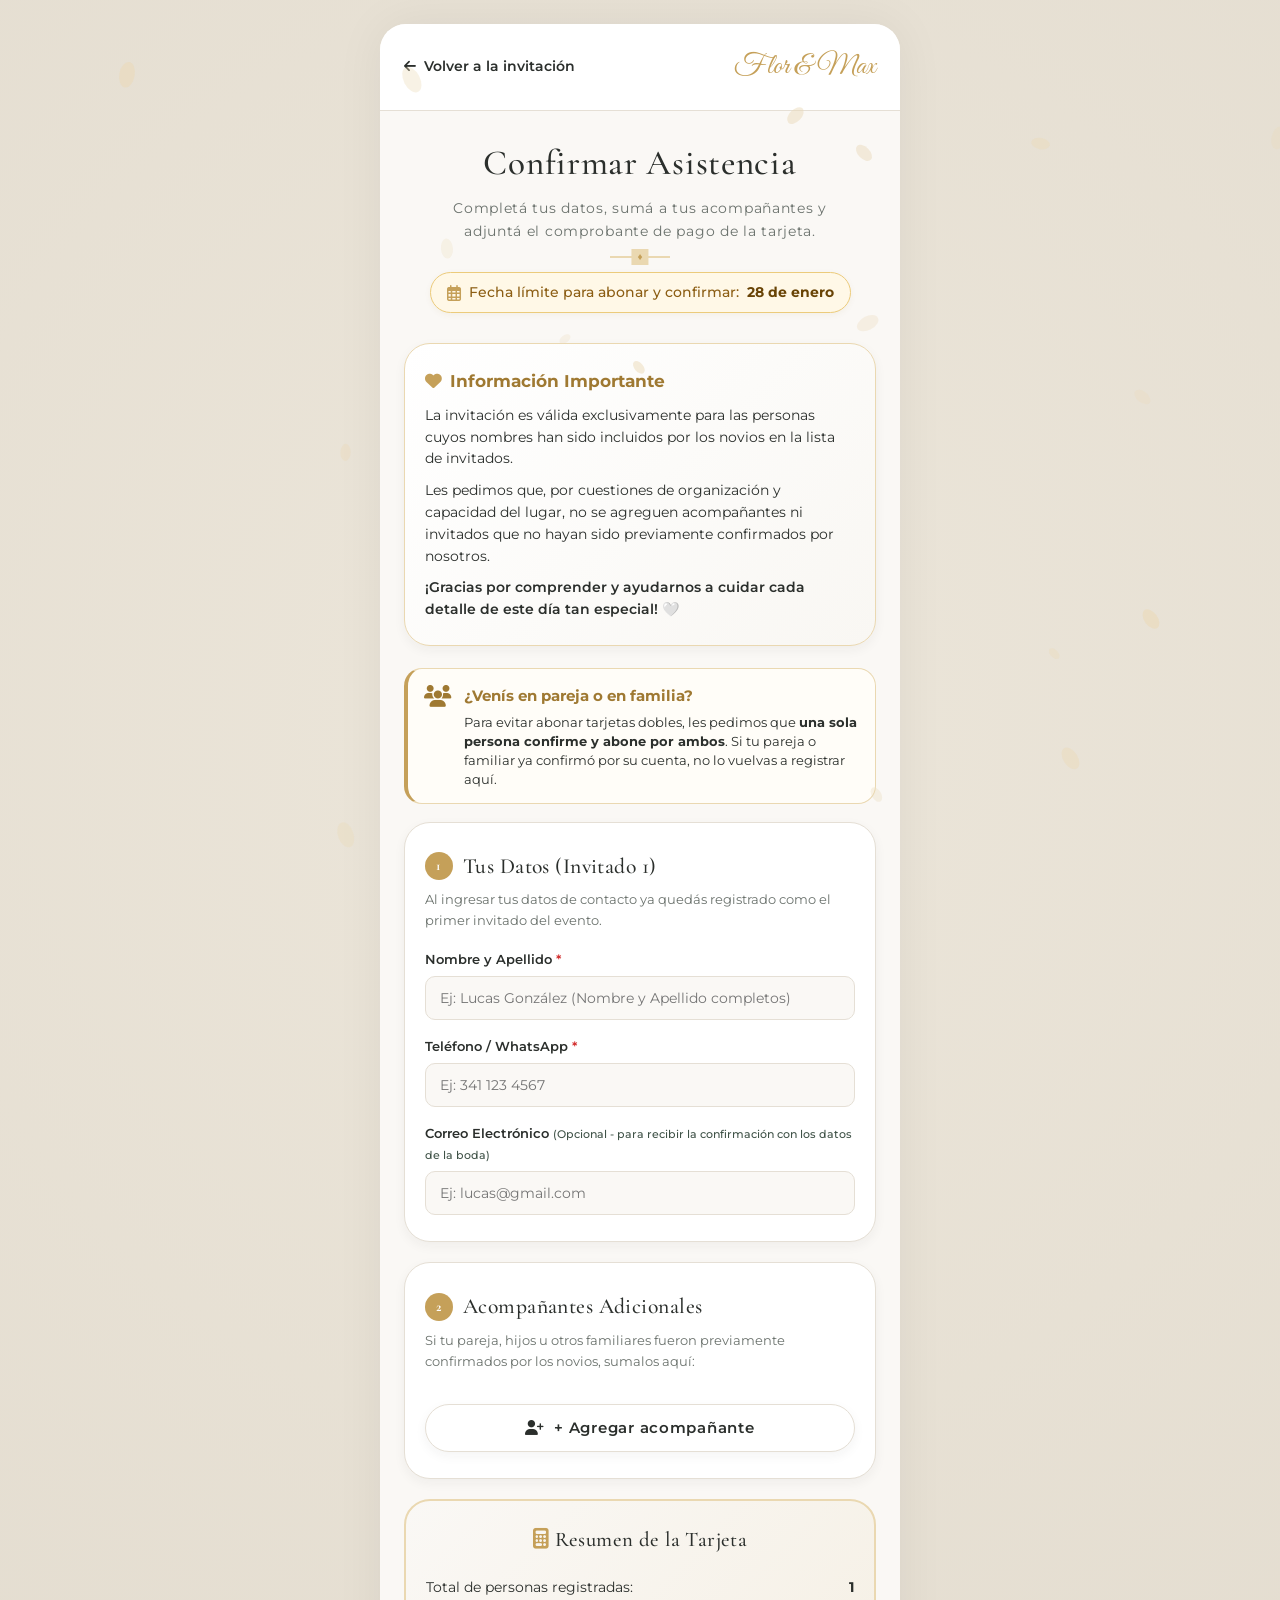
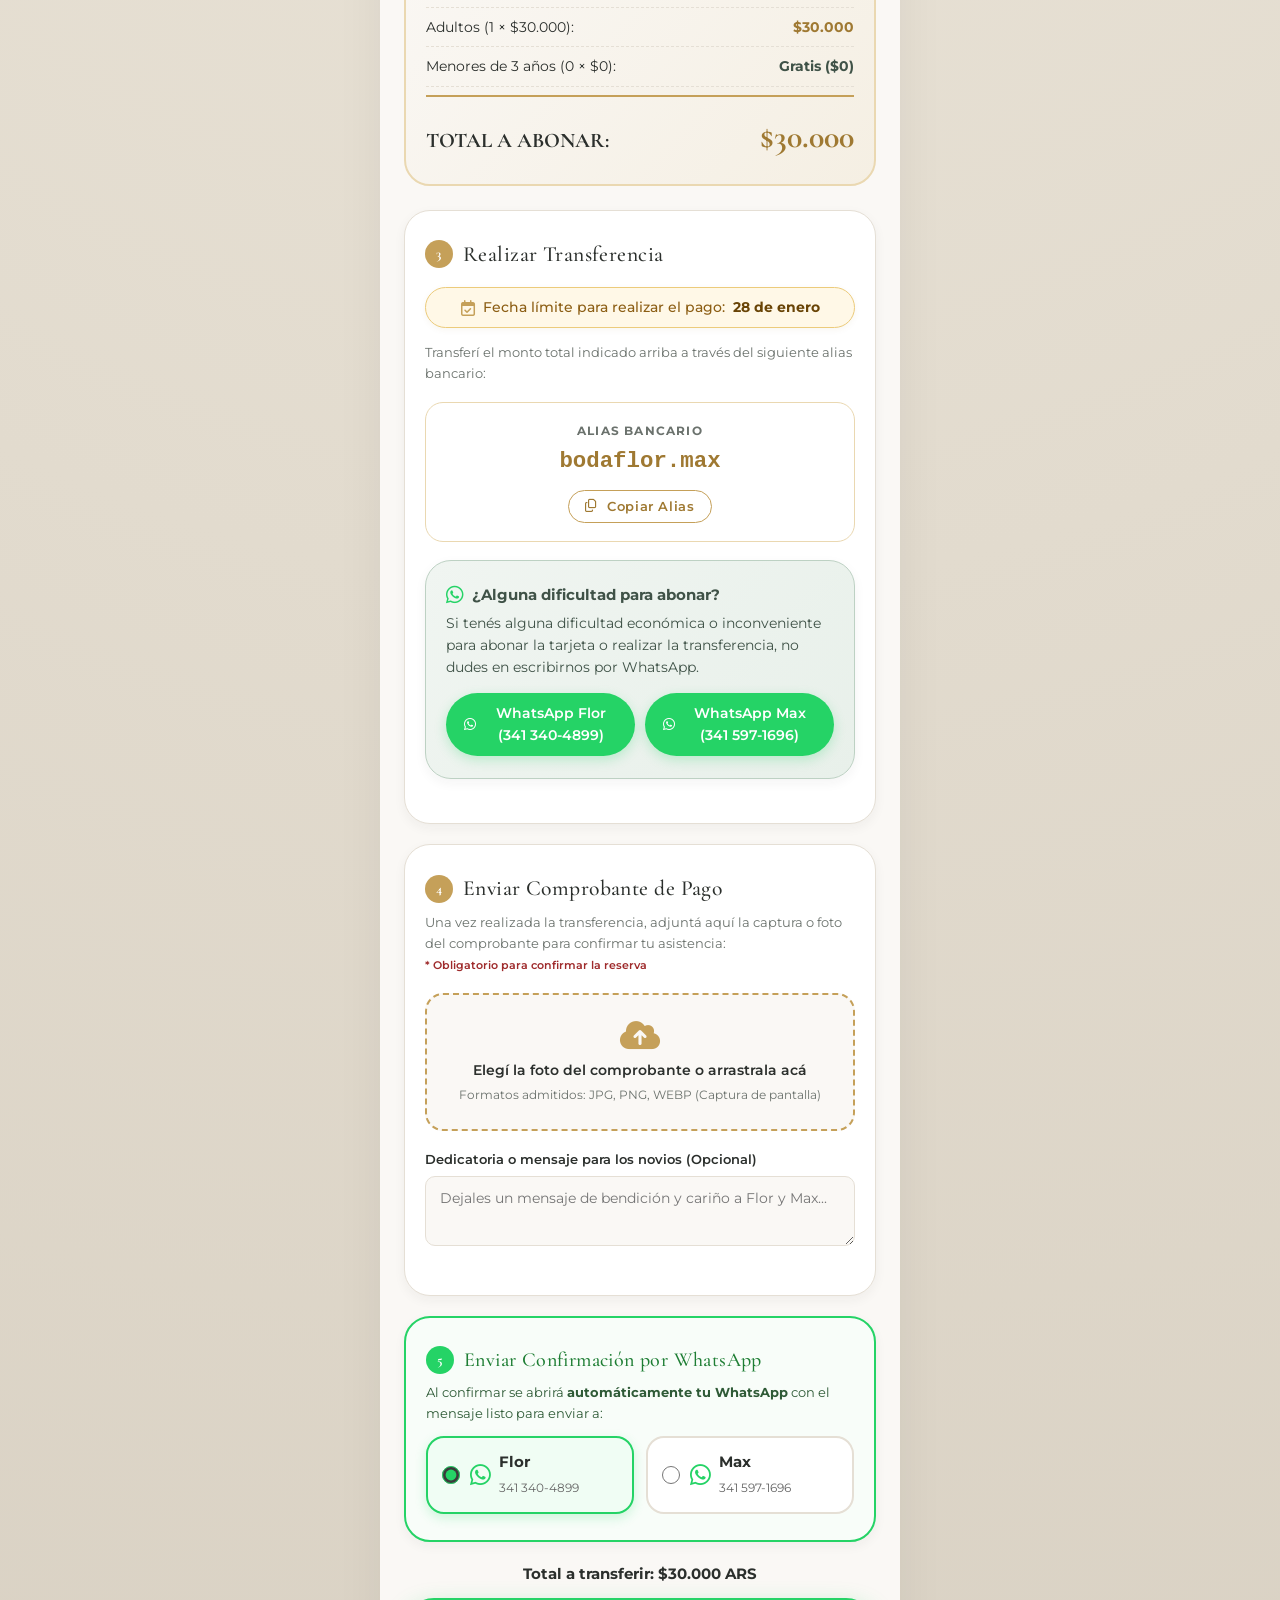
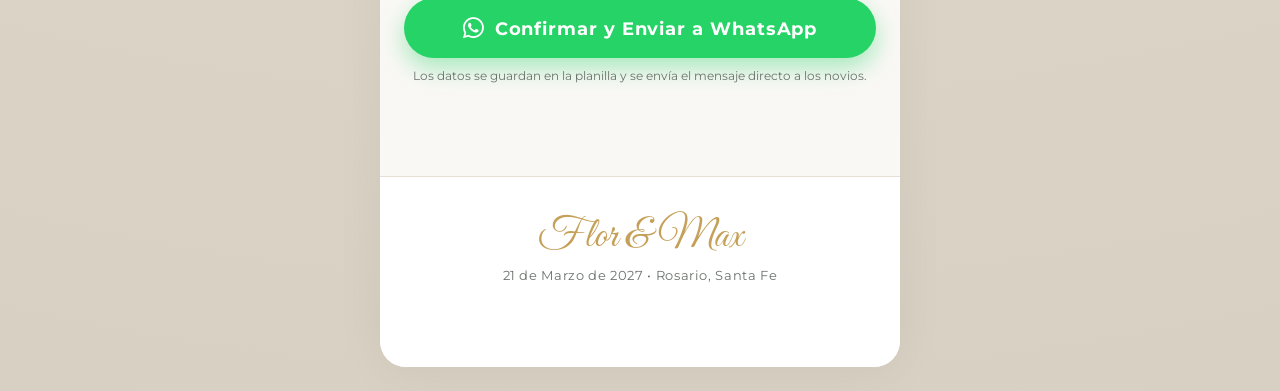
==== confirmar.html @ 4f986e77 "Add files via upload" ====
<!DOCTYPE html>
<html lang="es">
<head>
  <meta charset="UTF-8">
  <meta name="viewport" content="width=device-width, initial-scale=1.0, maximum-scale=1.0, user-scalable=no">
  <title>Confirmación de Asistencia | Boda Flor & Max</title>
  <meta name="description" content="Registro de invitados y confirmación de asistencia para la boda de Flor y Max.">
  <meta name="theme-color" content="#4B5842">

  <!-- Open Graph / WhatsApp Preview -->
  <meta property="og:type" content="website">
  <meta property="og:title" content="Confirmación de Asistencia • Boda Flor & Max">
  <meta property="og:description" content="Confirmá tu lugar y el de tus acompañantes para nuestro casamiento.">
  <meta property="og:image" content="assets/images/monograma-flor-y-max.jpg">

  <!-- Favicon -->
  <link rel="icon" href="data:image/svg+xml,<svg xmlns='http://www.w3.org/2000/svg' viewBox='0 0 100 100'><text y='.9em' font-size='90'>💍</text></svg>">

  <!-- Google Fonts: Cormorant Garamond, Great Vibes, Montserrat -->
  <link rel="preconnect" href="https://fonts.googleapis.com">
  <link rel="preconnect" href="https://fonts.gstatic.com" crossorigin>
  <link href="https://fonts.googleapis.com/css2?family=Cormorant+Garamond:ital,wght@0,400;0,600;0,700;1,400;1,600&family=Great+Vibes&family=Montserrat:wght@300;400;500;600;700&display=swap" rel="stylesheet">

  <!-- Font Awesome Icons -->
  <link rel="stylesheet" href="https://cdnjs.cloudflare.com/ajax/libs/font-awesome/6.5.1/css/all.min.css">

  <!-- Estilos del Sitio -->
  <link rel="stylesheet" href="assets/css/styles.css">
</head>
<body>

  <!-- Canvas animado de pétalos sutiles -->
  <canvas id="petals-canvas"></canvas>

  <div class="site-wrapper">

    <!-- Header con navegación de retorno -->
    <header class="rsvp-header-nav">
      <a href="index.html" class="back-link">
        <i class="fas fa-arrow-left"></i> Volver a la invitación
      </a>
      <span class="script-font" style="font-size: 1.8rem; color: var(--color-gold);">Flor & Max</span>
    </header>

    <!-- Contenedor Principal del Formulario -->
    <main class="section" id="rsvpMainContainer" style="padding-top: 24px;">

      <!-- PANTALLA PRINCIPAL: Formulario de Confirmación -->
      <div id="rsvpFormContainer">
        
        <div class="section-header" style="margin-bottom: 20px;">
          <h1 class="section-title" style="font-size: 2.2rem;">Confirmar Asistencia</h1>
          <p class="section-subtitle">
            Completá tus datos, sumá a tus acompañantes y adjuntá el comprobante de pago de la tarjeta.
          </p>
          <div class="divider-gold"></div>
          <div class="deadline-badge" style="margin-top: 14px;">
            <i class="far fa-calendar-alt"></i> Fecha límite para abonar y confirmar: <strong>28 de enero</strong>
          </div>
        </div>

        <!-- Política de Invitados Solicitada -->
        <div class="policy-card">
          <div class="policy-card-title">
            <i class="fas fa-heart" style="color: var(--color-gold);"></i> Información Importante
          </div>
          <p class="policy-card-text">
            La invitación es válida exclusivamente para las personas cuyos nombres han sido incluidos por los novios en la lista de invitados.
          </p>
          <p class="policy-card-text">
            Les pedimos que, por cuestiones de organización y capacidad del lugar, no se agreguen acompañantes ni invitados que no hayan sido previamente confirmados por nosotros.
          </p>
          <p class="policy-card-text" style="font-weight: 600; margin-bottom: 0;">
            ¡Gracias por comprender y ayudarnos a cuidar cada detalle de este día tan especial! 🤍
          </p>
        </div>

        <!-- Alerta preventivo para no duplicar pagos de parejas/familias -->
        <div class="couple-alert-card">
          <i class="fas fa-users" style="font-size: 22px; color: var(--color-gold-dark); margin-top: 2px;"></i>
          <div>
            <strong style="color: var(--color-gold-dark); font-size: 0.95rem;">¿Venís en pareja o en familia?</strong>
            <p style="margin: 4px 0 0; font-size: 0.82rem; color: var(--color-dark); line-height: 1.45;">
              Para evitar abonar tarjetas dobles, les pedimos que <strong>una sola persona confirme y abone por ambos</strong>. Si tu pareja o familiar ya confirmó por su cuenta, no lo vuelvas a registrar aquí.
            </p>
          </div>
        </div>

        <form id="rsvpForm" novalidate>

          <!-- PASO 1: Datos del Invitado 1 -->
          <div class="rsvp-step-card">
            <h2 class="step-title">
              <span class="step-number">1</span> Tus Datos (Invitado 1)
            </h2>
            <p class="step-desc">
              Al ingresar tus datos de contacto ya quedás registrado como el primer invitado del evento.
            </p>

            <div class="form-group">
              <label class="form-label" for="respName">Nombre y Apellido <span class="required">*</span></label>
              <input type="text" id="respName" class="form-control" placeholder="Ej: Lucas González (Nombre y Apellido completos)" required autocomplete="name">
              <div id="titularCheckStatus" class="duplicate-checking-spinner">
                <i class="fas fa-spinner fa-spin"></i> Verificando lista de confirmados...
              </div>
              <div id="duplicateAlertTitular" class="duplicate-warning-box" style="display: none;"></div>
            </div>

            <div class="form-group">
              <label class="form-label" for="respPhone">Teléfono / WhatsApp <span class="required">*</span></label>
              <input type="tel" id="respPhone" class="form-control" placeholder="Ej: 341 123 4567" required>
            </div>

            <div class="form-group" style="margin-bottom: 0;">
              <label class="form-label" for="respEmail">Correo Electrónico <small style="color: var(--color-sage-dark); font-weight: 500;">(Opcional - para recibir la confirmación con los datos de la boda)</small></label>
              <input type="email" id="respEmail" class="form-control" placeholder="Ej: lucas@gmail.com">
            </div>
          </div>

          <!-- PASO 2: Acompañantes Adicionales -->
          <div class="rsvp-step-card">
            <h2 class="step-title">
              <span class="step-number">2</span> Acompañantes Adicionales
            </h2>
            <p class="step-desc">
              Si tu pareja, hijos u otros familiares fueron previamente confirmados por los novios, sumalos aquí:
            </p>

            <!-- Contenedor dinámico donde se agregan los acompañantes -->
            <div id="companionsListContainer">
              <!-- Se agregan dinámicamente -->
            </div>

            <button type="button" id="btnAddCompanion" class="btn btn-secondary btn-block" style="margin-top: 14px;">
              <i class="fas fa-user-plus"></i> + Agregar acompañante
            </button>
          </div>

          <!-- PASO 3: Resumen y Cálculo Automático en Tiempo Real -->
          <div class="calculation-summary-card">
            <h3 style="font-size: 1.3rem; margin-bottom: 12px; color: var(--color-dark); text-align: center;">
              <i class="fas fa-calculator" style="color: var(--color-gold);"></i> Resumen de la Tarjeta
            </h3>

            <div class="calculation-row">
              <span>Total de personas registradas:</span>
              <strong id="calcTotalGuests">1</strong>
            </div>

            <div class="calculation-row">
              <span>Adultos (<span id="calcAdultsCount">1</span> × $30.000):</span>
              <strong id="calcAdultsPrice" style="color: var(--color-gold-dark);">$30.000</strong>
            </div>

            <div class="calculation-row">
              <span>Menores de 3 años (<span id="calcChildrenCount">0</span> × $0):</span>
              <strong style="color: var(--color-sage-dark);">Gratis ($0)</strong>
            </div>

            <div class="calculation-total-row">
              <div class="calculation-total-label">TOTAL A ABONAR:</div>
              <div class="calculation-total-value" id="calcTotalAmount">$30.000</div>
            </div>
          </div>

          <!-- PASO 4: Datos de Pago y Alias -->
          <div class="rsvp-step-card">
            <h2 class="step-title">
              <span class="step-number">3</span> Realizar Transferencia
            </h2>
            <div class="deadline-badge" style="width: 100%; box-sizing: border-box; justify-content: center; margin-bottom: 14px;">
              <i class="far fa-calendar-check"></i> Fecha límite para realizar el pago: <strong>28 de enero</strong>
            </div>
            <p class="step-desc">
              Transferí el monto total indicado arriba a través del siguiente alias bancario:
            </p>

            <div class="bank-transfer-box">
              <div style="font-size: 0.75rem; text-transform: uppercase; letter-spacing: 0.1em; color: var(--color-text-muted); font-weight: 700; margin-bottom: 4px;">
                Alias Bancario
              </div>
              <div style="font-family: 'Courier New', monospace; font-size: 1.4rem; font-weight: 700; color: var(--color-gold-dark); margin-bottom: 10px;">
                bodaflor.max
              </div>

              <div style="display: flex; gap: 8px; justify-content: center; flex-wrap: wrap;">
                <button type="button" class="btn btn-outline-gold btn-sm" onclick="copyAlias('bodaflor.max')">
                  <i class="far fa-copy"></i> Copiar Alias
                </button>
              </div>
            </div>

            <!-- Ayuda en caso de dificultades económicas / WhatsApp de Flor y Max -->
            <div class="financial-aid-card">
              <div style="font-weight: 700; color: var(--color-sage-dark); font-size: 0.95rem; margin-bottom: 6px; display: flex; align-items: center; gap: 8px;">
                <i class="fab fa-whatsapp" style="font-size: 20px; color: #25D366;"></i> ¿Alguna dificultad para abonar?
              </div>
              <p style="margin-bottom: 14px;">
                Si tenés alguna dificultad económica o inconveniente para abonar la tarjeta o realizar la transferencia, no dudes en escribirnos por WhatsApp.
              </p>
              <div class="whatsapp-buttons-group">
                <a href="https://wa.me/5493413404899?text=%C2%A1Hola%20Flor!%20Te%20escribo%20por%20la%20confirmaci%C3%B3n%20de%20asistencia%20y%20el%20pago%20de%20la%20tarjeta%20para%20su%20boda." target="_blank" class="btn-whatsapp-person">
                  <i class="fab fa-whatsapp"></i> WhatsApp Flor (341 340-4899)
                </a>
                <a href="https://wa.me/5493415971696?text=%C2%A1Hola%20Max!%20Te%20escribo%20por%20la%20confirmaci%C3%B3n%20de%20asistencia%20y%20el%20pago%20de%20la%20tarjeta%20para%20su%20boda." target="_blank" class="btn-whatsapp-person">
                  <i class="fab fa-whatsapp"></i> WhatsApp Max (341 597-1696)
                </a>
              </div>
            </div>
          </div>

          <!-- PASO 5: Adjuntar Comprobante de Pago -->
          <div class="rsvp-step-card">
            <h2 class="step-title">
              <span class="step-number">4</span> Enviar Comprobante de Pago
            </h2>
            <p class="step-desc">
              Una vez realizada la transferencia, adjuntá aquí la captura o foto del comprobante para confirmar tu asistencia:
              <br><small id="receiptRequiredNotice" style="color: #9E2A2B; font-weight: 600;">* Obligatorio para confirmar la reserva</small>
            </p>

            <div class="upload-dropzone" id="uploadDropzone">
              <input type="file" id="receiptFileInput" accept="image/jpeg,image/png,image/webp">
              
              <div id="uploadPromptContainer">
                <i class="fas fa-cloud-upload-alt upload-icon"></i>
                <div class="upload-prompt">Elegí la foto del comprobante o arrastrala acá</div>
                <div class="upload-subprompt">Formatos admitidos: JPG, PNG, WEBP (Captura de pantalla)</div>
              </div>

              <!-- Vista previa de la imagen cargada -->
              <div class="receipt-preview-container" id="receiptPreviewContainer">
                <img id="receiptPreviewImg" class="receipt-preview-img" src="" alt="Comprobante">
                <button type="button" class="btn-remove-receipt" onclick="removeReceipt()" title="Eliminar foto">
                  <i class="fas fa-times"></i>
                </button>
                <div id="receiptFileName" style="font-size: 0.75rem; color: #FFF; background: rgba(0,0,0,0.7); padding: 4px 8px; text-align: left;"></div>
              </div>
            </div>

            <!-- Deseo o nota para los novios -->
            <div class="form-group" style="margin-top: 18px;">
              <label class="form-label" for="wishesNotes">Dedicatoria o mensaje para los novios (Opcional)</label>
              <textarea id="wishesNotes" class="form-control" placeholder="Dejales un mensaje de bendición y cariño a Flor y Max..."></textarea>
            </div>
          </div>

          <!-- PASO 5: Selección Obligatoria de Destinatario de WhatsApp -->
          <div class="rsvp-step-card" style="border: 2px solid #25D366; background: #F8FDF9;">
            <h2 class="step-title" style="color: #1E7E34; font-size: 1.25rem;">
              <span class="step-number" style="background: #25D366;">5</span> Enviar Confirmación por WhatsApp
            </h2>
            <p class="step-desc" style="margin-bottom: 12px; color: #2E5A36;">
              Al confirmar se abrirá <strong>automáticamente tu WhatsApp</strong> con el mensaje listo para enviar a:
            </p>

            <div class="recipient-selection-group">
              <label class="recipient-radio-card active" id="labelRecipientFlor">
                <input type="radio" name="whatsappRecipient" value="flor" checked onchange="updateRecipientStyle()">
                <div class="recipient-info">
                  <i class="fab fa-whatsapp" style="color: #25D366; font-size: 24px;"></i>
                  <div>
                    <strong style="display: block; font-size: 0.95rem;">Flor</strong>
                    <span style="font-size: 0.75rem; color: #666;">341 340-4899</span>
                  </div>
                </div>
              </label>

              <label class="recipient-radio-card" id="labelRecipientMax">
                <input type="radio" name="whatsappRecipient" value="max" onchange="updateRecipientStyle()">
                <div class="recipient-info">
                  <i class="fab fa-whatsapp" style="color: #25D366; font-size: 24px;"></i>
                  <div>
                    <strong style="display: block; font-size: 0.95rem;">Max</strong>
                    <span style="font-size: 0.75rem; color: #666;">341 597-1696</span>
                  </div>
                </div>
              </label>
            </div>
          </div>

          <!-- BOTÓN FINAL DE CONFIRMACIÓN -->
          <div style="margin-bottom: 40px;">
            <div id="finalPricePrompt" style="text-align: center; font-size: 0.95rem; font-weight: 700; color: var(--color-dark); margin-bottom: 12px;">
              Total a transferir: $30.000 ARS
            </div>
            
            <button type="submit" id="btnSubmitRsvp" class="btn btn-block" style="background: #25D366; color: #FFF; padding: 18px 24px; font-size: 1.15rem; font-weight: 700; box-shadow: 0 10px 25px rgba(37, 211, 102, 0.4); border: none;">
              <i class="fab fa-whatsapp" style="font-size: 24px;"></i> Confirmar y Enviar a WhatsApp
            </button>
            <p style="text-align: center; font-size: 0.75rem; color: var(--color-text-muted); margin-top: 8px;">
              Los datos se guardan en la planilla y se envía el mensaje directo a los novios.
            </p>
          </div>

        </form>

      </div>

      <!-- PANTALLA DE ÉXITO (Se muestra automáticamente al finalizar) -->
      <div id="rsvpSuccessContainer" class="success-screen">
        <div class="success-check-icon">
          <i class="fas fa-heart"></i>
        </div>

        <h2 style="font-size: 2.2rem; color: var(--color-dark); margin-bottom: 8px;">
          ¡Asistencia Registrada!
        </h2>
        
        <!-- Notificación de Redireccionamiento / Envío por WhatsApp -->
        <div class="whatsapp-auto-notice">
          <i class="fab fa-whatsapp" style="font-size: 32px; color: #25D366; margin-bottom: 6px;"></i>
          <strong>Abriendo WhatsApp automáticamente...</strong>
          <span style="font-size: 0.85rem; display: block; margin-top: 4px;">
            Si la aplicación no se abrió sola, tocá el botón verde abajo para enviar tu mensaje de confirmación:
          </span>
        </div>

        <!-- Botón Gigante Principal de WhatsApp -->
        <a id="btnWhatsAppDirectAction" href="#" target="_blank" class="btn btn-block" style="background: #25D366; color: #FFF; padding: 18px 20px; font-size: 1.15rem; font-weight: 700; box-shadow: 0 8px 25px rgba(37, 211, 102, 0.4); margin-bottom: 24px; text-decoration: none;">
          <i class="fab fa-whatsapp" style="font-size: 24px;"></i> Enviar Mensaje a <span id="recipientNameDisplay">los Novios</span>
        </a>

        <!-- Tarjeta Resumen de Confirmación -->
        <div style="background: #FFF; border: 1px solid var(--color-gold-light); border-radius: var(--radius-lg); padding: 24px 20px; text-align: left; margin-bottom: 24px; box-shadow: var(--shadow-sm);">
          <div style="display: flex; justify-content: space-between; align-items: center; border-bottom: 1px solid var(--color-border); padding-bottom: 10px; margin-bottom: 12px;">
            <span style="font-size: 0.85rem; font-weight: 700; color: var(--color-gold-dark);">RESUMEN DE REGISTRO</span>
            <span style="font-size: 0.75rem; background: var(--color-sage-light); color: var(--color-sage-dark); padding: 4px 10px; border-radius: var(--radius-full); font-weight: 600;">Confirmado</span>
          </div>

          <p style="font-size: 0.85rem; color: var(--color-text-muted); margin-bottom: 8px;">Invitados confirmados:</p>
          <ul id="successGuestsList" style="list-style: none; padding-left: 0; font-size: 0.9rem; margin-bottom: 14px;">
            <!-- Inyectado por JS -->
          </ul>

          <div style="border-top: 1px dashed var(--color-border); padding-top: 10px; display: flex; justify-content: space-between; align-items: baseline;">
            <span style="font-size: 0.9rem; font-weight: 600;">Total Tarjeta:</span>
            <span id="successTotalAmount" style="font-size: 1.3rem; font-weight: 700; color: var(--color-gold-dark);">$30.000</span>
          </div>
        </div>

        <!-- Botones de Respaldo por WhatsApp (Flor o Max) -->
        <p style="font-size: 0.85rem; color: var(--color-text-muted); margin-bottom: 10px;">
          Podés enviar una copia de confirmación directamente a los novios:
        </p>
        <div class="whatsapp-buttons-group" style="margin-bottom: 16px;">
          <a id="btnWhatsAppSuccessFlor" href="#" target="_blank" class="btn-whatsapp-person">
            <i class="fab fa-whatsapp"></i> Avisar a Flor
          </a>
          <a id="btnWhatsAppSuccessMax" href="#" target="_blank" class="btn-whatsapp-person">
            <i class="fab fa-whatsapp"></i> Avisar a Max
          </a>
        </div>

        <a href="index.html" class="btn btn-secondary btn-block">
          <i class="fas fa-home"></i> Volver a la portada de la invitación
        </a>
      </div>

    </main>

    <!-- Footer -->
    <footer class="site-footer">
      <div class="footer-names">Flor & Max</div>
      <p class="footer-text">21 de Marzo de 2027 &bull; Rosario, Santa Fe</p>
    </footer>

  </div>

  <!-- Notificación Toast -->
  <div id="toastNotice" class="toast-notice"></div>

  <!-- Scripts -->
  <script src="assets/js/config.js"></script>
  <script src="assets/js/rsvp.js"></script>
  <script src="assets/js/main.js"></script>
</body>
</html>
---- assets/css/styles.css ----
/* ============================================================
   ESTILOS - BODA FLOR & MAX (Inspirado en Yendo Invitaciones)
   Paleta: Oro Clásico, Salvia/Eucalipto, Crema Perlado y Blanco
   ============================================================ */

:root {
  --color-gold: #C5A059;
  --color-gold-dark: #9F7932;
  --color-gold-light: #EAD8B1;
  --color-gold-soft: #F9F5EE;
  
  --color-sage: #5A7163;
  --color-sage-dark: #3F5247;
  --color-sage-light: #EAF0EC;
  
  --color-cream: #FAF8F5;
  --color-cream-dark: #F0ECE4;
  --color-white: #FFFFFF;
  
  --color-dark: #2B2F2C;
  --color-text-muted: #6B726D;
  --color-border: #E5DFD5;
  
  --font-script: 'Great Vibes', cursive;
  --font-serif: 'Cormorant Garamond', serif;
  --font-sans: 'Montserrat', sans-serif;
  
  --shadow-sm: 0 4px 12px rgba(43, 47, 44, 0.05);
  --shadow-md: 0 10px 25px rgba(43, 47, 44, 0.08);
  --shadow-lg: 0 18px 40px rgba(43, 47, 44, 0.12);
  --shadow-gold: 0 8px 25px rgba(197, 160, 89, 0.28);
  
  --radius-sm: 10px;
  --radius-md: 18px;
  --radius-lg: 26px;
  --radius-full: 9999px;
  
  --transition: all 0.3s cubic-bezier(0.25, 0.8, 0.25, 1);
}

/* Reset y base */
*, *::before, *::after {
  box-sizing: border-box;
  margin: 0;
  padding: 0;
}

html {
  scroll-behavior: smooth;
  font-size: 16px;
}

body {
  font-family: var(--font-sans);
  background-color: var(--color-cream);
  color: var(--color-dark);
  line-height: 1.6;
  overflow-x: hidden;
  position: relative;
}

/* Tipografía de títulos */
h1, h2, h3, h4 {
  font-family: var(--font-serif);
  font-weight: 500;
  letter-spacing: 0.02em;
  color: var(--color-dark);
}

.script-font {
  font-family: var(--font-script);
  font-weight: 400;
  letter-spacing: normal;
}

/* Contenedor centralizado para celulares y desktop */
.site-wrapper {
  max-width: 520px;
  margin: 0 auto;
  background-color: var(--color-cream);
  min-height: 100vh;
  box-shadow: 0 0 50px rgba(0, 0, 0, 0.06);
  position: relative;
  overflow: hidden;
}

@media (min-width: 768px) {
  body {
    background: radial-gradient(circle at 50% 20%, #ECE6DA 0%, #D8D0C2 100%);
    padding: 24px 0;
  }
  .site-wrapper {
    border-radius: var(--radius-lg);
  }
}

/* Canvas de pétalas animadas */
#petals-canvas {
  position: fixed;
  top: 0;
  left: 0;
  width: 100vw;
  height: 100vh;
  pointer-events: none;
  z-index: 100;
}

/* Reproductor de audio flotante */
.audio-player-widget {
  position: fixed;
  top: 20px;
  right: 20px;
  z-index: 999;
  display: flex;
  align-items: center;
  background: rgba(255, 255, 255, 0.9);
  backdrop-filter: blur(8px);
  -webkit-backdrop-filter: blur(8px);
  padding: 8px 14px 8px 10px;
  border-radius: var(--radius-full);
  border: 1px solid var(--color-gold-light);
  box-shadow: var(--shadow-md);
  cursor: pointer;
  transition: var(--transition);
}

.audio-player-widget:hover {
  transform: scale(1.05);
  box-shadow: var(--shadow-gold);
}

.audio-btn {
  width: 32px;
  height: 32px;
  border-radius: 50%;
  background: var(--color-gold);
  color: #fff;
  border: none;
  display: flex;
  align-items: center;
  justify-content: center;
  font-size: 13px;
  cursor: pointer;
  margin-right: 8px;
  box-shadow: 0 2px 8px rgba(197, 160, 89, 0.4);
}

.audio-label {
  font-size: 0.75rem;
  font-weight: 600;
  color: var(--color-dark);
  letter-spacing: 0.05em;
  text-transform: uppercase;
}

.audio-waves {
  display: flex;
  align-items: center;
  gap: 3px;
  margin-left: 8px;
  height: 14px;
}

.audio-wave {
  width: 2px;
  height: 6px;
  background: var(--color-gold);
  border-radius: 2px;
  transition: height 0.2s ease;
}

.playing .audio-wave:nth-child(1) { animation: wave 0.8s infinite ease-in-out; }
.playing .audio-wave:nth-child(2) { animation: wave 0.8s infinite ease-in-out 0.2s; }
.playing .audio-wave:nth-child(3) { animation: wave 0.8s infinite ease-in-out 0.4s; }

@keyframes wave {
  0%, 100% { height: 4px; }
  50% { height: 14px; }
}

/* ============================================================
   SECCIONES Y COMPONENTES
   ============================================================ */

/* Hero Section */
.hero-section {
  position: relative;
  min-height: 90vh;
  display: flex;
  flex-direction: column;
  justify-content: space-between;
  align-items: center;
  text-align: center;
  padding: 50px 24px 40px;
  background: linear-gradient(180deg, #FFFFFF 0%, #FAF8F5 100%);
  border-bottom: 1px solid var(--color-border);
}

.hero-ornament-top {
  width: 90px;
  opacity: 0.8;
  margin-bottom: 10px;
}

.hero-monogram-img {
  width: 250px;
  height: 250px;
  border-radius: 50%;
  object-fit: cover;
  margin: 10px auto 20px;
  box-shadow: 0 12px 35px rgba(90, 113, 99, 0.22), 0 0 0 5px #FFFFFF, 0 0 0 7px var(--color-gold-light);
  display: block;
  transition: transform 0.4s ease;
  background: #FAF7EE;
}

@media (min-width: 480px) {
  .hero-monogram-img {
    width: 280px;
    height: 280px;
  }
}

.hero-monogram-img:hover {
  transform: scale(1.03);
}

.monogram {
  display: none;
}

.hero-subtitle {
  font-size: 0.85rem;
  letter-spacing: 0.3em;
  text-transform: uppercase;
  color: var(--color-sage);
  font-weight: 600;
  margin-bottom: 8px;
}

.hero-title {
  font-size: 3.4rem;
  line-height: 1.05;
  color: var(--color-dark);
  margin-bottom: 12px;
}

.hero-title span {
  display: block;
  font-family: var(--font-script);
  font-size: 3.8rem;
  color: var(--color-gold);
  line-height: 0.9;
  margin: 6px 0;
}

.hero-date-pill {
  display: inline-flex;
  align-items: center;
  gap: 8px;
  background: var(--color-gold-soft);
  border: 1px solid var(--color-gold-light);
  color: var(--color-gold-dark);
  padding: 8px 18px;
  border-radius: var(--radius-full);
  font-size: 0.88rem;
  font-weight: 600;
  letter-spacing: 0.05em;
  margin: 12px 0 20px;
}

/* Foto principal de los novios o portada estética */
.hero-image-frame {
  width: 100%;
  max-width: 320px;
  aspect-ratio: 4 / 5;
  border-radius: 160px 160px 20px 20px;
  overflow: hidden;
  margin: 0 auto 24px;
  position: relative;
  border: 6px solid #FFF;
  box-shadow: var(--shadow-md);
  background: #E8E2D7;
}

.hero-image-frame img {
  width: 100%;
  height: 100%;
  object-fit: cover;
  transition: transform 0.8s ease;
}

.hero-image-frame:hover img {
  transform: scale(1.04);
}

/* Contador Regresivo */
.countdown-container {
  width: 100%;
  max-width: 380px;
  margin: 10px auto 25px;
}

.countdown-label {
  font-size: 0.8rem;
  letter-spacing: 0.2em;
  text-transform: uppercase;
  color: var(--color-text-muted);
  font-weight: 600;
  margin-bottom: 14px;
}

.countdown-boxes {
  display: grid;
  grid-template-columns: repeat(4, 1fr);
  gap: 10px;
}

.countdown-box {
  background: #FFF;
  border: 1px solid var(--color-border);
  padding: 12px 6px;
  border-radius: var(--radius-md);
  box-shadow: var(--shadow-sm);
  text-align: center;
  transition: var(--transition);
}

.countdown-box:hover {
  transform: translateY(-2px);
  border-color: var(--color-gold-light);
  box-shadow: var(--shadow-md);
}

.countdown-number {
  font-family: var(--font-serif);
  font-size: 1.8rem;
  font-weight: 600;
  color: var(--color-gold-dark);
  line-height: 1;
  display: block;
  margin-bottom: 4px;
}

.countdown-text {
  font-size: 0.65rem;
  text-transform: uppercase;
  letter-spacing: 0.08em;
  color: var(--color-text-muted);
  font-weight: 600;
}

/* Botones Principales */
.btn {
  display: inline-flex;
  align-items: center;
  justify-content: center;
  gap: 10px;
  padding: 14px 28px;
  border-radius: var(--radius-full);
  font-family: var(--font-sans);
  font-size: 0.92rem;
  font-weight: 600;
  letter-spacing: 0.05em;
  text-decoration: none;
  cursor: pointer;
  border: none;
  transition: var(--transition);
  text-align: center;
}

.btn-primary {
  background: linear-gradient(135deg, var(--color-gold) 0%, var(--color-gold-dark) 100%);
  color: #FFF;
  box-shadow: var(--shadow-gold);
}

.btn-primary:hover {
  background: linear-gradient(135deg, #CEAA63 0%, #8E6B27 100%);
  transform: translateY(-2px);
  box-shadow: 0 12px 30px rgba(197, 160, 89, 0.4);
}

.btn-secondary {
  background: #FFF;
  color: var(--color-dark);
  border: 1px solid var(--color-border);
  box-shadow: var(--shadow-sm);
}

.btn-secondary:hover {
  background: var(--color-gold-soft);
  border-color: var(--color-gold-light);
  color: var(--color-gold-dark);
}

.btn-sage {
  background: var(--color-sage);
  color: #FFF;
  box-shadow: 0 6px 20px rgba(90, 113, 99, 0.3);
}

.btn-sage:hover {
  background: var(--color-sage-dark);
  color: #FFF;
  transform: translateY(-2px);
}

.btn-block {
  width: 100%;
}

.btn-outline-gold {
  background: transparent;
  color: var(--color-gold-dark);
  border: 1.5px solid var(--color-gold);
}

.btn-outline-gold:hover {
  background: var(--color-gold);
  color: #FFF;
}

.btn-sm {
  padding: 8px 16px;
  font-size: 0.8rem;
}

/* ============================================================
   SECCIONES INTERNAS
   ============================================================ */

.section {
  padding: 50px 24px;
  position: relative;
}

.section-alt {
  background-color: #FFFFFF;
}

.section-header {
  text-align: center;
  margin-bottom: 32px;
}

.section-icon {
  width: 48px;
  height: 48px;
  margin: 0 auto 12px;
  border-radius: 50%;
  background: var(--color-gold-soft);
  color: var(--color-gold-dark);
  display: flex;
  align-items: center;
  justify-content: center;
  font-size: 20px;
  border: 1px solid var(--color-gold-light);
}

.section-title {
  font-size: 2.2rem;
  color: var(--color-dark);
  margin-bottom: 6px;
}

.section-subtitle {
  font-size: 0.88rem;
  color: var(--color-text-muted);
  letter-spacing: 0.05em;
  max-width: 380px;
  margin: 0 auto;
}

.divider-gold {
  width: 60px;
  height: 2px;
  background: var(--color-gold-light);
  margin: 14px auto 0;
  position: relative;
}

.divider-gold::before {
  content: '♦';
  position: absolute;
  top: 50%;
  left: 50%;
  transform: translate(-50%, -50%);
  background: inherit;
  color: var(--color-gold);
  font-size: 10px;
  padding: 0 6px;
}

/* Versículo Bíblico */
.verse-box {
  background: linear-gradient(135deg, #FFFFFF 0%, #F9F7F3 100%);
  border: 1px solid var(--color-gold-light);
  border-radius: var(--radius-lg);
  padding: 36px 26px;
  text-align: center;
  position: relative;
  box-shadow: var(--shadow-sm);
  margin: 0 auto;
}

.verse-box::before {
  content: '“';
  font-family: var(--font-serif);
  font-size: 4rem;
  color: var(--color-gold-light);
  position: absolute;
  top: 6px;
  left: 20px;
  line-height: 1;
}

.verse-text {
  font-family: var(--font-serif);
  font-size: 1.35rem;
  font-style: italic;
  line-height: 1.5;
  color: var(--color-dark);
  margin-bottom: 14px;
}

.verse-passage {
  font-size: 0.85rem;
  font-weight: 700;
  letter-spacing: 0.15em;
  text-transform: uppercase;
  color: var(--color-gold-dark);
}

/* Dónde y Cuándo Card */
.event-card {
  background: #FFF;
  border-radius: var(--radius-lg);
  border: 1px solid var(--color-border);
  box-shadow: var(--shadow-sm);
  overflow: hidden;
  margin-bottom: 24px;
}

.event-card-header {
  background: var(--color-sage);
  color: #FFF;
  padding: 24px 20px;
  text-align: center;
}

.event-card-header h3 {
  color: #FFF;
  font-size: 1.8rem;
  margin-bottom: 4px;
}

.event-card-body {
  padding: 24px 20px;
  text-align: center;
}

.event-detail-item {
  display: flex;
  align-items: center;
  justify-content: center;
  gap: 12px;
  margin-bottom: 16px;
  font-size: 0.95rem;
  color: var(--color-dark);
}

.event-detail-item i {
  color: var(--color-gold);
  font-size: 18px;
}

.venue-badge {
  display: inline-block;
  background: var(--color-gold-soft);
  color: var(--color-gold-dark);
  padding: 6px 16px;
  border-radius: var(--radius-full);
  font-weight: 600;
  font-size: 0.85rem;
  margin-bottom: 8px;
  border: 1px solid var(--color-gold-light);
}

.map-wrapper {
  margin: 16px 0;
  border-radius: var(--radius-md);
  overflow: hidden;
  border: 1px solid var(--color-border);
  height: 200px;
}

.map-wrapper iframe {
  width: 100%;
  height: 100%;
  border: 0;
}

/* Dress Code Card */
.dress-code-card {
  background: linear-gradient(135deg, #FFFFFF 0%, #FAF8F5 100%);
  border: 1px solid var(--color-border);
  border-radius: var(--radius-lg);
  padding: 30px 20px;
  text-align: center;
  box-shadow: var(--shadow-sm);
}

.dress-code-badge {
  display: inline-block;
  background: var(--color-dark);
  color: #FFF;
  font-family: var(--font-serif);
  font-size: 1.4rem;
  letter-spacing: 0.05em;
  padding: 8px 24px;
  border-radius: var(--radius-full);
  margin-bottom: 16px;
}

.dress-code-tips {
  display: grid;
  grid-template-columns: 1fr 1fr;
  gap: 14px;
  margin: 20px 0;
  text-align: left;
}

.dress-tip-col {
  background: #FFF;
  border: 1px solid var(--color-border);
  padding: 14px 12px;
  border-radius: var(--radius-md);
}

.dress-tip-title {
  font-size: 0.85rem;
  font-weight: 700;
  color: var(--color-gold-dark);
  margin-bottom: 6px;
  display: flex;
  align-items: center;
  gap: 6px;
}

.dress-tip-desc {
  font-size: 0.78rem;
  color: var(--color-text-muted);
  line-height: 1.4;
}

.dress-warning {
  font-size: 0.8rem;
  color: #9E2A2B;
  background: #FDF0ED;
  padding: 10px 14px;
  border-radius: var(--radius-sm);
  display: inline-flex;
  align-items: center;
  gap: 8px;
  font-weight: 500;
  margin-top: 10px;
}

/* Merienda Campestre Card */
.merienda-campestre-card {
  background: linear-gradient(135deg, #FFFFFF 0%, #F9F7F3 100%);
  border: 1.5px solid var(--color-gold-light);
  border-radius: var(--radius-lg);
  padding: 36px 24px;
  text-align: center;
  box-shadow: var(--shadow-sm);
  position: relative;
}

.merienda-icon {
  font-size: 42px;
  margin-bottom: 12px;
  display: inline-block;
  filter: drop-shadow(0 4px 8px rgba(0,0,0,0.1));
}

.merienda-text {
  font-size: 1.05rem;
  line-height: 1.65;
  color: var(--color-dark);
  margin-bottom: 18px;
}

.highlight-mate {
  background: #F4EFE6;
  border-left: 3px solid var(--color-gold);
  border-radius: 0 var(--radius-sm) var(--radius-sm) 0;
  padding: 14px 16px;
  font-style: italic;
  font-weight: 500;
  color: #3F5247;
}

/* Tarjeta y Regalo */
.ticket-info-card {
  background: linear-gradient(135deg, #FFFFFF 0%, #F9F7F3 100%);
  border: 1px solid var(--color-gold-light);
  border-radius: var(--radius-lg);
  padding: 30px 22px;
  text-align: center;
  box-shadow: var(--shadow-sm);
  position: relative;
}

.ticket-price-box {
  background: var(--color-gold-soft);
  border: 1.5px dashed var(--color-gold);
  border-radius: var(--radius-md);
  padding: 16px;
  margin: 20px 0;
}

.ticket-amount {
  font-family: var(--font-serif);
  font-size: 2.4rem;
  font-weight: 700;
  color: var(--color-gold-dark);
  line-height: 1;
}

.ticket-currency {
  font-size: 0.85rem;
  color: var(--color-text-muted);
  font-weight: 600;
  margin-top: 4px;
}

.ticket-rule-badge {
  background: var(--color-sage-light);
  color: var(--color-sage-dark);
  padding: 6px 14px;
  border-radius: var(--radius-full);
  font-size: 0.8rem;
  font-weight: 600;
  display: inline-block;
  margin-top: 8px;
}

/* Insignia de Fecha Límite de Pago */
.deadline-badge {
  display: inline-flex;
  align-items: center;
  justify-content: center;
  gap: 8px;
  background: #FFF8E7;
  color: #8C5E14;
  border: 1px solid #ECCB7B;
  padding: 8px 16px;
  border-radius: var(--radius-full);
  font-size: 0.88rem;
  font-weight: 500;
  margin: 10px 0;
  box-shadow: 0 2px 6px rgba(140, 94, 20, 0.06);
}

.deadline-badge strong {
  color: #694406;
  font-weight: 700;
}

.deadline-badge i {
  color: #C5A059;
  font-size: 1rem;
}

/* Alias Box con botón de copia */
.alias-box {
  background: #FFF;
  border: 1px solid var(--color-border);
  border-radius: var(--radius-md);
  padding: 14px 16px;
  display: flex;
  align-items: center;
  justify-content: space-between;
  margin: 16px 0;
  box-shadow: var(--shadow-sm);
}

.alias-details {
  text-align: left;
}

.alias-label {
  font-size: 0.72rem;
  text-transform: uppercase;
  letter-spacing: 0.1em;
  color: var(--color-text-muted);
  font-weight: 600;
}

.alias-value {
  font-family: 'Courier New', monospace;
  font-size: 1.15rem;
  font-weight: 700;
  color: var(--color-dark);
  letter-spacing: 0.05em;
}

.btn-copy-alias {
  background: var(--color-gold-soft);
  color: var(--color-gold-dark);
  border: 1px solid var(--color-gold-light);
  border-radius: var(--radius-sm);
  padding: 8px 14px;
  font-size: 0.8rem;
  font-weight: 600;
  cursor: pointer;
  transition: var(--transition);
  display: flex;
  align-items: center;
  gap: 6px;
}

.btn-copy-alias:hover {
  background: var(--color-gold);
  color: #FFF;
}

/* Quick RSVP Card en página principal */
.quick-rsvp-card {
  background: linear-gradient(135deg, var(--color-sage) 0%, var(--color-sage-dark) 100%);
  color: #FFF;
  border-radius: var(--radius-lg);
  padding: 34px 22px;
  text-align: center;
  box-shadow: 0 12px 30px rgba(63, 82, 71, 0.25);
  position: relative;
  overflow: hidden;
}

.quick-rsvp-card h3 {
  color: #FFF;
  font-size: 2.2rem;
  margin-bottom: 8px;
}

.quick-rsvp-card p {
  color: rgba(255, 255, 255, 0.9);
  font-size: 0.9rem;
  margin-bottom: 22px;
}

/* Caja de Política de Invitados */
.policy-card {
  background: linear-gradient(135deg, #FFFFFF 0%, #F9F7F3 100%);
  border: 1.5px solid var(--color-gold-light);
  border-radius: var(--radius-lg);
  padding: 24px 20px;
  text-align: left;
  margin-bottom: 22px;
  box-shadow: var(--shadow-sm);
  position: relative;
}

.policy-card-title {
  font-size: 1.05rem;
  font-weight: 700;
  color: var(--color-gold-dark);
  margin-bottom: 10px;
  display: flex;
  align-items: center;
  gap: 8px;
}

.policy-card-text {
  font-size: 0.88rem;
  color: var(--color-dark);
  line-height: 1.55;
  margin-bottom: 10px;
}

/* Caja de Ayuda Económica / No impedimento */
.financial-aid-card {
  background: linear-gradient(135deg, #F0F5F1 0%, #E8F0EA 100%);
  border: 1.5px solid #BDD1C3;
  border-radius: var(--radius-lg);
  padding: 22px 20px;
  text-align: left;
  margin-top: 18px;
  margin-bottom: 18px;
  box-shadow: var(--shadow-sm);
}

.financial-aid-card p {
  font-size: 0.88rem;
  color: var(--color-sage-dark);
  line-height: 1.55;
  margin-bottom: 14px;
}

/* Botones de WhatsApp para Flor y Max */
.whatsapp-buttons-group {
  display: flex;
  gap: 10px;
  flex-wrap: wrap;
  justify-content: center;
}

.btn-whatsapp-person {
  display: inline-flex;
  align-items: center;
  justify-content: center;
  gap: 8px;
  background: #25D366;
  color: #FFF;
  text-decoration: none;
  font-size: 0.85rem;
  font-weight: 600;
  padding: 10px 18px;
  border-radius: var(--radius-full);
  box-shadow: 0 4px 12px rgba(37, 211, 102, 0.25);
  transition: var(--transition);
  flex: 1;
  min-width: 150px;
  text-align: center;
}

.btn-whatsapp-person:hover {
  background: #1EBE5D;
  transform: translateY(-2px);
  color: #FFF;
}

/* Footer */
.site-footer {
  text-align: center;
  padding: 40px 20px 80px;
  border-top: 1px solid var(--color-border);
  background: #FFF;
}

.footer-names {
  font-family: var(--font-script);
  font-size: 2.6rem;
  color: var(--color-gold);
  line-height: 1;
  margin-bottom: 8px;
}

.footer-text {
  font-size: 0.8rem;
  color: var(--color-text-muted);
  letter-spacing: 0.05em;
}

/* Botón flotante para confirmar en cualquier momento */
.floating-rsvp-btn {
  position: fixed;
  bottom: 20px;
  left: 50%;
  transform: translateX(-50%);
  z-index: 998;
  width: 90%;
  max-width: 440px;
  box-shadow: 0 10px 30px rgba(0, 0, 0, 0.2);
}

/* ============================================================
   ESTILOS DE LA PÁGINA DE CONFIRMACIÓN (confirmar.html)
   ============================================================ */

.rsvp-header-nav {
  padding: 20px 24px;
  display: flex;
  align-items: center;
  justify-content: space-between;
  border-bottom: 1px solid var(--color-border);
  background: #FFF;
}

.back-link {
  display: inline-flex;
  align-items: center;
  gap: 8px;
  color: var(--color-dark);
  text-decoration: none;
  font-size: 0.85rem;
  font-weight: 600;
  transition: var(--transition);
}

.back-link:hover {
  color: var(--color-gold);
}

.rsvp-step-card {
  background: #FFF;
  border: 1px solid var(--color-border);
  border-radius: var(--radius-lg);
  padding: 26px 20px;
  margin-bottom: 20px;
  box-shadow: var(--shadow-sm);
}

.step-title {
  font-size: 1.35rem;
  color: var(--color-dark);
  margin-bottom: 6px;
  display: flex;
  align-items: center;
  gap: 10px;
}

.step-number {
  width: 28px;
  height: 28px;
  border-radius: 50%;
  background: var(--color-gold);
  color: #FFF;
  display: inline-flex;
  align-items: center;
  justify-content: center;
  font-size: 0.85rem;
  font-weight: 700;
}

.step-desc {
  font-size: 0.82rem;
  color: var(--color-text-muted);
  margin-bottom: 18px;
}

/* Formularios */
.form-group {
  margin-bottom: 16px;
  text-align: left;
}

.form-label {
  display: block;
  font-size: 0.82rem;
  font-weight: 600;
  color: var(--color-dark);
  margin-bottom: 6px;
}

.form-label .required {
  color: #D32F2F;
}

.form-control {
  width: 100%;
  padding: 12px 14px;
  border: 1px solid var(--color-border);
  border-radius: var(--radius-sm);
  font-family: var(--font-sans);
  font-size: 0.9rem;
  color: var(--color-dark);
  background: #FAF8F5;
  transition: var(--transition);
}

.form-control:focus {
  outline: none;
  border-color: var(--color-gold);
  background: #FFF;
  box-shadow: 0 0 0 3px rgba(197, 160, 89, 0.15);
}

textarea.form-control {
  resize: vertical;
  min-height: 70px;
}

/* Fila de invitado dinámico */
.guest-card {
  background: #FAF8F5;
  border: 1px solid var(--color-border);
  border-radius: var(--radius-md);
  padding: 16px;
  margin-bottom: 12px;
  position: relative;
  transition: var(--transition);
}

.guest-card:hover {
  border-color: var(--color-gold-light);
}

.guest-card-header {
  display: flex;
  align-items: center;
  justify-content: space-between;
  margin-bottom: 10px;
}

.guest-card-number {
  font-size: 0.82rem;
  font-weight: 700;
  color: var(--color-sage-dark);
  display: flex;
  align-items: center;
  gap: 6px;
}

.btn-remove-guest {
  background: transparent;
  border: none;
  color: #C62828;
  font-size: 0.8rem;
  cursor: pointer;
  padding: 4px 8px;
  border-radius: var(--radius-sm);
  transition: var(--transition);
}

.btn-remove-guest:hover {
  background: #FFEBEE;
}

/* Checkbox personalizado para menores de 3 años */
.child-checkbox-wrapper {
  display: flex;
  align-items: flex-start;
  gap: 10px;
  background: #FFF;
  border: 1px solid var(--color-gold-light);
  border-radius: var(--radius-sm);
  padding: 10px 12px;
  margin-top: 10px;
  cursor: pointer;
}

.child-checkbox-wrapper input[type="checkbox"] {
  width: 18px;
  height: 18px;
  accent-color: var(--color-gold);
  margin-top: 2px;
  cursor: pointer;
}

.child-checkbox-label {
  font-size: 0.82rem;
  line-height: 1.35;
  color: var(--color-dark);
}

.child-checkbox-label strong {
  display: block;
  color: var(--color-sage-dark);
}

/* Resumen del cálculo en vivo */
.calculation-summary-card {
  background: linear-gradient(135deg, #FAF8F5 0%, #F5EFE3 100%);
  border: 2px solid var(--color-gold-light);
  border-radius: var(--radius-lg);
  padding: 22px 20px;
  margin-bottom: 24px;
}

.calculation-row {
  display: flex;
  justify-content: space-between;
  align-items: center;
  padding: 8px 0;
  border-bottom: 1px dashed var(--color-border);
  font-size: 0.88rem;
}

.calculation-row:last-child {
  border-bottom: none;
}

.calculation-total-row {
  padding-top: 14px;
  margin-top: 8px;
  border-top: 2px solid var(--color-gold);
  display: flex;
  justify-content: space-between;
  align-items: baseline;
}

.calculation-total-label {
  font-family: var(--font-serif);
  font-size: 1.3rem;
  font-weight: 700;
  color: var(--color-dark);
}

.calculation-total-value {
  font-family: var(--font-serif);
  font-size: 2rem;
  font-weight: 700;
  color: var(--color-gold-dark);
}

/* Caja de Transferencia */
.bank-transfer-box {
  background: #FFF;
  border: 1px solid var(--color-gold-light);
  border-radius: var(--radius-md);
  padding: 18px;
  text-align: center;
  margin-bottom: 18px;
}

.bank-shortcut-btn {
  display: inline-flex;
  align-items: center;
  justify-content: center;
  gap: 8px;
  background: #009EE3; /* Azul Mercado Pago / Billetera */
  color: #FFF;
  text-decoration: none;
  font-size: 0.85rem;
  font-weight: 600;
  padding: 10px 18px;
  border-radius: var(--radius-full);
  margin-top: 10px;
  box-shadow: 0 4px 12px rgba(0, 158, 227, 0.25);
  transition: var(--transition);
}

.bank-shortcut-btn:hover {
  background: #007EB5;
  transform: translateY(-2px);
}

/* Área de subida de Comprobante */
.upload-dropzone {
  border: 2px dashed var(--color-gold);
  border-radius: var(--radius-md);
  padding: 24px 16px;
  text-align: center;
  background: #FAF8F5;
  cursor: pointer;
  transition: var(--transition);
  position: relative;
}

.upload-dropzone:hover, .upload-dropzone.dragover {
  background: #FFF;
  border-color: var(--color-gold-dark);
}

.upload-dropzone input[type="file"] {
  position: absolute;
  top: 0;
  left: 0;
  width: 100%;
  height: 100%;
  opacity: 0;
  cursor: pointer;
}

.upload-icon {
  font-size: 32px;
  color: var(--color-gold);
  margin-bottom: 8px;
}

.upload-prompt {
  font-size: 0.88rem;
  font-weight: 600;
  color: var(--color-dark);
  margin-bottom: 4px;
}

.upload-subprompt {
  font-size: 0.75rem;
  color: var(--color-text-muted);
}

.receipt-preview-container {
  display: none;
  margin-top: 14px;
  position: relative;
  border-radius: var(--radius-sm);
  overflow: hidden;
  border: 1px solid var(--color-border);
}

.receipt-preview-img {
  width: 100%;
  max-height: 220px;
  object-fit: contain;
  background: #222;
  display: block;
}

.btn-remove-receipt {
  position: absolute;
  top: 8px;
  right: 8px;
  background: rgba(0, 0, 0, 0.7);
  color: #FFF;
  border: none;
  border-radius: 50%;
  width: 28px;
  height: 28px;
  cursor: pointer;
  display: flex;
  align-items: center;
  justify-content: center;
  font-size: 14px;
}

/* Toast de notificación */
.toast-notice {
  position: fixed;
  bottom: 24px;
  left: 50%;
  transform: translateX(-50%) translateY(100px);
  background: var(--color-dark);
  color: #FFF;
  padding: 12px 24px;
  border-radius: var(--radius-full);
  font-size: 0.85rem;
  box-shadow: var(--shadow-lg);
  z-index: 10000;
  opacity: 0;
  transition: all 0.3s cubic-bezier(0.175, 0.885, 0.32, 1.275);
  pointer-events: none;
  display: flex;
  align-items: center;
  gap: 8px;
}

.toast-notice.show {
  transform: translateX(-50%) translateY(0);
  opacity: 1;
}

/* Pantalla de éxito de confirmación */
.success-screen {
  display: none;
  text-align: center;
  padding: 40px 20px;
}

.success-check-icon {
  width: 70px;
  height: 70px;
  border-radius: 50%;
  background: var(--color-sage-light);
  color: var(--color-sage);
  display: flex;
  align-items: center;
  justify-content: center;
  font-size: 32px;
  margin: 0 auto 16px;
  border: 2px solid var(--color-sage);
  animation: pulse 1.8s infinite;
}

@keyframes pulse {
  0% { box-shadow: 0 0 0 0 rgba(90, 113, 99, 0.4); }
  70% { box-shadow: 0 0 0 15px rgba(90, 113, 99, 0); }
  100% { box-shadow: 0 0 0 0 rgba(90, 113, 99, 0); }
}

/* Loading Spinner */
.spinner {
  display: inline-block;
  width: 18px;
  height: 18px;
  border: 2px solid rgba(255, 255, 255, 0.3);
  border-radius: 50%;
  border-top-color: #FFF;
  animation: spin 0.8s ease-in-out infinite;
}

@keyframes spin {
  to { transform: rotate(360deg); }
}

/* Selector de destinatario de WhatsApp */
.recipient-selection-group {
  display: grid;
  grid-template-columns: 1fr 1fr;
  gap: 12px;
  margin-top: 6px;
}

.recipient-radio-card {
  display: flex;
  align-items: center;
  padding: 12px 14px;
  background: #FFF;
  border: 2px solid var(--color-border);
  border-radius: var(--radius-md);
  cursor: pointer;
  transition: var(--transition);
}

.recipient-radio-card.active, .recipient-radio-card:has(input:checked) {
  border-color: #25D366;
  background: #F0FDF4;
  box-shadow: 0 4px 12px rgba(37, 211, 102, 0.2);
}

.recipient-radio-card input[type="radio"] {
  margin-right: 10px;
  accent-color: #25D366;
  width: 18px;
  height: 18px;
}

.recipient-info {
  display: flex;
  align-items: center;
  gap: 8px;
  text-align: left;
}

.whatsapp-auto-notice {
  background: #E8F5E9;
  border: 1.5px solid #A5D6A7;
  border-radius: var(--radius-md);
  padding: 14px 16px;
  margin-bottom: 20px;
  color: #1B5E20;
  text-align: center;
}

.whatsapp-auto-notice strong {
  display: block;
  font-size: 1rem;
  margin-bottom: 4px;
}
.couple-alert-card {
  background: #FFFDF8;
  border: 1.5px solid var(--color-gold-light);
  border-left: 4px solid var(--color-gold);
  border-radius: var(--radius-md);
  padding: 14px 16px;
  display: flex;
  align-items: flex-start;
  gap: 12px;
  margin-bottom: 18px;
  text-align: left;
}

/* Caja de advertencia de duplicados */
.duplicate-warning-box {
  background: #FDF2F2;
  border: 1.5px solid #F5C6CB;
  border-left: 4px solid #D9534F;
  border-radius: var(--radius-sm);
  padding: 12px 14px;
  margin-top: 10px;
  font-size: 0.85rem;
  color: #721C24;
  line-height: 1.45;
  animation: fadeIn 0.3s ease;
}

.duplicate-warning-box strong {
  display: block;
  font-size: 0.9rem;
  margin-bottom: 4px;
}

.duplicate-checking-spinner {
  font-size: 0.75rem;
  color: var(--color-gold-dark);
  margin-top: 4px;
  display: none;
}

@keyframes fadeIn {
  from { opacity: 0; transform: translateY(-4px); }
  to { opacity: 1; transform: translateY(0); }
}
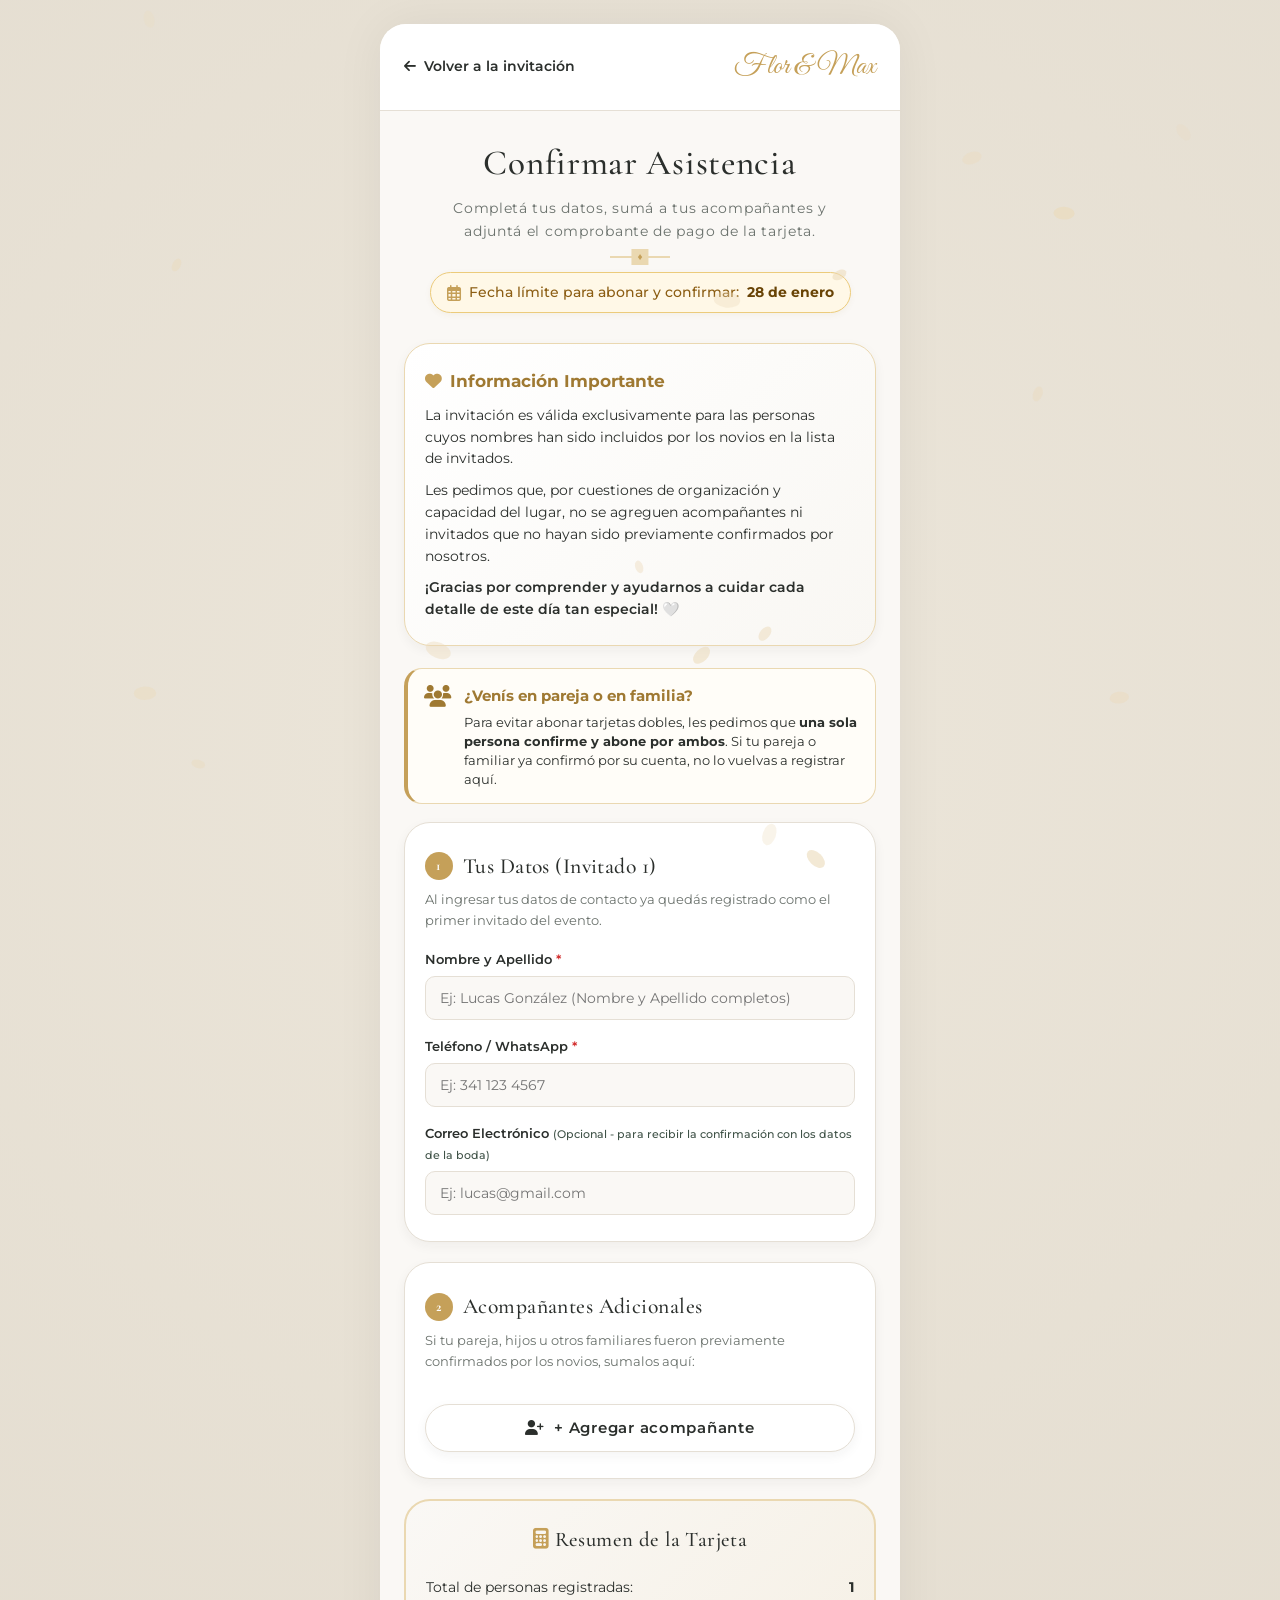
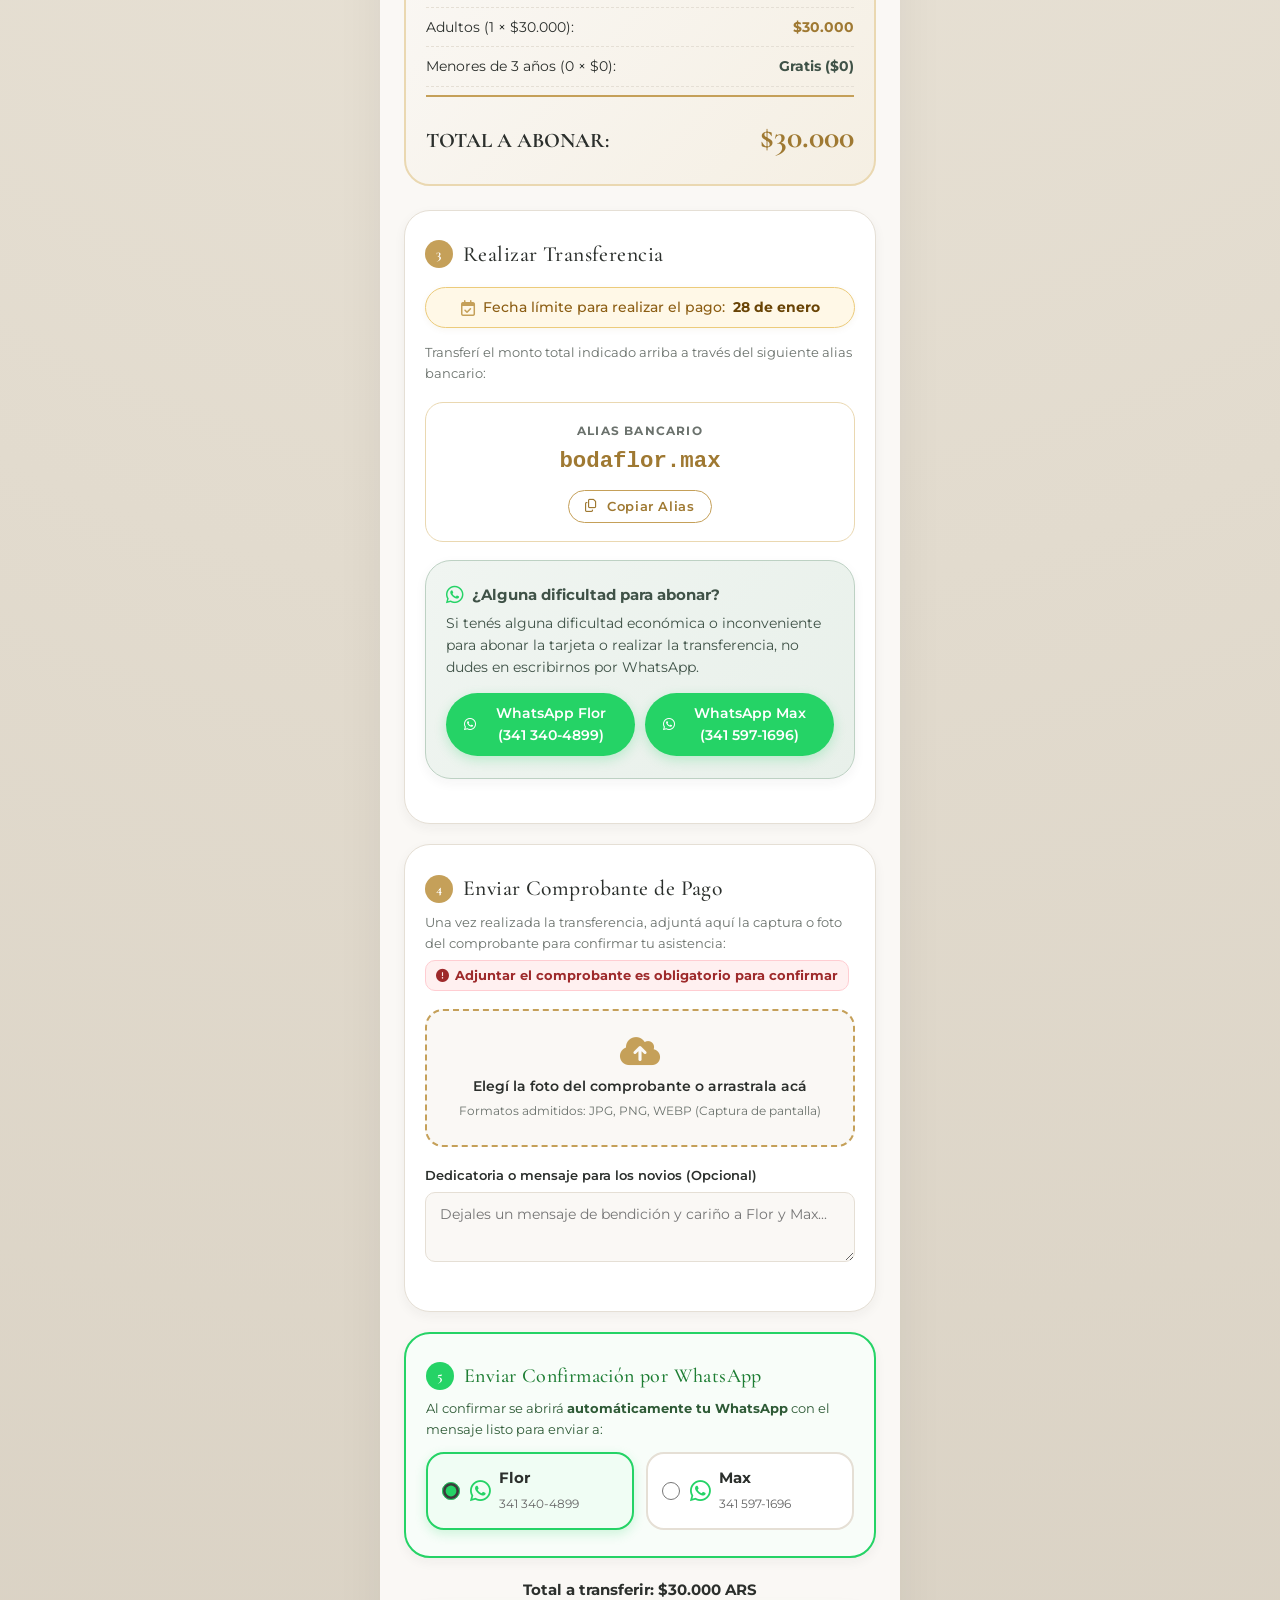
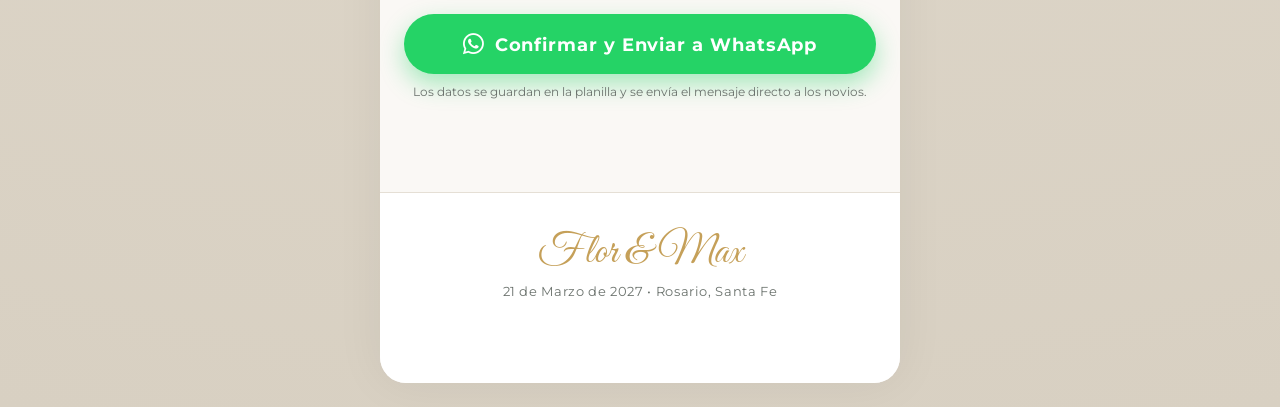
==== commit fb8aed7a: "Add files via upload" ====
--- a/confirmar.html
+++ b/confirmar.html
@@ -216,7 +216,10 @@
             </h2>
             <p class="step-desc">
               Una vez realizada la transferencia, adjuntá aquí la captura o foto del comprobante para confirmar tu asistencia:
-              <br><small id="receiptRequiredNotice" style="color: #9E2A2B; font-weight: 600;">* Obligatorio para confirmar la reserva</small>
+              <br>
+              <span id="receiptRequiredNotice" style="display: inline-flex; align-items: center; gap: 6px; margin-top: 6px; color: #9E2A2B; font-weight: 700; font-size: 0.82rem; background: #FFF0F0; padding: 4px 10px; border-radius: var(--radius-sm); border: 1px solid #FFCDD2;">
+                <i class="fas fa-exclamation-circle"></i> Adjuntar el comprobante es obligatorio para confirmar
+              </span>
             </p>
 
             <div class="upload-dropzone" id="uploadDropzone">
--- a/assets/css/styles.css
+++ b/assets/css/styles.css
@@ -1245,6 +1245,19 @@
   border-color: var(--color-gold-dark);
 }
 
+.upload-dropzone.highlight-required {
+  border-color: #D90429 !important;
+  background-color: #FFF0F0 !important;
+  box-shadow: 0 0 18px rgba(217, 4, 41, 0.35);
+  animation: shakeDropzone 0.4s ease-in-out;
+}
+
+@keyframes shakeDropzone {
+  0%, 100% { transform: translateX(0); }
+  20%, 60% { transform: translateX(-6px); }
+  40%, 80% { transform: translateX(6px); }
+}
+
 .upload-dropzone input[type="file"] {
   position: absolute;
   top: 0;
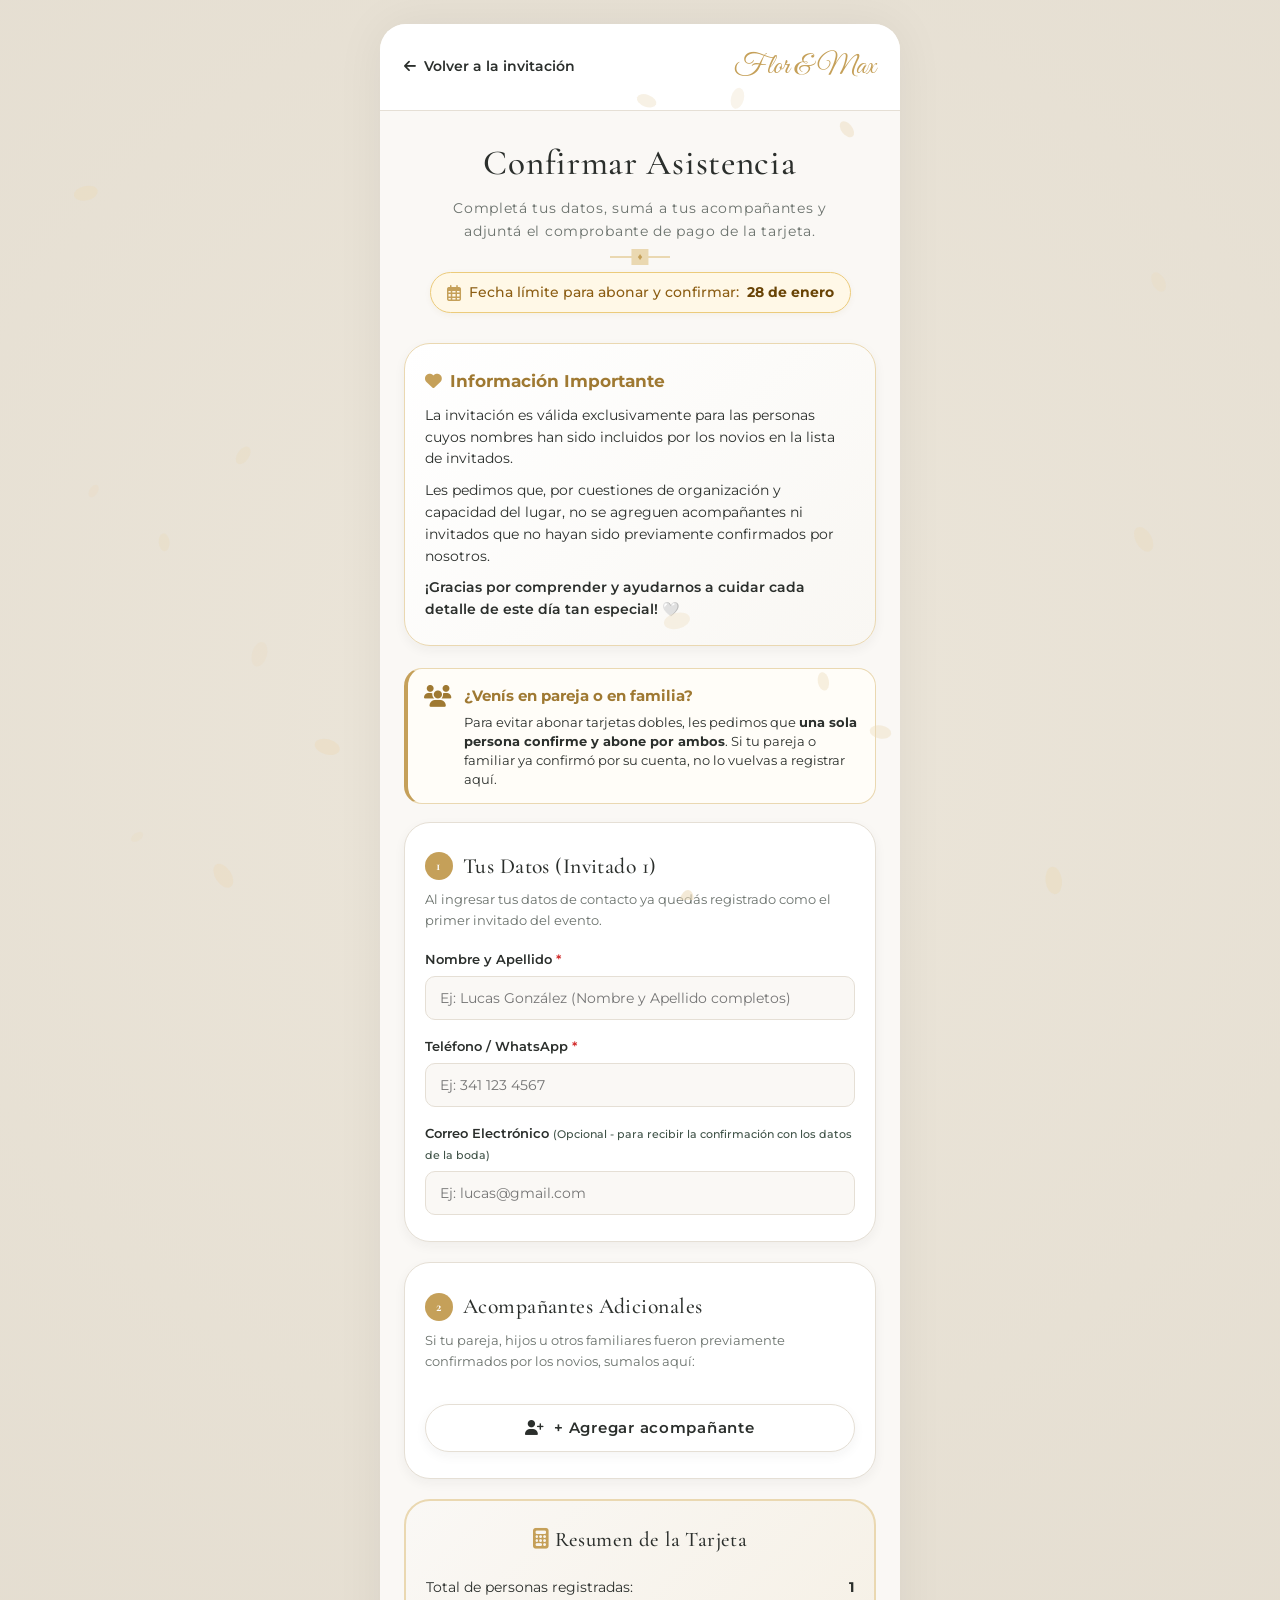
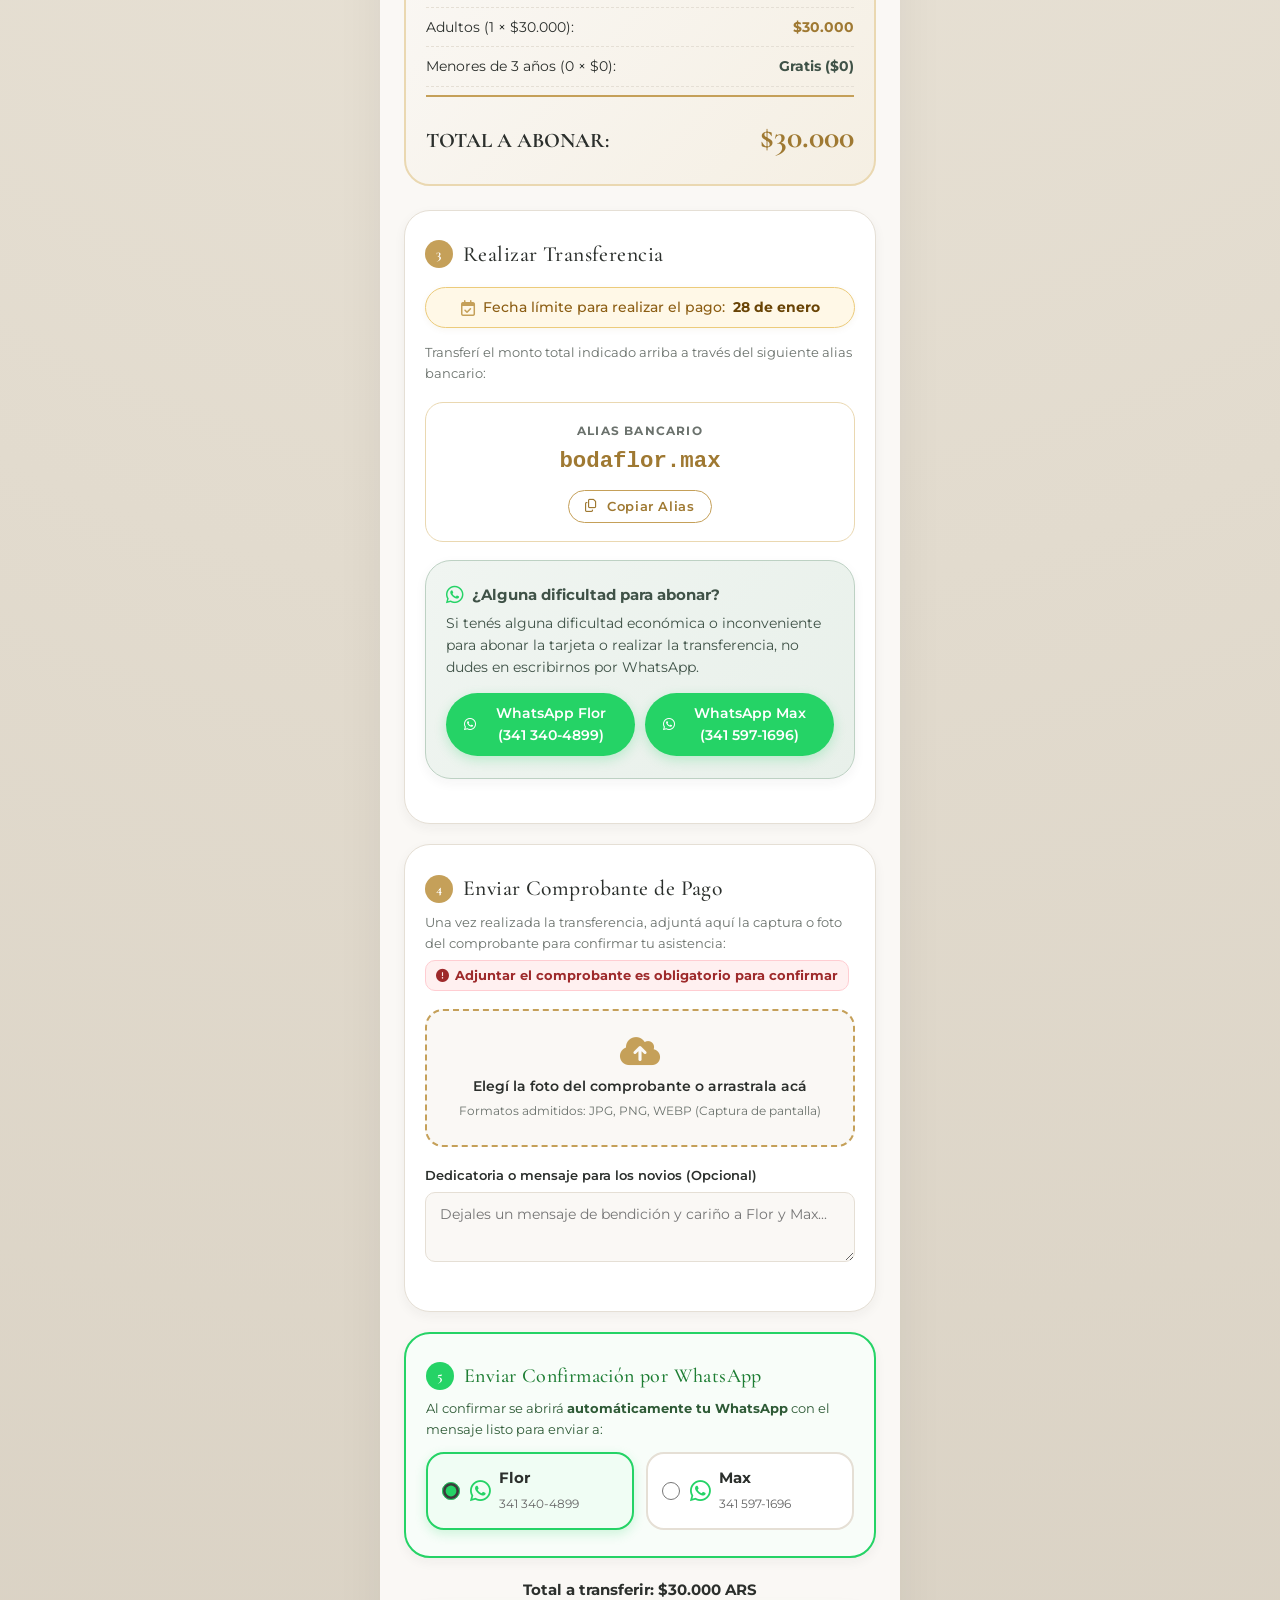
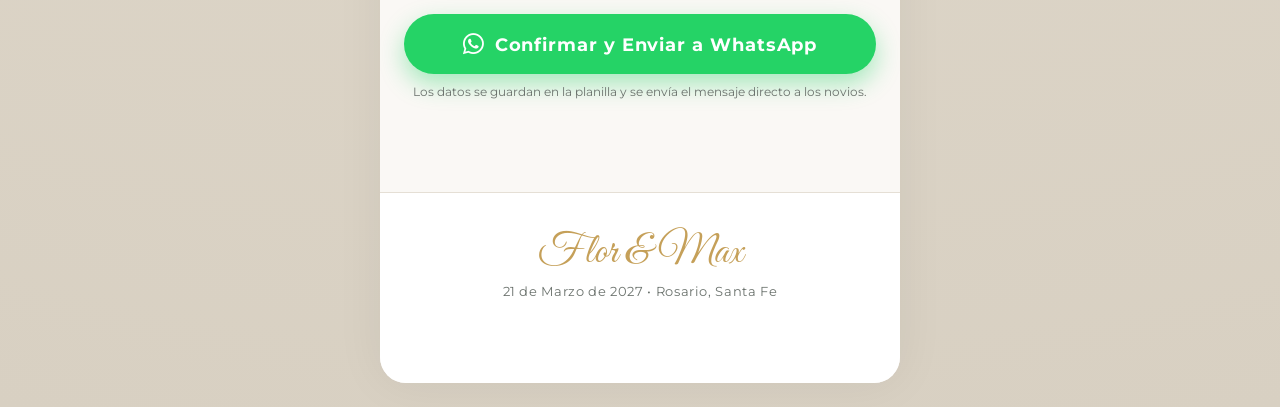
==== commit eca4517d: "Add files via upload" ====
--- a/confirmar.html
+++ b/confirmar.html
@@ -7,11 +7,32 @@
   <meta name="description" content="Registro de invitados y confirmación de asistencia para la boda de Flor y Max.">
   <meta name="theme-color" content="#4B5842">
 
-  <!-- Open Graph / WhatsApp Preview -->
+  <!-- ==========================================
+       METATAGS OPEN GRAPH / WHATSAPP PREVIEW
+       ========================================== -->
   <meta property="og:type" content="website">
+  <meta property="og:site_name" content="Boda Flor & Max">
   <meta property="og:title" content="Confirmación de Asistencia • Boda Flor & Max">
-  <meta property="og:description" content="Confirmá tu lugar y el de tus acompañantes para nuestro casamiento.">
-  <meta property="og:image" content="assets/images/monograma-flor-y-max.jpg">
+  <meta property="og:description" content="Confirmá tu lugar y el de tus acompañantes para nuestro casamiento. 21 de Marzo de 2027.">
+  
+  <!-- Imagen de Portada para WhatsApp -->
+  <meta property="og:image" content="assets/images/foto-pareja.jpg">
+  <meta property="og:image:secure_url" content="assets/images/foto-pareja.jpg">
+  <meta property="og:image:type" content="image/jpeg">
+  <meta property="og:image:width" content="1200">
+  <meta property="og:image:height" content="630">
+  <meta property="og:image:alt" content="Flor y Max - Confirmación de Asistencia">
+
+  <!-- Microdatos Schema.org / Fallback WhatsApp -->
+  <meta itemprop="name" content="Confirmación de Asistencia • Boda Flor & Max">
+  <meta itemprop="description" content="Confirmá tu asistencia para la boda de Flor y Max.">
+  <meta itemprop="image" content="assets/images/foto-pareja.jpg">
+
+  <!-- Twitter Card -->
+  <meta name="twitter:card" content="summary_large_image">
+  <meta name="twitter:title" content="Confirmación de Asistencia • Boda Flor & Max">
+  <meta name="twitter:description" content="Confirmá tu asistencia para la boda de Flor y Max.">
+  <meta name="twitter:image" content="assets/images/foto-pareja.jpg">
 
   <!-- Favicon -->
   <link rel="icon" href="data:image/svg+xml,<svg xmlns='http://www.w3.org/2000/svg' viewBox='0 0 100 100'><text y='.9em' font-size='90'>💍</text></svg>">
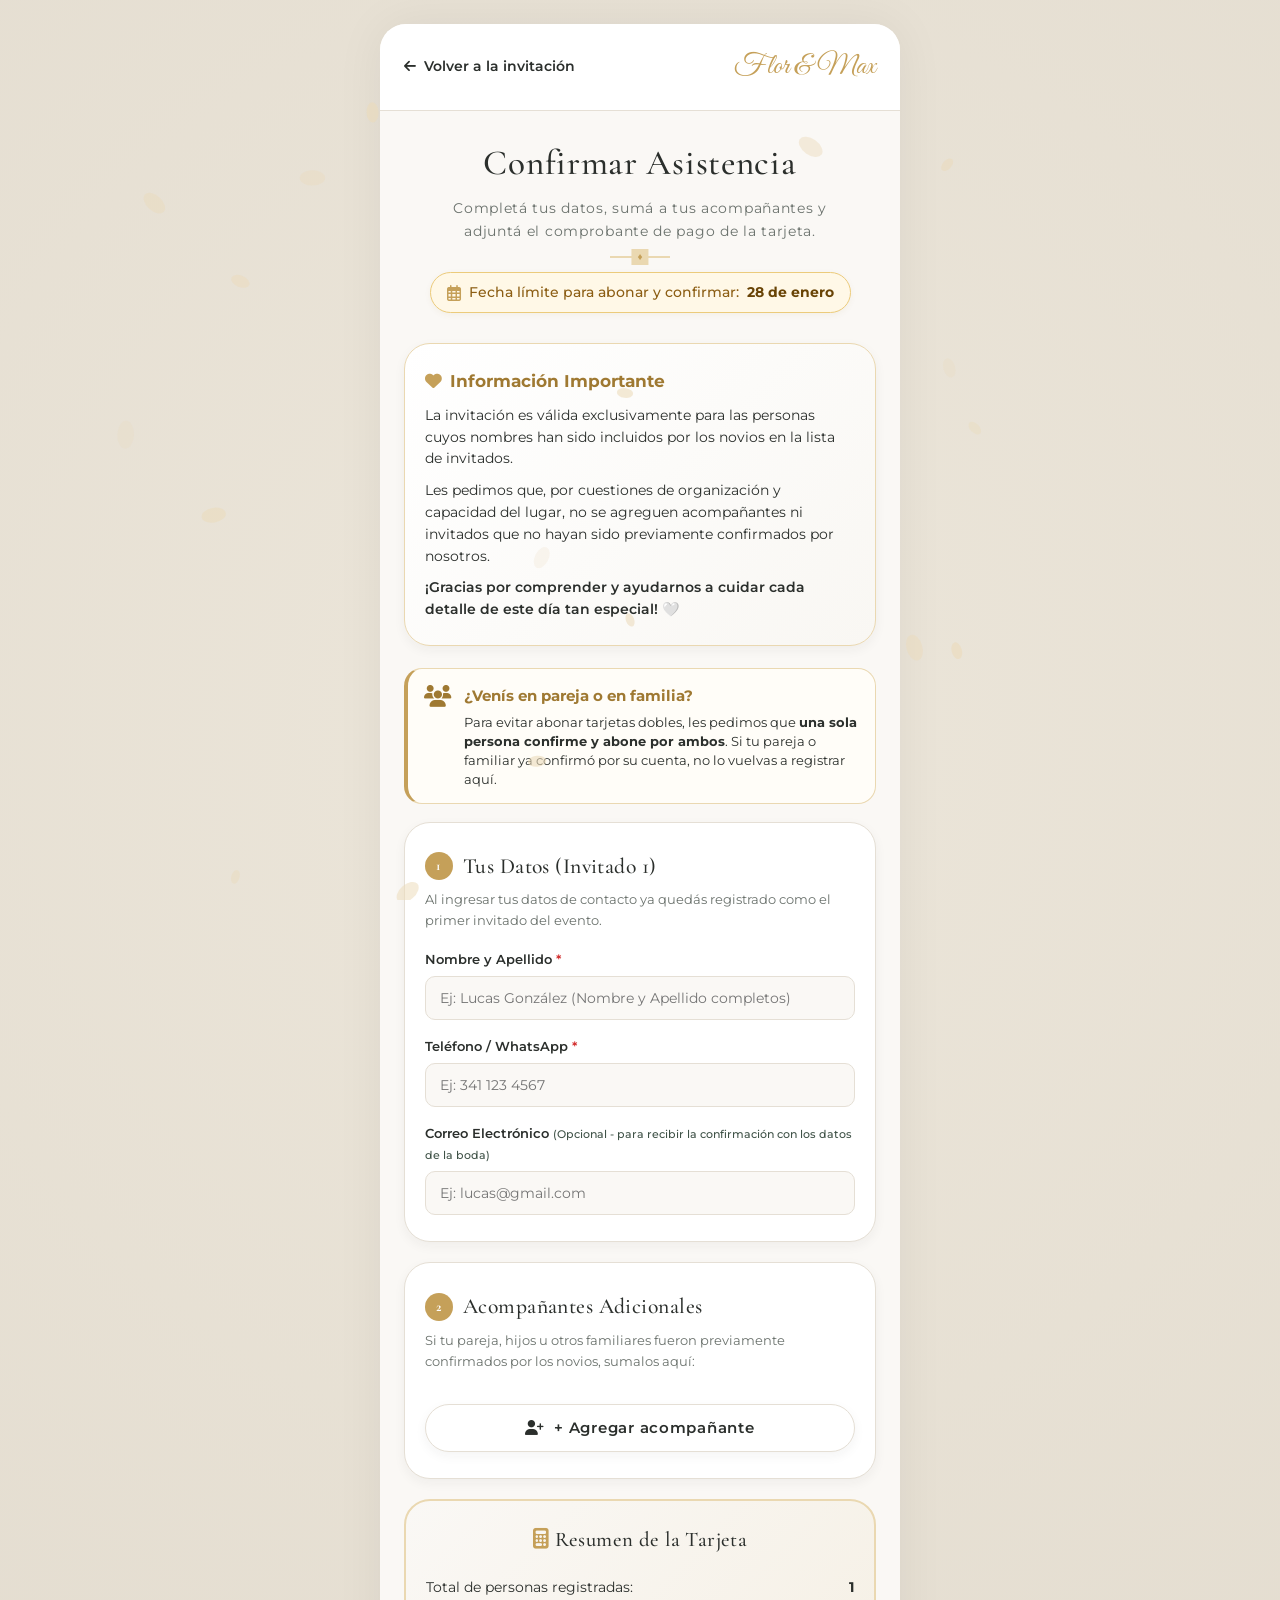
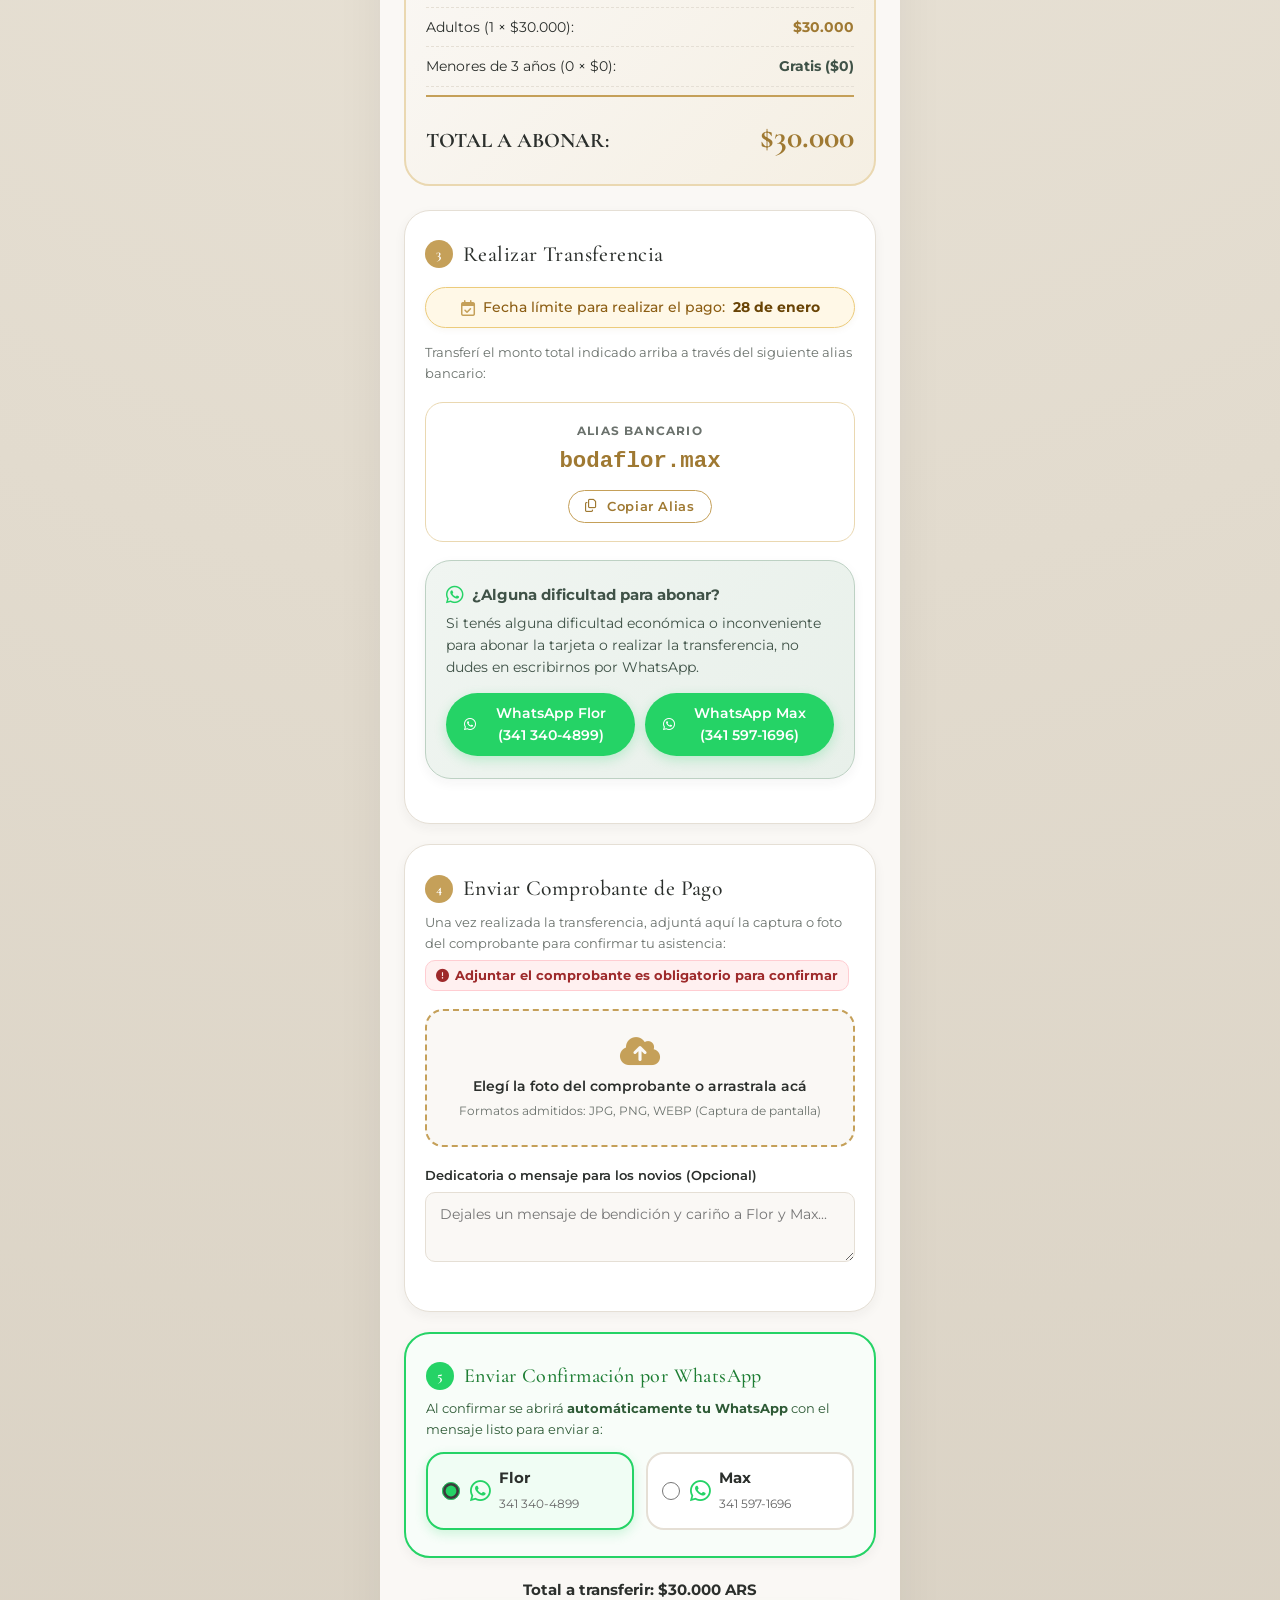
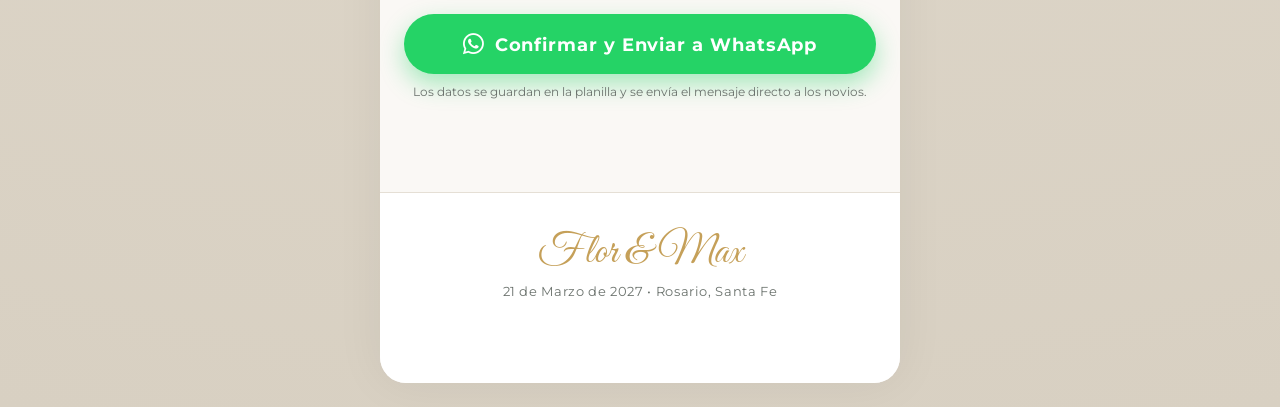
==== commit f4780c8a: "Add files via upload" ====
--- a/confirmar.html
+++ b/confirmar.html
@@ -15,24 +15,24 @@
   <meta property="og:title" content="Confirmación de Asistencia • Boda Flor & Max">
   <meta property="og:description" content="Confirmá tu lugar y el de tus acompañantes para nuestro casamiento. 21 de Marzo de 2027.">
   
-  <!-- Imagen de Portada para WhatsApp -->
-  <meta property="og:image" content="assets/images/foto-pareja.jpg">
-  <meta property="og:image:secure_url" content="assets/images/foto-pareja.jpg">
+  <!-- Imagen de Portada para WhatsApp (Monograma Flor & Max) -->
+  <meta property="og:image" content="assets/images/monograma-flor-y-max.jpg">
+  <meta property="og:image:secure_url" content="assets/images/monograma-flor-y-max.jpg">
   <meta property="og:image:type" content="image/jpeg">
-  <meta property="og:image:width" content="1200">
-  <meta property="og:image:height" content="630">
-  <meta property="og:image:alt" content="Flor y Max - Confirmación de Asistencia">
+  <meta property="og:image:width" content="1024">
+  <meta property="og:image:height" content="1024">
+  <meta property="og:image:alt" content="Flor & Max - Confirmación de Asistencia">
 
   <!-- Microdatos Schema.org / Fallback WhatsApp -->
   <meta itemprop="name" content="Confirmación de Asistencia • Boda Flor & Max">
   <meta itemprop="description" content="Confirmá tu asistencia para la boda de Flor y Max.">
-  <meta itemprop="image" content="assets/images/foto-pareja.jpg">
+  <meta itemprop="image" content="assets/images/monograma-flor-y-max.jpg">
 
   <!-- Twitter Card -->
   <meta name="twitter:card" content="summary_large_image">
   <meta name="twitter:title" content="Confirmación de Asistencia • Boda Flor & Max">
   <meta name="twitter:description" content="Confirmá tu asistencia para la boda de Flor y Max.">
-  <meta name="twitter:image" content="assets/images/foto-pareja.jpg">
+  <meta name="twitter:image" content="assets/images/monograma-flor-y-max.jpg">
 
   <!-- Favicon -->
   <link rel="icon" href="data:image/svg+xml,<svg xmlns='http://www.w3.org/2000/svg' viewBox='0 0 100 100'><text y='.9em' font-size='90'>💍</text></svg>">
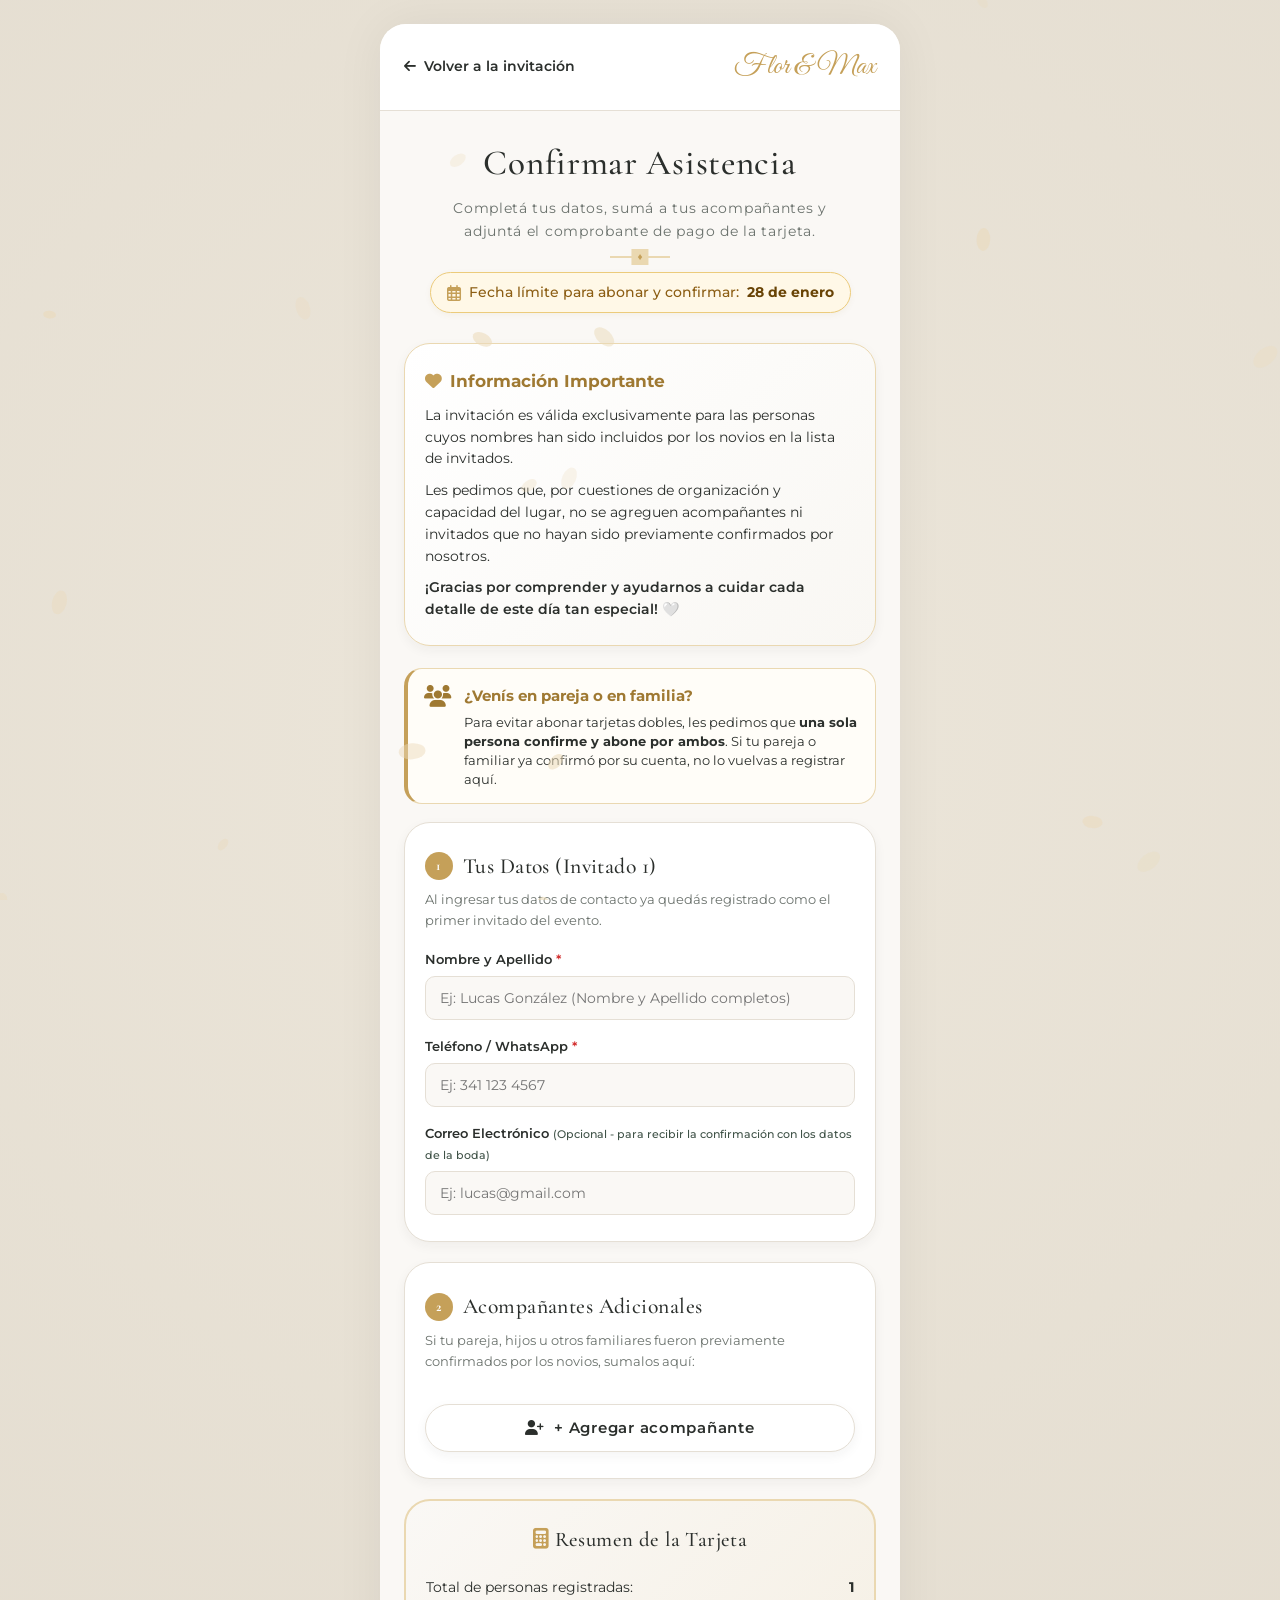
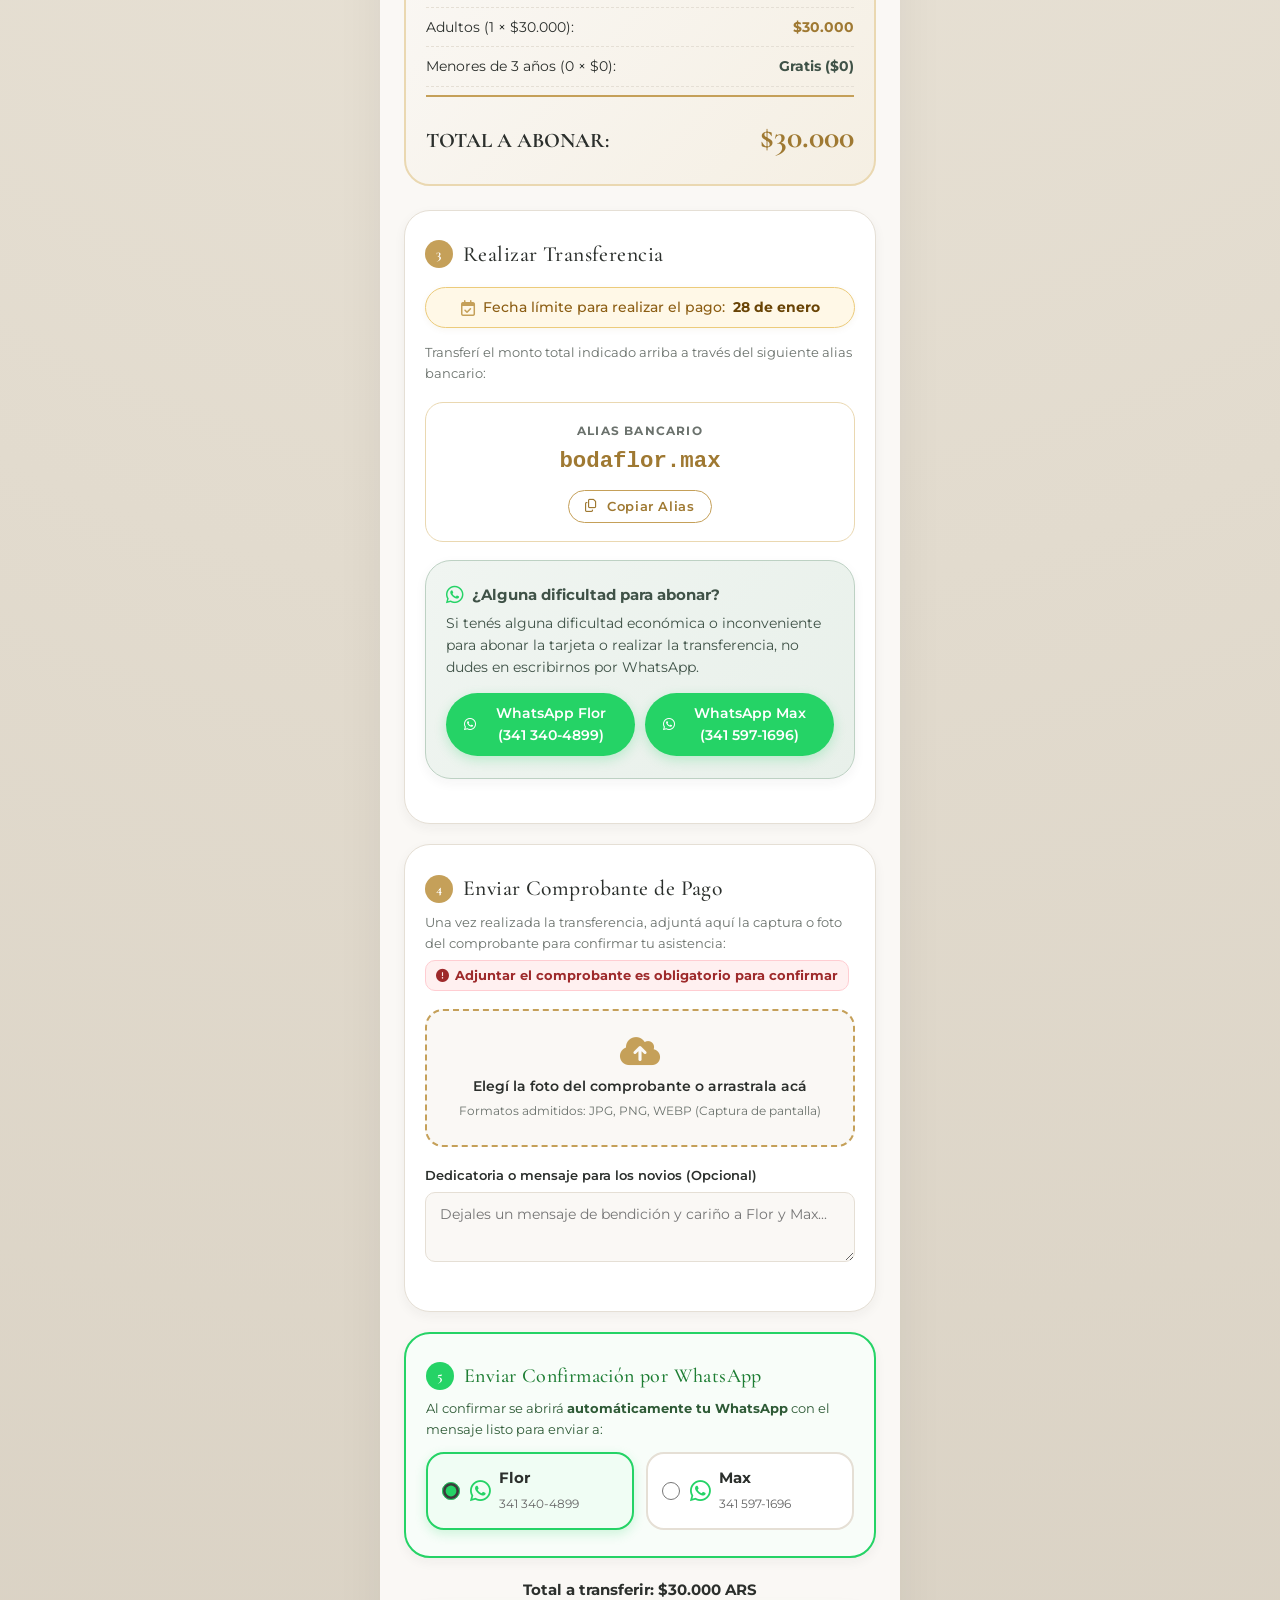
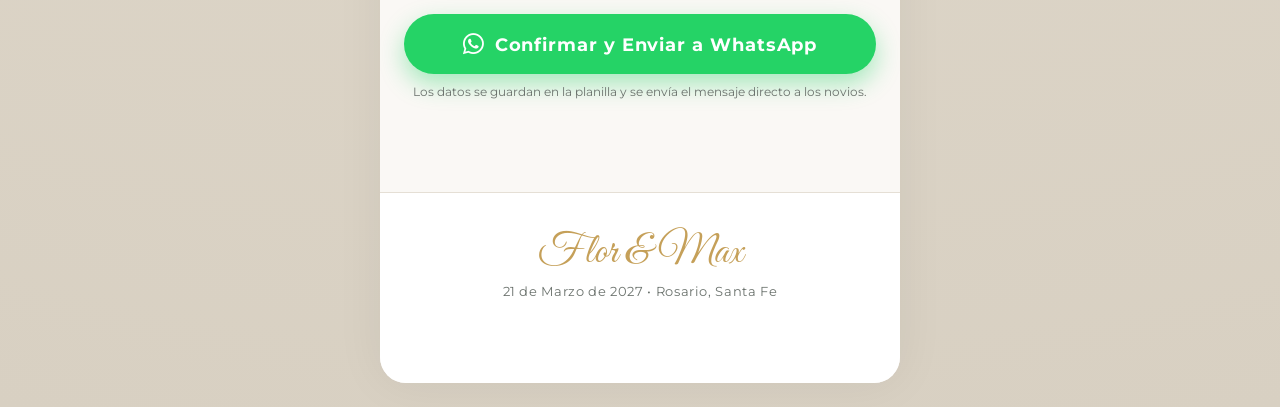
==== commit 7837fca7: "Add files via upload" ====
--- a/confirmar.html
+++ b/confirmar.html
@@ -12,12 +12,13 @@
        ========================================== -->
   <meta property="og:type" content="website">
   <meta property="og:site_name" content="Boda Flor & Max">
+  <meta property="og:url" content="https://bodaflor-max.netlify.app/confirmar.html">
   <meta property="og:title" content="Confirmación de Asistencia • Boda Flor & Max">
   <meta property="og:description" content="Confirmá tu lugar y el de tus acompañantes para nuestro casamiento. 21 de Marzo de 2027.">
   
   <!-- Imagen de Portada para WhatsApp (Monograma Flor & Max) -->
-  <meta property="og:image" content="assets/images/monograma-flor-y-max.jpg">
-  <meta property="og:image:secure_url" content="assets/images/monograma-flor-y-max.jpg">
+  <meta property="og:image" content="https://bodaflor-max.netlify.app/assets/images/monograma-flor-y-max.jpg">
+  <meta property="og:image:secure_url" content="https://bodaflor-max.netlify.app/assets/images/monograma-flor-y-max.jpg">
   <meta property="og:image:type" content="image/jpeg">
   <meta property="og:image:width" content="1024">
   <meta property="og:image:height" content="1024">
@@ -26,13 +27,13 @@
   <!-- Microdatos Schema.org / Fallback WhatsApp -->
   <meta itemprop="name" content="Confirmación de Asistencia • Boda Flor & Max">
   <meta itemprop="description" content="Confirmá tu asistencia para la boda de Flor y Max.">
-  <meta itemprop="image" content="assets/images/monograma-flor-y-max.jpg">
+  <meta itemprop="image" content="https://bodaflor-max.netlify.app/assets/images/monograma-flor-y-max.jpg">
 
   <!-- Twitter Card -->
   <meta name="twitter:card" content="summary_large_image">
   <meta name="twitter:title" content="Confirmación de Asistencia • Boda Flor & Max">
   <meta name="twitter:description" content="Confirmá tu asistencia para la boda de Flor y Max.">
-  <meta name="twitter:image" content="assets/images/monograma-flor-y-max.jpg">
+  <meta name="twitter:image" content="https://bodaflor-max.netlify.app/assets/images/monograma-flor-y-max.jpg">
 
   <!-- Favicon -->
   <link rel="icon" href="data:image/svg+xml,<svg xmlns='http://www.w3.org/2000/svg' viewBox='0 0 100 100'><text y='.9em' font-size='90'>💍</text></svg>">
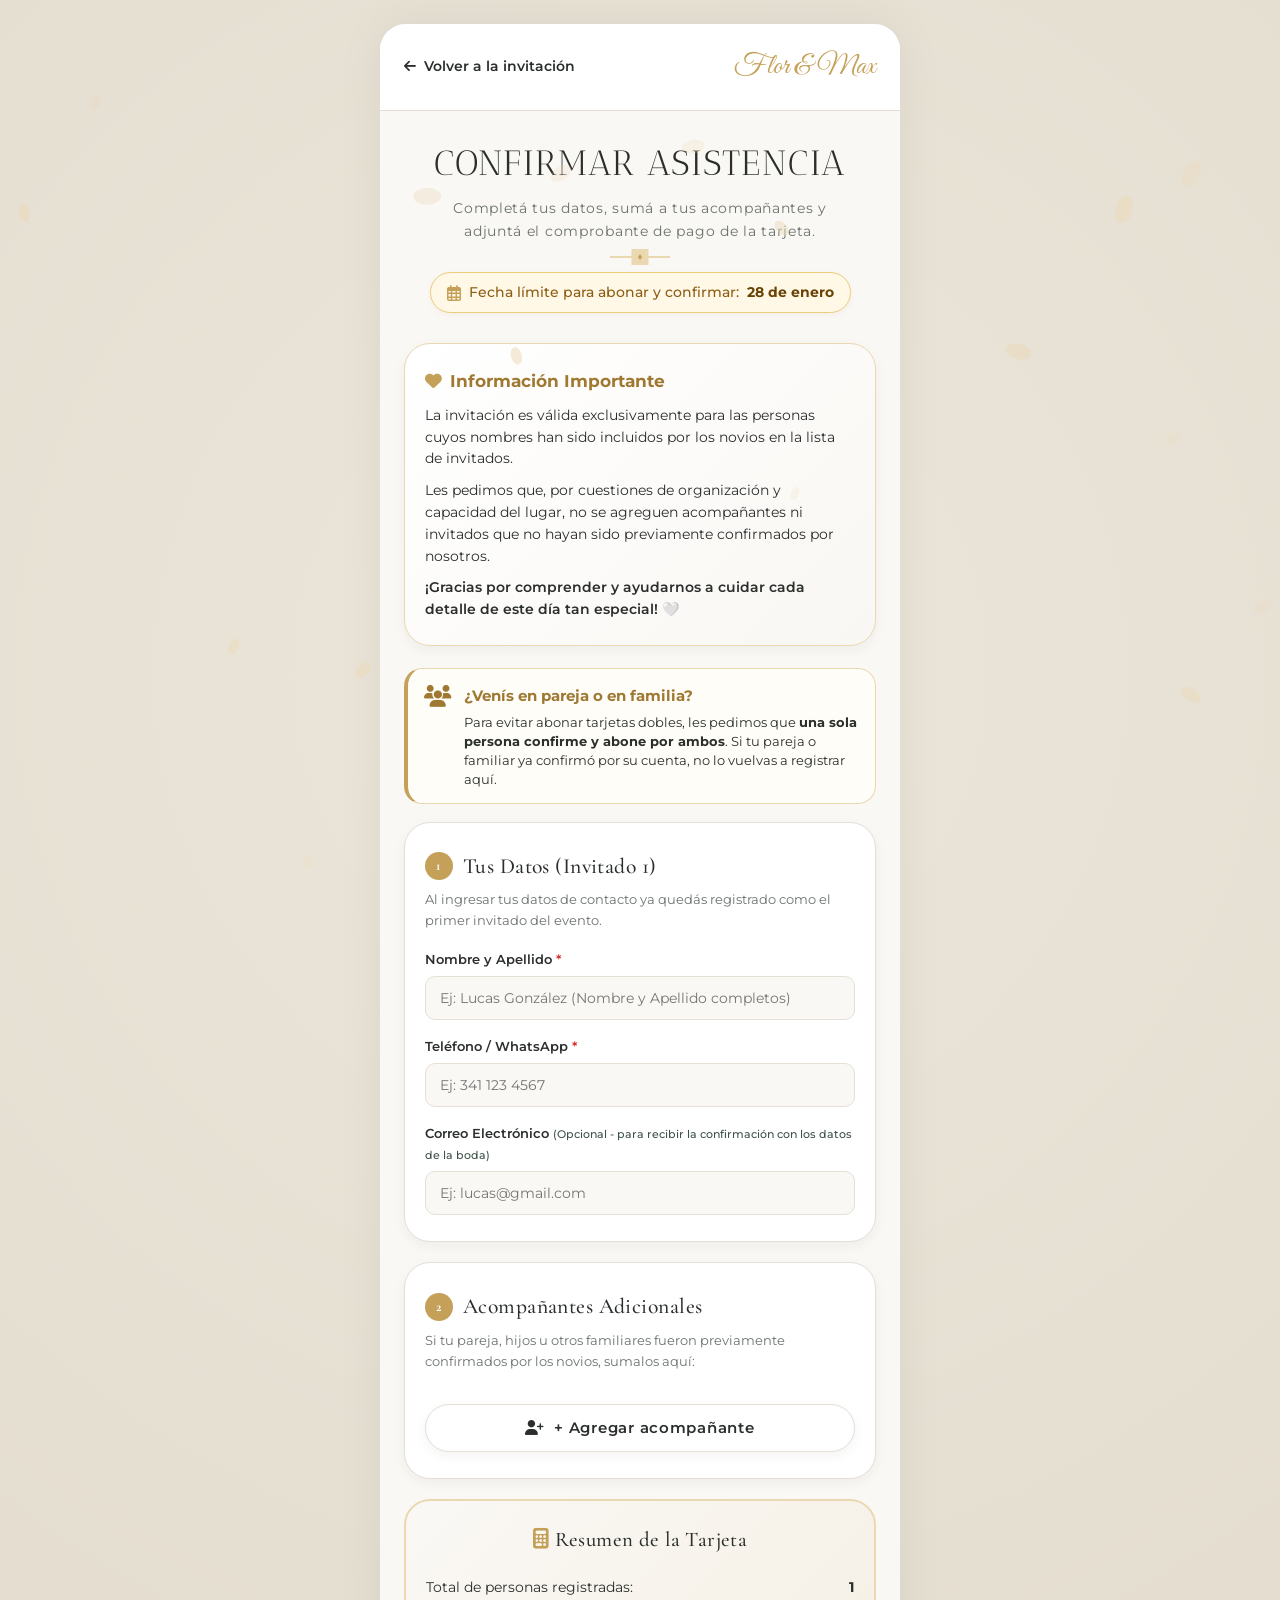
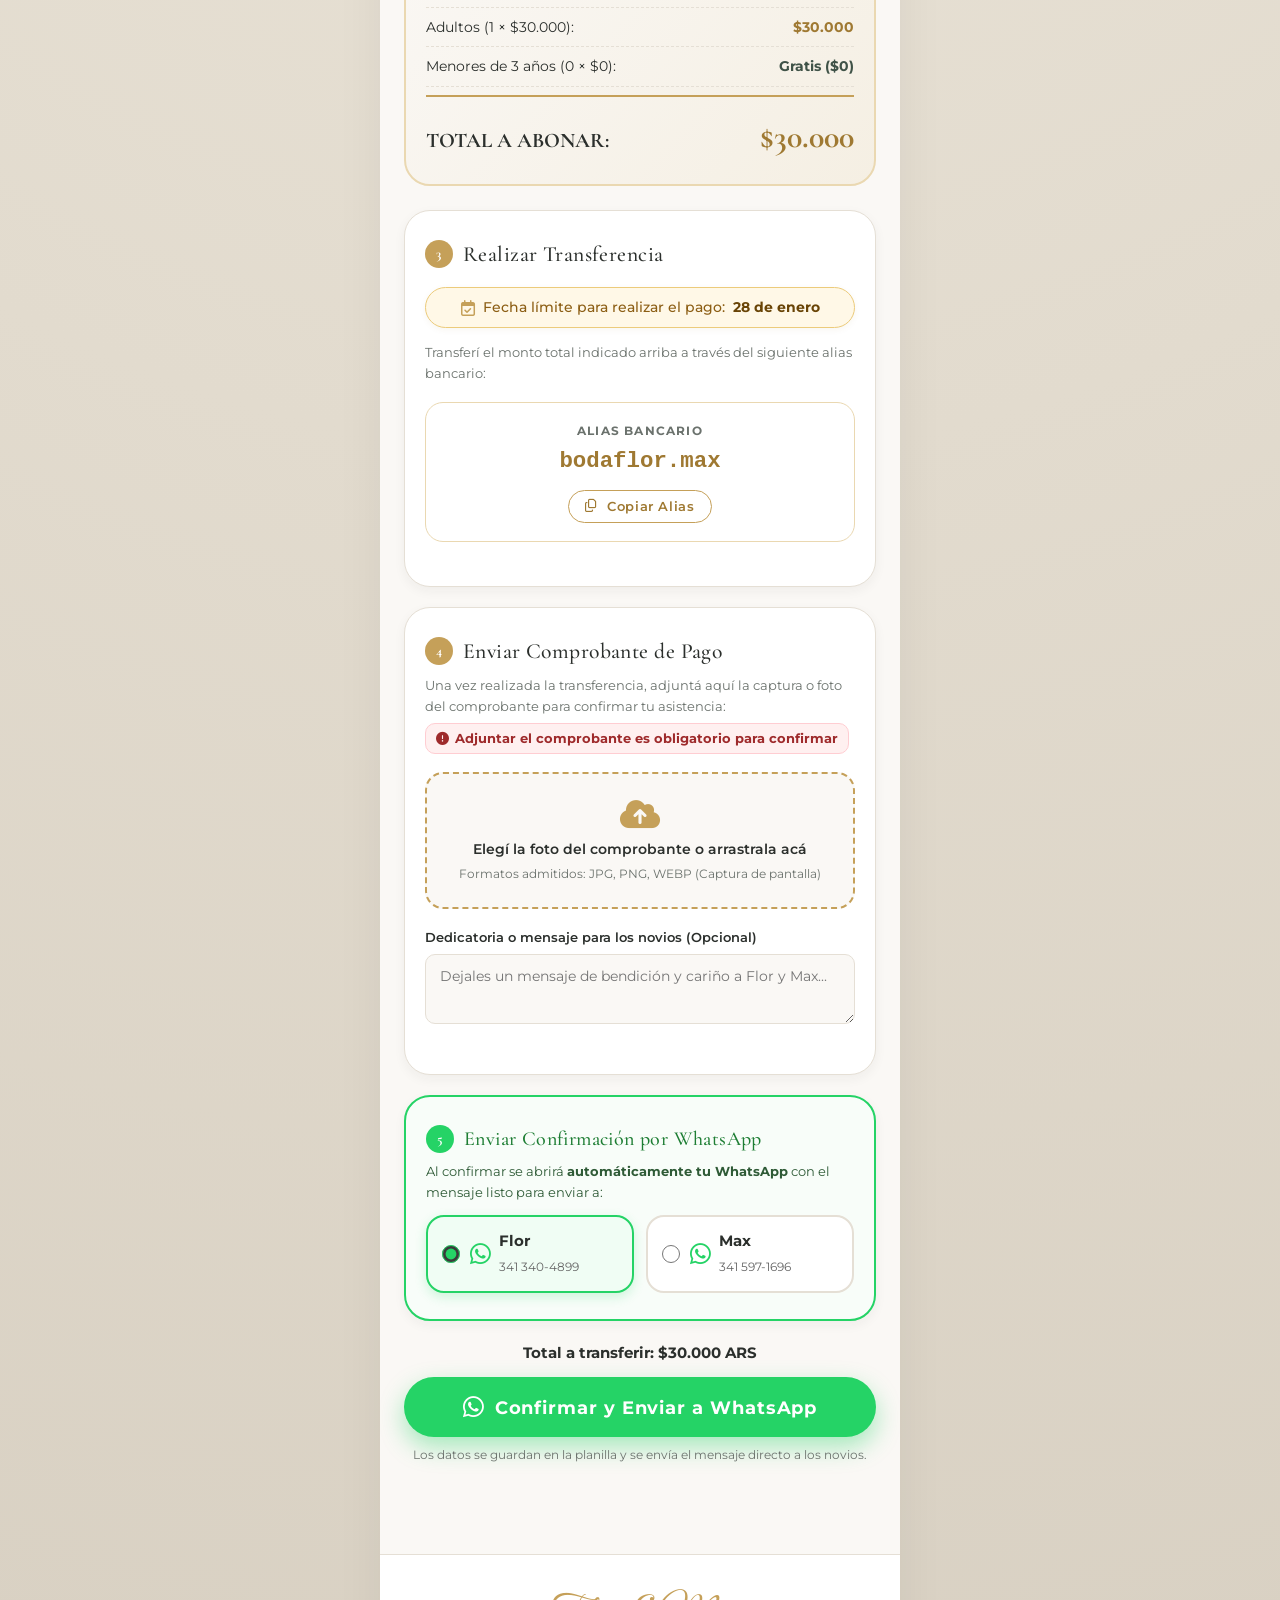
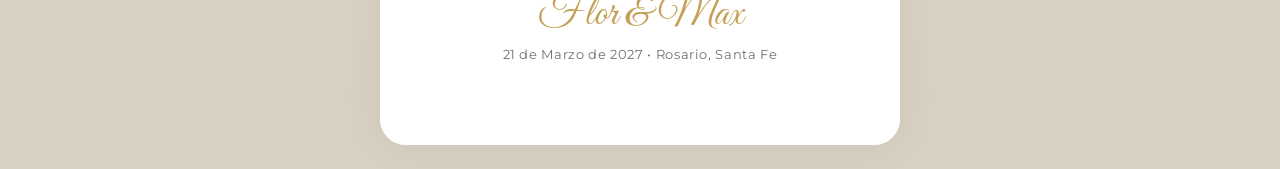
==== commit 25d289e7: "Add files via upload" ====
--- a/confirmar.html
+++ b/confirmar.html
@@ -38,10 +38,10 @@
   <!-- Favicon -->
   <link rel="icon" href="data:image/svg+xml,<svg xmlns='http://www.w3.org/2000/svg' viewBox='0 0 100 100'><text y='.9em' font-size='90'>💍</text></svg>">
 
-  <!-- Google Fonts: Cormorant Garamond, Great Vibes, Montserrat -->
+  <!-- Google Fonts: Antic Didone (Estilo Fresco), Cormorant Garamond, Great Vibes, Montserrat -->
   <link rel="preconnect" href="https://fonts.googleapis.com">
   <link rel="preconnect" href="https://fonts.gstatic.com" crossorigin>
-  <link href="https://fonts.googleapis.com/css2?family=Cormorant+Garamond:ital,wght@0,400;0,600;0,700;1,400;1,600&family=Great+Vibes&family=Montserrat:wght@300;400;500;600;700&display=swap" rel="stylesheet">
+  <link href="https://fonts.googleapis.com/css2?family=Antic+Didone&family=Cormorant+Garamond:ital,wght@0,400;0,600;0,700;1,400;1,600&family=Great+Vibes&family=Montserrat:wght@300;400;500;600;700&display=swap" rel="stylesheet">
 
   <!-- Font Awesome Icons -->
   <link rel="stylesheet" href="https://cdnjs.cloudflare.com/ajax/libs/font-awesome/6.5.1/css/all.min.css">
@@ -71,7 +71,7 @@
       <div id="rsvpFormContainer">
         
         <div class="section-header" style="margin-bottom: 20px;">
-          <h1 class="section-title" style="font-size: 2.2rem;">Confirmar Asistencia</h1>
+          <h1 class="section-title" style="font-family: 'Antic Didone', serif; font-size: 2.2rem; letter-spacing: 0.05em; text-transform: uppercase;">Confirmar Asistencia</h1>
           <p class="section-subtitle">
             Completá tus datos, sumá a tus acompañantes y adjuntá el comprobante de pago de la tarjeta.
           </p>
@@ -209,24 +209,6 @@
                 <button type="button" class="btn btn-outline-gold btn-sm" onclick="copyAlias('bodaflor.max')">
                   <i class="far fa-copy"></i> Copiar Alias
                 </button>
-              </div>
-            </div>
-
-            <!-- Ayuda en caso de dificultades económicas / WhatsApp de Flor y Max -->
-            <div class="financial-aid-card">
-              <div style="font-weight: 700; color: var(--color-sage-dark); font-size: 0.95rem; margin-bottom: 6px; display: flex; align-items: center; gap: 8px;">
-                <i class="fab fa-whatsapp" style="font-size: 20px; color: #25D366;"></i> ¿Alguna dificultad para abonar?
-              </div>
-              <p style="margin-bottom: 14px;">
-                Si tenés alguna dificultad económica o inconveniente para abonar la tarjeta o realizar la transferencia, no dudes en escribirnos por WhatsApp.
-              </p>
-              <div class="whatsapp-buttons-group">
-                <a href="https://wa.me/5493413404899?text=%C2%A1Hola%20Flor!%20Te%20escribo%20por%20la%20confirmaci%C3%B3n%20de%20asistencia%20y%20el%20pago%20de%20la%20tarjeta%20para%20su%20boda." target="_blank" class="btn-whatsapp-person">
-                  <i class="fab fa-whatsapp"></i> WhatsApp Flor (341 340-4899)
-                </a>
-                <a href="https://wa.me/5493415971696?text=%C2%A1Hola%20Max!%20Te%20escribo%20por%20la%20confirmaci%C3%B3n%20de%20asistencia%20y%20el%20pago%20de%20la%20tarjeta%20para%20su%20boda." target="_blank" class="btn-whatsapp-person">
-                  <i class="fab fa-whatsapp"></i> WhatsApp Max (341 597-1696)
-                </a>
               </div>
             </div>
           </div>
--- a/assets/css/styles.css
+++ b/assets/css/styles.css
@@ -959,11 +959,20 @@
   position: fixed;
   bottom: 20px;
   left: 50%;
-  transform: translateX(-50%);
+  transform: translateX(-50%) translateY(30px);
   z-index: 998;
   width: 90%;
   max-width: 440px;
   box-shadow: 0 10px 30px rgba(0, 0, 0, 0.2);
+  opacity: 0;
+  pointer-events: none;
+  transition: opacity 0.4s ease, transform 0.4s cubic-bezier(0.2, 0.8, 0.2, 1);
+}
+
+.floating-rsvp-btn.visible {
+  opacity: 1;
+  pointer-events: auto;
+  transform: translateX(-50%) translateY(0);
 }
 
 /* ============================================================
@@ -1487,3 +1496,672 @@
   from { opacity: 0; transform: translateY(-4px); }
   to { opacity: 1; transform: translateY(0); }
 }
+
+/* ============================================================
+   EXPERIENCIA SCROLL-DRIVEN: SOBRE INTERACTIVO CON LAZO
+   (THE DIGITAL YES - FRESCO LUXURY WEDDING EDITION)
+   Apertura 100% controlada por la física del scroll del usuario
+   ============================================================ */
+
+.envelope-scroll-experience {
+  position: relative;
+  width: 100%;
+  height: 220vh; /* Espacio de scroll cinemático y suave */
+  background: #FAF8F5;
+  overflow: visible;
+}
+
+.envelope-sticky-viewport {
+  position: sticky;
+  top: 0;
+  left: 0;
+  width: 100%;
+  height: 100vh;
+  overflow: hidden;
+  display: flex;
+  flex-direction: column;
+  align-items: center;
+  justify-content: center;
+  background: radial-gradient(circle at 50% 45%, #FBF8F2 0%, #EDE6D8 100%);
+  perspective: 1200px;
+  -webkit-perspective: 1200px;
+  will-change: opacity;
+  transition: opacity 0.2s ease-out;
+  z-index: 50;
+}
+
+/* Fondo decorativo con textura sutil */
+.envelope-backdrop {
+  position: absolute;
+  inset: 0;
+  pointer-events: none;
+  background-image: radial-gradient(rgba(197, 160, 89, 0.08) 1px, transparent 1px);
+  background-size: 28px 28px;
+  opacity: 0.7;
+}
+
+/* Contenedor 3D del Sobre */
+.scroll-envelope-wrapper {
+  position: relative;
+  width: min(90vw, 420px);
+  height: 260px;
+  perspective: 1200px;
+  transform-style: preserve-3d;
+  margin-top: -30px;
+  will-change: transform;
+  transition: transform 0.08s ease-out;
+}
+
+/* Base interior del sobre */
+.scroll-envelope-back {
+  position: absolute;
+  inset: 0;
+  background: linear-gradient(145deg, #F8F5EE 0%, #EDE6D9 100%);
+  border-radius: 8px;
+  box-shadow: 0 25px 55px rgba(43, 47, 44, 0.18), 0 8px 18px rgba(0, 0, 0, 0.07);
+  border: 1px solid rgba(197, 160, 89, 0.35);
+  z-index: 1;
+  overflow: hidden;
+}
+
+.envelope-inner-lining {
+  position: absolute;
+  inset: 0;
+  display: flex;
+  align-items: center;
+  justify-content: center;
+  background: linear-gradient(135deg, #FAF7F0 0%, #E9E3D6 100%);
+}
+
+.lining-monogram {
+  font-family: 'Antic Didone', serif;
+  font-size: 3.8rem;
+  color: rgba(75, 88, 66, 0.08);
+  letter-spacing: 0.25em;
+  user-select: none;
+}
+
+/* Carta interior que sale al hacer scroll */
+.scroll-envelope-card {
+  position: absolute;
+  left: 12px;
+  right: 12px;
+  bottom: 8px;
+  height: 350px;
+  background: #FFFDF9;
+  border-radius: 12px;
+  border: 1px solid rgba(197, 160, 89, 0.55);
+  box-shadow: 0 10px 25px rgba(0, 0, 0, 0.12);
+  z-index: 2;
+  will-change: transform, box-shadow;
+  display: flex;
+  flex-direction: column;
+  padding: 16px 14px;
+  text-align: center;
+  box-sizing: border-box;
+  overflow: hidden;
+  transform-origin: bottom center;
+  transition: box-shadow 0.1s ease-out;
+}
+
+.card-inner-border {
+  width: 100%;
+  height: 100%;
+  border: 1px solid rgba(197, 160, 89, 0.35);
+  border-radius: 8px;
+  padding: 12px 10px;
+  box-sizing: border-box;
+  display: flex;
+  flex-direction: column;
+  align-items: center;
+  justify-content: space-between;
+  background: radial-gradient(circle at 50% 20%, #FFFFFF 0%, #FAF8F3 100%);
+}
+
+.card-top-detail {
+  display: flex;
+  flex-direction: column;
+  align-items: center;
+  gap: 2px;
+}
+
+.card-monogram {
+  width: 44px;
+  height: 44px;
+  border-radius: 50%;
+  object-fit: cover;
+  border: 1.5px solid var(--color-gold);
+  box-shadow: 0 2px 6px rgba(0, 0, 0, 0.1);
+}
+
+.card-tagline {
+  font-size: 0.64rem;
+  font-weight: 600;
+  text-transform: uppercase;
+  letter-spacing: 0.22em;
+  color: var(--color-gold-dark);
+  margin-top: 3px;
+}
+
+.card-names {
+  font-family: 'Antic Didone', serif;
+  font-size: 2.1rem;
+  color: #2B2F2C;
+  font-weight: 400;
+  line-height: 1;
+  margin: 3px 0;
+  letter-spacing: 0.02em;
+}
+
+.card-divider {
+  width: 75px;
+  height: auto;
+  opacity: 0.85;
+  margin: 1px 0;
+}
+
+.card-date-badge {
+  display: inline-block;
+  font-size: 0.7rem;
+  font-weight: 600;
+  letter-spacing: 0.14em;
+  color: #4B5842;
+  background: rgba(75, 88, 66, 0.08);
+  padding: 3px 12px;
+  border-radius: 20px;
+  border: 1px solid rgba(75, 88, 66, 0.15);
+}
+
+.card-photo-arch {
+  width: 92px;
+  height: 108px;
+  border-radius: 46px 46px 6px 6px;
+  overflow: hidden;
+  border: 2px solid #D8B467;
+  box-shadow: 0 4px 12px rgba(0, 0, 0, 0.12);
+  margin-top: 2px;
+}
+
+.card-photo-arch img {
+  width: 100%;
+  height: 100%;
+  object-fit: cover;
+  object-position: center 25%;
+  display: block;
+}
+
+.card-venue {
+  font-size: 0.7rem;
+  color: #666;
+  margin: 2px 0 0;
+  font-weight: 500;
+}
+
+/* Solapa triangular superior (Giro 3D rotateX) */
+.scroll-envelope-flap {
+  position: absolute;
+  top: 0;
+  left: 0;
+  width: 100%;
+  height: 135px;
+  transform-origin: top center;
+  transform-style: preserve-3d;
+  -webkit-transform-style: preserve-3d;
+  z-index: 5;
+  will-change: transform;
+}
+
+.flap-face {
+  position: absolute;
+  inset: 0;
+  backface-visibility: hidden;
+  -webkit-backface-visibility: hidden;
+}
+
+.flap-front {
+  z-index: 2;
+}
+
+.flap-front .flap-svg {
+  width: 100%;
+  height: 100%;
+  display: block;
+  overflow: visible;
+}
+
+.flap-back {
+  transform: rotateX(180deg);
+  z-index: 1;
+}
+
+.flap-back .flap-svg {
+  width: 100%;
+  height: 100%;
+  display: block;
+  overflow: visible;
+}
+
+.flap-back-seal {
+  position: absolute;
+  top: 40%;
+  left: 50%;
+  transform: translate(-50%, -50%);
+  z-index: 3;
+}
+
+.seal-inner-circle {
+  font-family: 'Antic Didone', serif;
+  font-size: 0.9rem;
+  color: #8C7037;
+  font-weight: 600;
+  letter-spacing: 0.1em;
+  opacity: 0.65;
+}
+
+/* Bolsillo frontal que cubre la carta */
+.scroll-envelope-pocket {
+  position: absolute;
+  inset: 0;
+  z-index: 4;
+  pointer-events: none;
+}
+
+.pocket-svg {
+  width: 100%;
+  height: 100%;
+  display: block;
+  overflow: visible;
+}
+
+/* Cintas de seda verde oliva con reflejos */
+.scroll-ribbon-horizontal-left,
+.scroll-ribbon-horizontal-right {
+  position: absolute;
+  top: calc(50% - 15px);
+  height: 30px;
+  width: 50%;
+  z-index: 6;
+  background: linear-gradient(180deg, #5C6D54 0%, #4B5842 50%, #384332 100%);
+  box-shadow: 0 4px 10px rgba(0, 0, 0, 0.22);
+  border-top: 1px solid rgba(216, 180, 103, 0.45);
+  border-bottom: 1px solid rgba(216, 180, 103, 0.45);
+  will-change: transform, opacity;
+}
+
+.scroll-ribbon-horizontal-left {
+  left: 0;
+  transform-origin: left center;
+}
+
+.scroll-ribbon-horizontal-right {
+  right: 0;
+  transform-origin: right center;
+}
+
+.scroll-ribbon-vertical-top,
+.scroll-ribbon-vertical-bottom {
+  position: absolute;
+  left: calc(50% - 15px);
+  width: 30px;
+  height: 50%;
+  z-index: 6;
+  background: linear-gradient(90deg, #5C6D54 0%, #4B5842 50%, #384332 100%);
+  box-shadow: 0 4px 10px rgba(0, 0, 0, 0.2);
+  border-left: 1px solid rgba(216, 180, 103, 0.45);
+  border-right: 1px solid rgba(216, 180, 103, 0.45);
+  will-change: transform, opacity;
+}
+
+.scroll-ribbon-vertical-top {
+  top: 0;
+  transform-origin: top center;
+}
+
+.scroll-ribbon-vertical-bottom {
+  bottom: 0;
+  transform-origin: bottom center;
+}
+
+/* Contenedor del Lazo Central de Seda */
+.scroll-bow-container {
+  position: absolute;
+  top: 50%;
+  left: 50%;
+  transform: translate(-50%, -50%);
+  width: 160px;
+  height: 110px;
+  z-index: 7;
+  pointer-events: none;
+  display: flex;
+  align-items: center;
+  justify-content: center;
+}
+
+.bow-loop {
+  position: absolute;
+  width: 66px;
+  height: 48px;
+  will-change: transform, opacity;
+}
+
+.bow-loop-left {
+  right: calc(50% + 2px);
+  top: calc(50% - 24px);
+  transform-origin: right center;
+}
+
+.bow-loop-right {
+  left: calc(50% + 2px);
+  top: calc(50% - 24px);
+  transform-origin: left center;
+}
+
+.bow-svg {
+  width: 100%;
+  height: 100%;
+  display: block;
+  overflow: visible;
+}
+
+.bow-tail {
+  position: absolute;
+  width: 44px;
+  height: 72px;
+  top: calc(50% - 4px);
+  will-change: transform, opacity;
+}
+
+.bow-tail-left {
+  right: calc(50% - 2px);
+  transform-origin: top right;
+}
+
+.bow-tail-right {
+  left: calc(50% - 2px);
+  transform-origin: top left;
+}
+
+.tail-svg {
+  width: 100%;
+  height: 100%;
+  display: block;
+  overflow: visible;
+}
+
+.bow-knot {
+  position: absolute;
+  width: 38px;
+  height: 38px;
+  top: calc(50% - 19px);
+  left: calc(50% - 19px);
+  z-index: 8;
+  display: flex;
+  align-items: center;
+  justify-content: center;
+  will-change: transform, opacity;
+}
+
+.knot-fabric {
+  position: absolute;
+  inset: 0;
+  background: radial-gradient(circle at 35% 35%, #687B60, #414D3A);
+  border-radius: 9px;
+  box-shadow: 0 4px 10px rgba(0, 0, 0, 0.4), inset 0 1px 2px rgba(255, 255, 255, 0.3);
+  border: 1px solid rgba(197, 160, 89, 0.5);
+}
+
+.gold-seal-mini {
+  position: relative;
+  z-index: 2;
+  width: 22px;
+  height: 22px;
+  border-radius: 50%;
+  background: radial-gradient(circle at 35% 30%, #F5DE98, #C5A059 60%, #8A6A2C 100%);
+  box-shadow: 0 2px 4px rgba(0, 0, 0, 0.3), inset 0 1px 1px rgba(255, 255, 255, 0.6);
+  display: flex;
+  align-items: center;
+  justify-content: center;
+}
+
+.gold-seal-mini span {
+  font-family: 'Antic Didone', serif;
+  font-size: 0.52rem;
+  font-weight: 700;
+  color: #382B13;
+  letter-spacing: -0.05em;
+}
+
+/* Indicador Guía de Scroll */
+.scroll-guide-indicator {
+  position: absolute;
+  bottom: 26px;
+  left: 0;
+  right: 0;
+  display: flex;
+  flex-direction: column;
+  align-items: center;
+  gap: 6px;
+  z-index: 20;
+  cursor: pointer;
+  user-select: none;
+  transition: opacity 0.3s ease, transform 0.3s ease;
+}
+
+.guide-pill {
+  display: inline-flex;
+  align-items: center;
+  gap: 9px;
+  background: rgba(255, 255, 255, 0.94);
+  backdrop-filter: blur(10px);
+  -webkit-backdrop-filter: blur(10px);
+  padding: 11px 24px;
+  border-radius: 30px;
+  border: 1px solid rgba(197, 160, 89, 0.4);
+  box-shadow: 0 8px 24px rgba(0, 0, 0, 0.12);
+  color: #2B2F2C;
+  font-family: 'Montserrat', sans-serif;
+  font-size: 0.84rem;
+  font-weight: 600;
+  letter-spacing: 0.04em;
+}
+
+.guide-chevron-animated {
+  color: #C5A059;
+  font-size: 0.95rem;
+  animation: guideBounce 1.6s infinite ease-in-out;
+}
+
+.guide-subtext {
+  font-size: 0.72rem;
+  color: rgba(43, 47, 44, 0.55);
+  letter-spacing: 0.05em;
+  text-transform: uppercase;
+  font-family: 'Montserrat', sans-serif;
+  font-weight: 500;
+}
+
+@keyframes guideBounce {
+  0%, 100% { transform: translateY(0); }
+  50% { transform: translateY(5px); }
+}
+
+/* Botón flotante para reabrir el sobre */
+.btn-reopen-envelope {
+  position: fixed;
+  top: 14px;
+  right: 14px;
+  background: rgba(255, 255, 255, 0.94);
+  backdrop-filter: blur(8px);
+  -webkit-backdrop-filter: blur(8px);
+  border: 1px solid var(--color-gold-light);
+  color: var(--color-sage-dark);
+  padding: 8px 16px;
+  border-radius: var(--radius-full);
+  font-size: 0.82rem;
+  font-weight: 600;
+  display: inline-flex;
+  align-items: center;
+  gap: 7px;
+  cursor: pointer;
+  z-index: 999;
+  transition: opacity 0.4s ease, transform 0.3s ease, background 0.3s ease;
+  box-shadow: var(--shadow-sm);
+  opacity: 0;
+  pointer-events: none;
+  transform: translateY(-8px);
+}
+
+.btn-reopen-envelope.visible {
+  opacity: 1;
+  pointer-events: auto;
+  transform: translateY(0);
+}
+
+.btn-reopen-envelope:hover {
+  background: #FFF;
+  border-color: var(--color-gold);
+  color: var(--color-gold-dark);
+  box-shadow: var(--shadow-md);
+}
+
+/* Ajustes responsivos para pantallas móviles */
+@media (max-width: 600px) {
+  .scroll-envelope-wrapper {
+    width: 92vw;
+    height: 245px;
+    margin-top: -15px;
+  }
+  .scroll-envelope-card {
+    height: 330px;
+    padding: 14px 10px;
+  }
+  .card-inner-border {
+    padding: 10px 8px;
+  }
+  .card-names {
+    font-size: 1.85rem;
+  }
+  .card-photo-arch {
+    width: 82px;
+    height: 98px;
+    border-radius: 41px 41px 5px 5px;
+  }
+  .guide-pill {
+    padding: 9px 18px;
+    font-size: 0.8rem;
+  }
+}
+
+/* ------------------------------------------------------------
+   DISEÑO EDITORIAL FRESCO (ITALIAN BOTANICAL LUXURY)
+   ------------------------------------------------------------ */
+.fresco-hero-container {
+  background: #FFFDF9;
+  border: 1px solid var(--color-gold-light);
+  border-radius: var(--radius-lg);
+  box-shadow: 0 18px 45px rgba(43, 47, 44, 0.08);
+  padding: 42px 24px 34px;
+  text-align: center;
+  position: relative;
+  overflow: hidden;
+  margin-bottom: 24px;
+}
+
+.fresco-monogram-top {
+  width: 250px;
+  height: 250px;
+  object-fit: cover;
+  border-radius: 50%;
+  margin: 0 auto 16px;
+  display: block;
+  box-shadow: 0 12px 30px rgba(75, 88, 66, 0.15);
+  border: 2px solid rgba(197, 160, 89, 0.35);
+}
+
+@media (max-width: 420px) {
+  .fresco-monogram-top {
+    width: 215px;
+    height: 215px;
+  }
+}
+
+.fresco-title-names {
+  font-family: 'Antic Didone', serif;
+  font-size: 3rem;
+  color: var(--color-dark);
+  letter-spacing: 0.08em;
+  text-transform: uppercase;
+  margin: 8px 0;
+  line-height: 1.05;
+}
+
+@media (max-width: 420px) {
+  .fresco-title-names {
+    font-size: 2.35rem;
+  }
+}
+
+.fresco-floral-divider {
+  max-width: 180px;
+  height: auto;
+  margin: 12px auto 16px;
+  display: block;
+  opacity: 0.85;
+}
+
+.fresco-intro-verse {
+  font-family: var(--font-serif);
+  font-style: italic;
+  font-size: 1.15rem;
+  color: var(--color-sage-dark);
+  max-width: 420px;
+  margin: 0 auto 18px;
+  line-height: 1.6;
+}
+
+.fresco-couple-photo-wrapper {
+  width: 100%;
+  max-width: 380px;
+  height: 400px;
+  margin: 20px auto;
+  border-radius: 200px 200px 20px 20px;
+  overflow: hidden;
+  box-shadow: 0 16px 40px rgba(43, 47, 44, 0.18);
+  border: 4px solid #FFF;
+  position: relative;
+}
+
+@media (max-width: 420px) {
+  .fresco-couple-photo-wrapper {
+    height: 340px;
+    border-radius: 160px 160px 18px 18px;
+  }
+}
+
+.fresco-couple-photo-wrapper img {
+  width: 100%;
+  height: 100%;
+  object-fit: cover;
+  object-position: center top;
+  transition: transform 0.6s ease;
+}
+
+.fresco-couple-photo-wrapper:hover img {
+  transform: scale(1.03);
+}
+
+.fresco-venue-text {
+  font-family: var(--font-serif);
+  font-size: 1.35rem;
+  font-weight: 600;
+  color: var(--color-dark);
+  margin-top: 14px;
+}
+
+.fresco-venue-city {
+  font-size: 0.85rem;
+  color: var(--color-text-muted);
+  letter-spacing: 0.12em;
+  text-transform: uppercase;
+  margin-top: 2px;
+}
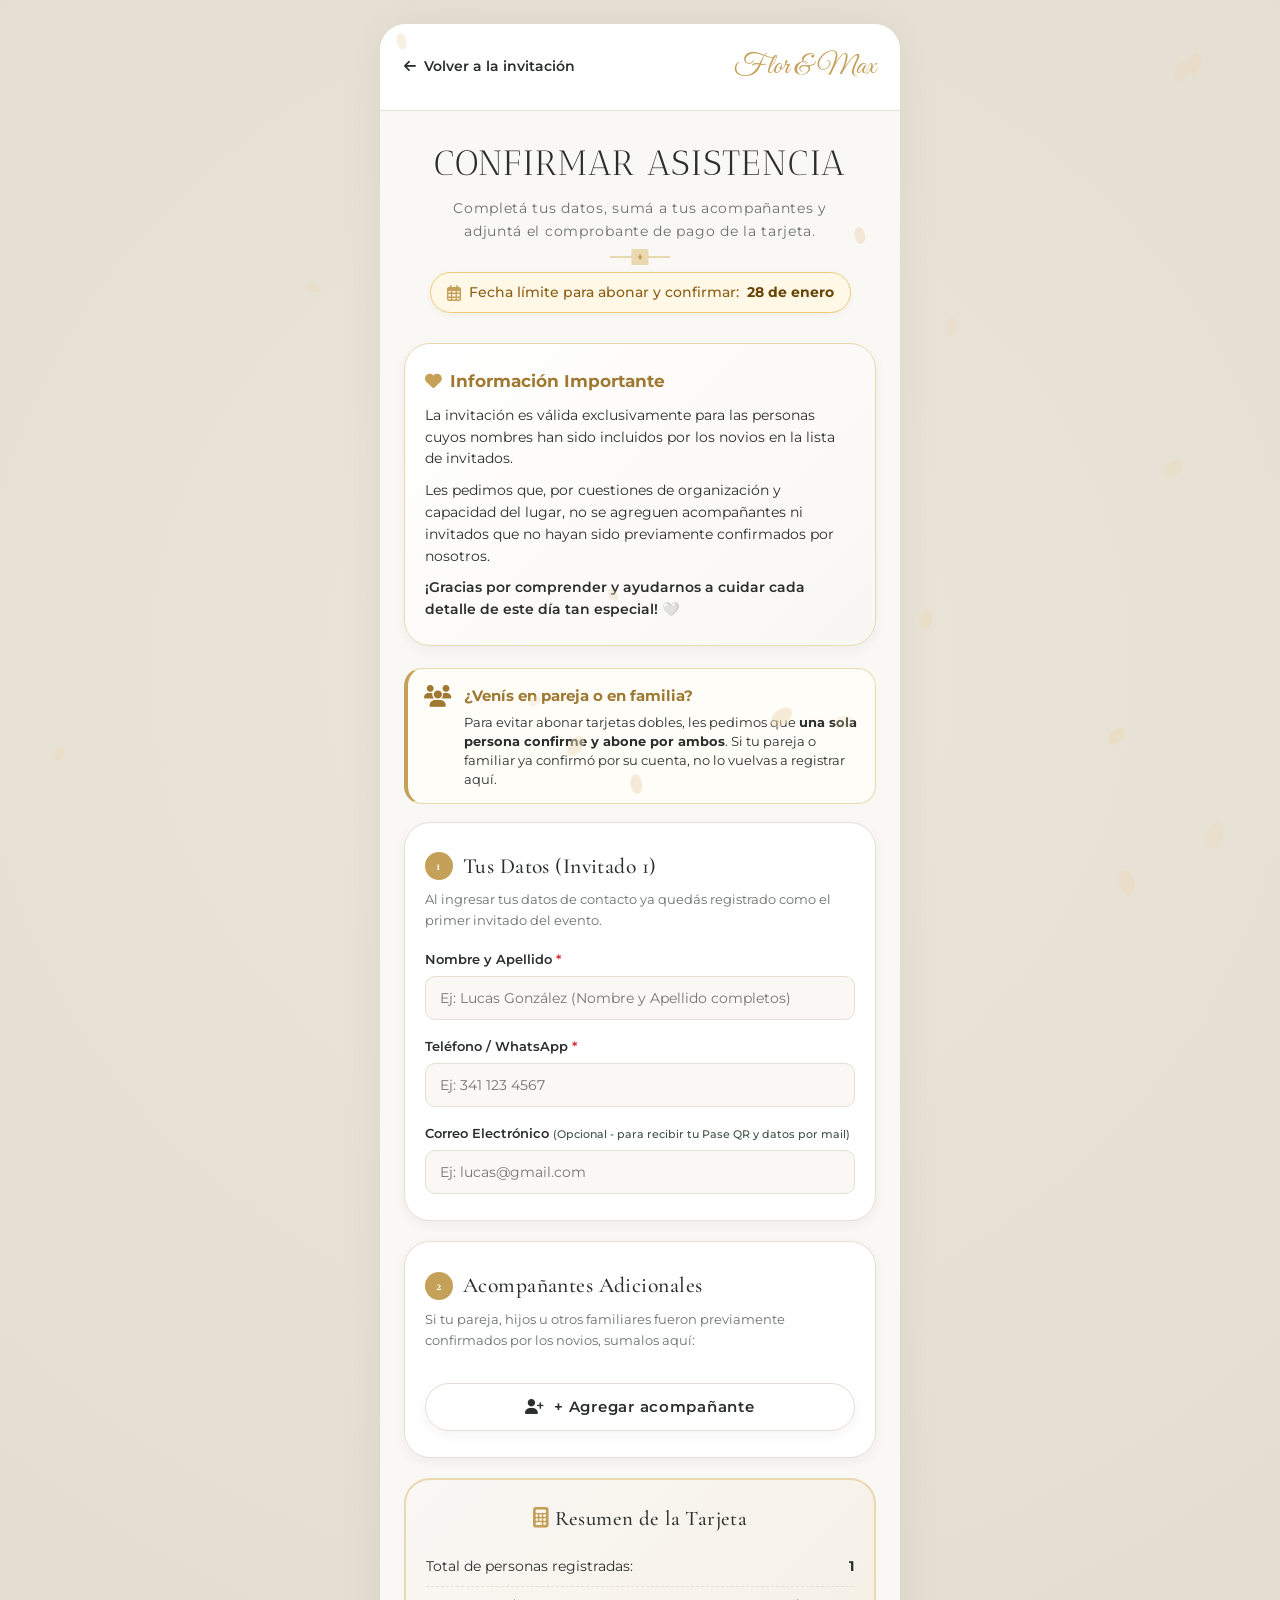
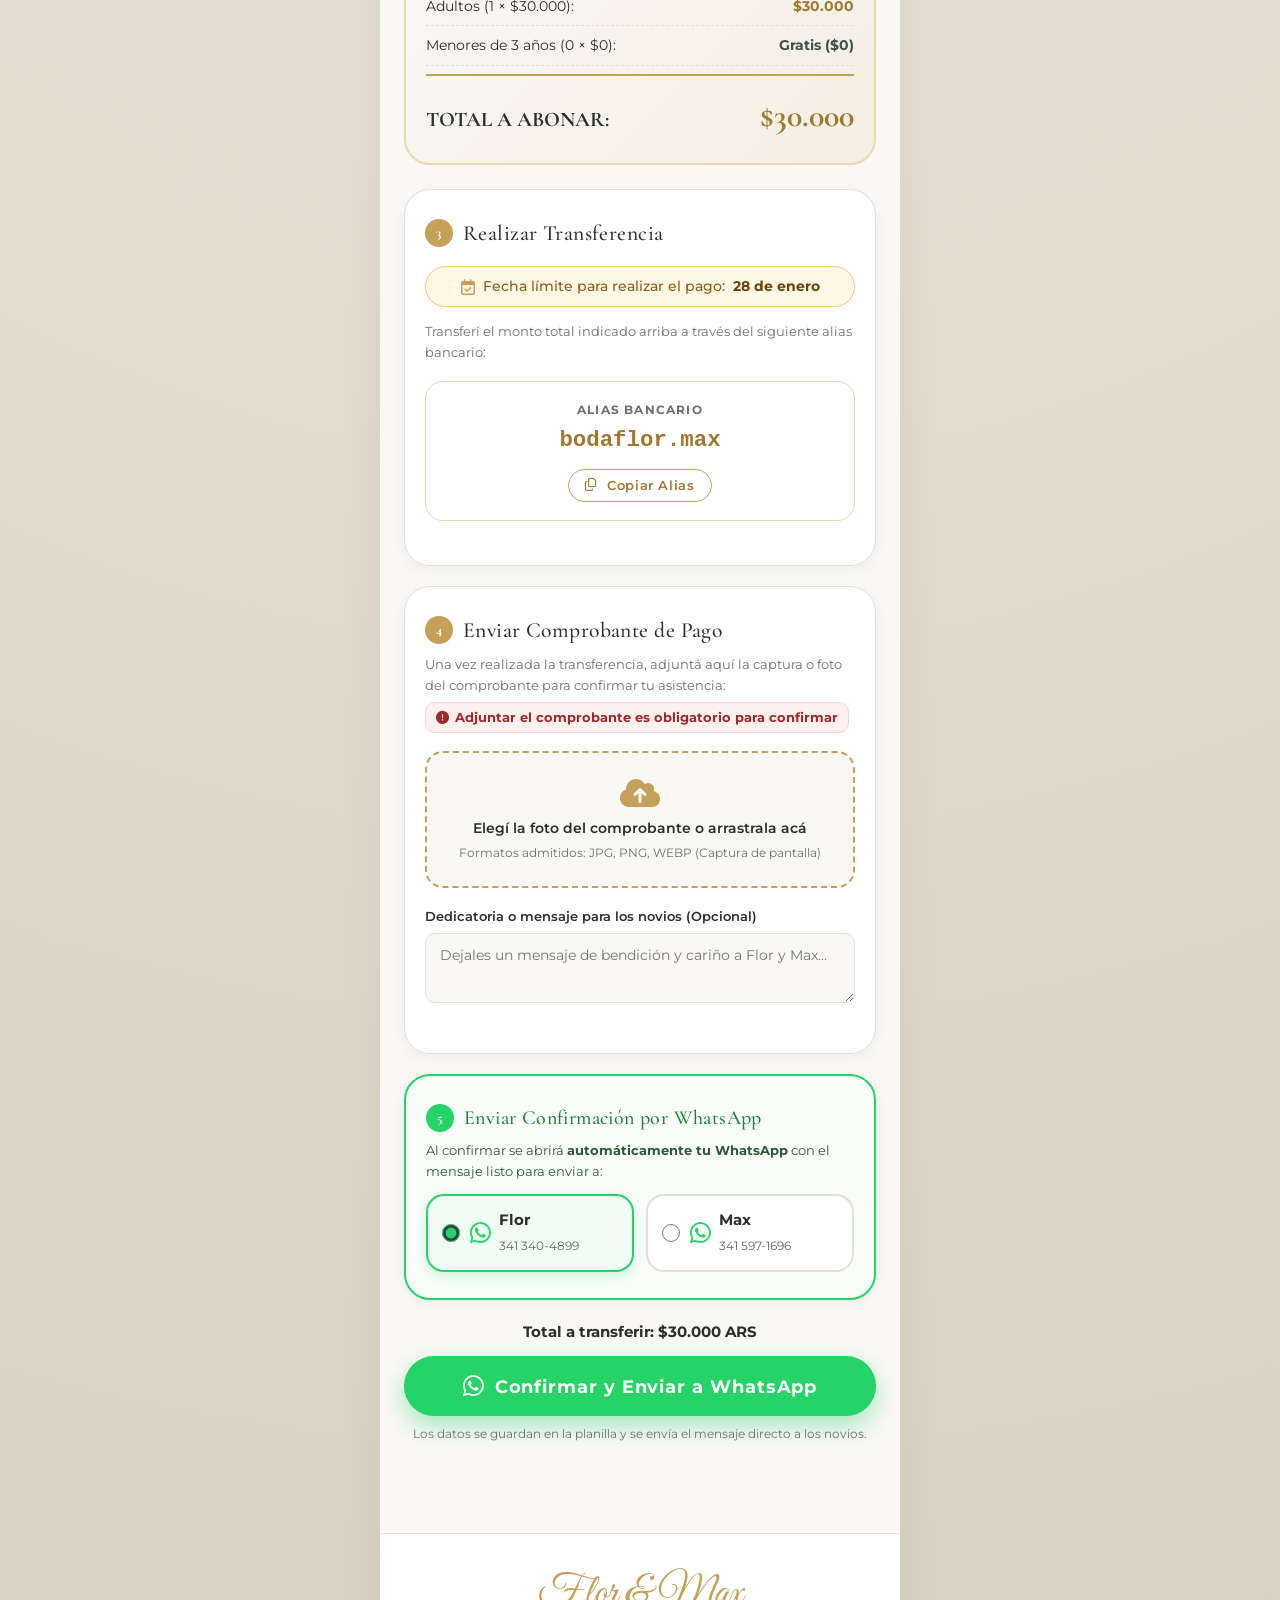
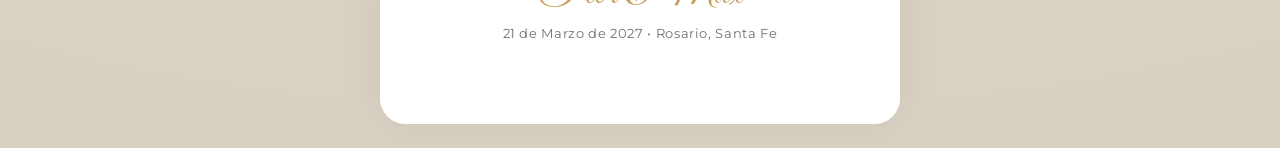
==== commit 4abe7dd7: "Add files via upload" ====
--- a/confirmar.html
+++ b/confirmar.html
@@ -134,7 +134,7 @@
             </div>
 
             <div class="form-group" style="margin-bottom: 0;">
-              <label class="form-label" for="respEmail">Correo Electrónico <small style="color: var(--color-sage-dark); font-weight: 500;">(Opcional - para recibir la confirmación con los datos de la boda)</small></label>
+              <label class="form-label" for="respEmail">Correo Electrónico <small style="color: var(--color-sage-dark); font-weight: 500;">(Opcional - para recibir tu Pase QR y datos por mail)</small></label>
               <input type="email" id="respEmail" class="form-control" placeholder="Ej: lucas@gmail.com">
             </div>
           </div>
@@ -328,6 +328,36 @@
           <i class="fab fa-whatsapp" style="font-size: 24px;"></i> Enviar Mensaje a <span id="recipientNameDisplay">los Novios</span>
         </a>
 
+        <!-- TARJETA DE PASE DIGITAL CON QR CODE PARA LA FIESTA -->
+        <div id="successQrCard" class="qr-pass-card" style="display: none;">
+          <div class="qr-pass-header">
+            <span class="qr-pass-kicker">TU PASE DIGITAL PARA LA FIESTA</span>
+            <h3 class="qr-pass-title">Presentalo en la puerta</h3>
+          </div>
+
+          <div class="qr-pass-body">
+            <div class="qr-canvas-frame">
+              <canvas id="successQrCanvas"></canvas>
+            </div>
+            <div class="qr-pass-code-pill" id="successPassIdBadge">FM-XXXXXX</div>
+            <p class="qr-pass-hint">
+              Al escanear este código en el ingreso, se mostrará tu nombre, apellido y tus acompañantes confirmados.
+            </p>
+
+            <div class="qr-pass-actions">
+              <button type="button" id="btnDownloadPassPng" class="btn btn-primary btn-block">
+                <i class="fas fa-download"></i> Guardar Pase QR (Imagen)
+              </button>
+              <a id="btnOpenPassLink" href="#" target="_blank" class="btn btn-outline-gold btn-block" style="margin-top: 10px;">
+                <i class="fas fa-external-link-alt"></i> Ver Pase Online
+              </a>
+            </div>
+          </div>
+        </div>
+
+        <!-- Estado del envío por correo electrónico -->
+        <div id="emailStatusBanner" class="email-status-banner" style="display: none;"></div>
+
         <!-- Tarjeta Resumen de Confirmación -->
         <div style="background: #FFF; border: 1px solid var(--color-gold-light); border-radius: var(--radius-lg); padding: 24px 20px; text-align: left; margin-bottom: 24px; box-shadow: var(--shadow-sm);">
           <div style="display: flex; justify-content: space-between; align-items: center; border-bottom: 1px solid var(--color-border); padding-bottom: 10px; margin-bottom: 12px;">
@@ -378,7 +408,9 @@
   <div id="toastNotice" class="toast-notice"></div>
 
   <!-- Scripts -->
+  <script src="assets/js/vendor/qrious.min.js"></script>
   <script src="assets/js/config.js"></script>
+  <script src="assets/js/pass-utils.js"></script>
   <script src="assets/js/rsvp.js"></script>
   <script src="assets/js/main.js"></script>
 </body>
--- a/assets/css/styles.css
+++ b/assets/css/styles.css
@@ -959,20 +959,11 @@
   position: fixed;
   bottom: 20px;
   left: 50%;
-  transform: translateX(-50%) translateY(30px);
+  transform: translateX(-50%);
   z-index: 998;
   width: 90%;
   max-width: 440px;
   box-shadow: 0 10px 30px rgba(0, 0, 0, 0.2);
-  opacity: 0;
-  pointer-events: none;
-  transition: opacity 0.4s ease, transform 0.4s cubic-bezier(0.2, 0.8, 0.2, 1);
-}
-
-.floating-rsvp-btn.visible {
-  opacity: 1;
-  pointer-events: auto;
-  transform: translateX(-50%) translateY(0);
 }
 
 /* ============================================================
@@ -1495,673 +1486,688 @@
 @keyframes fadeIn {
   from { opacity: 0; transform: translateY(-4px); }
   to { opacity: 1; transform: translateY(0); }
-}
+}
+
 
 /* ============================================================
-   EXPERIENCIA SCROLL-DRIVEN: SOBRE INTERACTIVO CON LAZO
-   (THE DIGITAL YES - FRESCO LUXURY WEDDING EDITION)
-   Apertura 100% controlada por la física del scroll del usuario
+   SISTEMA DE PASE DIGITAL QR Y CONTROL DE PORTERÍA
    ============================================================ */
 
-.envelope-scroll-experience {
-  position: relative;
-  width: 100%;
-  height: 220vh; /* Espacio de scroll cinemático y suave */
-  background: #FAF8F5;
-  overflow: visible;
-}
-
-.envelope-sticky-viewport {
-  position: sticky;
-  top: 0;
-  left: 0;
-  width: 100%;
-  height: 100vh;
+.qr-pass-card {
+  background: #FFFDF9;
+  border: 2px solid var(--color-gold);
+  border-radius: var(--radius-lg);
   overflow: hidden;
-  display: flex;
-  flex-direction: column;
-  align-items: center;
-  justify-content: center;
-  background: radial-gradient(circle at 50% 45%, #FBF8F2 0%, #EDE6D8 100%);
-  perspective: 1200px;
-  -webkit-perspective: 1200px;
-  will-change: opacity;
-  transition: opacity 0.2s ease-out;
-  z-index: 50;
-}
-
-/* Fondo decorativo con textura sutil */
-.envelope-backdrop {
-  position: absolute;
-  inset: 0;
-  pointer-events: none;
-  background-image: radial-gradient(rgba(197, 160, 89, 0.08) 1px, transparent 1px);
-  background-size: 28px 28px;
-  opacity: 0.7;
-}
-
-/* Contenedor 3D del Sobre */
-.scroll-envelope-wrapper {
-  position: relative;
-  width: min(90vw, 420px);
-  height: 260px;
-  perspective: 1200px;
-  transform-style: preserve-3d;
-  margin-top: -30px;
-  will-change: transform;
-  transition: transform 0.08s ease-out;
-}
-
-/* Base interior del sobre */
-.scroll-envelope-back {
-  position: absolute;
-  inset: 0;
-  background: linear-gradient(145deg, #F8F5EE 0%, #EDE6D9 100%);
-  border-radius: 8px;
-  box-shadow: 0 25px 55px rgba(43, 47, 44, 0.18), 0 8px 18px rgba(0, 0, 0, 0.07);
-  border: 1px solid rgba(197, 160, 89, 0.35);
-  z-index: 1;
+  margin-bottom: 22px;
+  box-shadow: 0 14px 36px rgba(43, 47, 44, 0.12);
+  text-align: center;
+}
+
+.qr-pass-header {
+  background: linear-gradient(135deg, #4B5842 0%, #3F5247 100%);
+  color: #FFF;
+  padding: 18px 16px;
+}
+
+.qr-pass-kicker {
+  display: block;
+  font-size: 0.7rem;
+  letter-spacing: 0.2em;
+  text-transform: uppercase;
+  color: var(--color-gold-light);
+  font-weight: 600;
+  margin-bottom: 4px;
+}
+
+.qr-pass-title {
+  margin: 0;
+  font-family: var(--font-serif);
+  font-size: 1.55rem;
+  color: #FFF;
+  font-weight: 600;
+}
+
+.qr-pass-body {
+  padding: 22px 18px 20px;
+}
+
+.qr-canvas-frame {
+  display: inline-flex;
+  padding: 10px;
+  background: #FFF;
+  border: 1px solid var(--color-gold-light);
+  border-radius: 14px;
+  box-shadow: var(--shadow-sm);
+}
+
+.qr-canvas-frame canvas {
+  display: block;
+  max-width: 100%;
+  height: auto;
+}
+
+.qr-pass-code-pill {
+  display: inline-block;
+  margin-top: 12px;
+  padding: 6px 18px;
+  border-radius: var(--radius-full);
+  background: var(--color-sage-light);
+  color: #4a5d4e;
+  font-weight: 700;
+  font-size: 0.95rem;
+  letter-spacing: 0.12em;
+  border: 1px solid rgba(74, 93, 78, 0.2);
+}
+
+.qr-pass-hint {
+  font-size: 0.82rem;
+  color: var(--color-text-muted);
+  margin: 12px 0 18px;
+  line-height: 1.45;
+}
+
+.email-status-banner {
+  display: flex;
+  align-items: flex-start;
+  gap: 10px;
+  padding: 12px 14px;
+  border-radius: var(--radius-md);
+  font-size: 0.84rem;
+  line-height: 1.45;
+  text-align: left;
+  margin-bottom: 20px;
+}
+
+.email-status-banner i {
+  font-size: 1.1rem;
+  margin-top: 2px;
+  flex-shrink: 0;
+}
+
+.email-status-ok {
+  background: #E8F5E9;
+  color: #1B5E20;
+  border: 1px solid #C8E6C9;
+}
+
+.email-status-warn {
+  background: #FFF8E7;
+  color: #8C5E14;
+  border: 1px solid #F3D18E;
+}
+
+.email-status-info {
+  background: var(--color-sage-light);
+  color: var(--color-sage-dark);
+  border: 1px solid #CBD8D0;
+}
+
+/* ============================================================
+   PÁGINA DE PASE DIGITAL INDIVIDUAL (pase.html)
+   ============================================================ */
+
+.pass-state-box {
+  background: #FFF;
+  border: 1px solid var(--color-border);
+  border-radius: var(--radius-lg);
+  padding: 40px 24px;
+  text-align: center;
+  box-shadow: var(--shadow-sm);
+}
+
+.digital-ticket-card {
+  background: #FFFDF9;
+  border: 1.5px solid var(--color-gold-light);
+  border-radius: 24px;
   overflow: hidden;
-}
-
-.envelope-inner-lining {
-  position: absolute;
-  inset: 0;
-  display: flex;
-  align-items: center;
-  justify-content: center;
-  background: linear-gradient(135deg, #FAF7F0 0%, #E9E3D6 100%);
-}
-
-.lining-monogram {
-  font-family: 'Antic Didone', serif;
-  font-size: 3.8rem;
-  color: rgba(75, 88, 66, 0.08);
-  letter-spacing: 0.25em;
-  user-select: none;
-}
-
-/* Carta interior que sale al hacer scroll */
-.scroll-envelope-card {
-  position: absolute;
-  left: 12px;
-  right: 12px;
-  bottom: 8px;
-  height: 350px;
-  background: #FFFDF9;
-  border-radius: 12px;
-  border: 1px solid rgba(197, 160, 89, 0.55);
-  box-shadow: 0 10px 25px rgba(0, 0, 0, 0.12);
-  z-index: 2;
-  will-change: transform, box-shadow;
-  display: flex;
-  flex-direction: column;
-  padding: 16px 14px;
-  text-align: center;
-  box-sizing: border-box;
-  overflow: hidden;
-  transform-origin: bottom center;
-  transition: box-shadow 0.1s ease-out;
-}
-
-.card-inner-border {
-  width: 100%;
-  height: 100%;
-  border: 1px solid rgba(197, 160, 89, 0.35);
-  border-radius: 8px;
-  padding: 12px 10px;
-  box-sizing: border-box;
-  display: flex;
-  flex-direction: column;
-  align-items: center;
-  justify-content: space-between;
-  background: radial-gradient(circle at 50% 20%, #FFFFFF 0%, #FAF8F3 100%);
-}
-
-.card-top-detail {
-  display: flex;
-  flex-direction: column;
-  align-items: center;
-  gap: 2px;
-}
-
-.card-monogram {
-  width: 44px;
-  height: 44px;
+  box-shadow: 0 20px 48px rgba(43, 47, 44, 0.14);
+}
+
+.ticket-header {
+  background: linear-gradient(180deg, #4B5842 0%, #3F5247 100%);
+  color: #FFF;
+  text-align: center;
+  padding: 26px 20px 24px;
+}
+
+.ticket-mini-monogram {
+  width: 66px;
+  height: 66px;
   border-radius: 50%;
   object-fit: cover;
-  border: 1.5px solid var(--color-gold);
-  box-shadow: 0 2px 6px rgba(0, 0, 0, 0.1);
-}
-
-.card-tagline {
-  font-size: 0.64rem;
-  font-weight: 600;
-  text-transform: uppercase;
+  border: 2px solid var(--color-gold-light);
+  margin: 0 auto 10px;
+  display: block;
+}
+
+.ticket-kicker {
+  font-size: 0.7rem;
   letter-spacing: 0.22em;
-  color: var(--color-gold-dark);
-  margin-top: 3px;
-}
-
-.card-names {
-  font-family: 'Antic Didone', serif;
-  font-size: 2.1rem;
-  color: #2B2F2C;
-  font-weight: 400;
-  line-height: 1;
-  margin: 3px 0;
-  letter-spacing: 0.02em;
-}
-
-.card-divider {
-  width: 75px;
-  height: auto;
-  opacity: 0.85;
-  margin: 1px 0;
-}
-
-.card-date-badge {
-  display: inline-block;
-  font-size: 0.7rem;
-  font-weight: 600;
-  letter-spacing: 0.14em;
-  color: #4B5842;
-  background: rgba(75, 88, 66, 0.08);
-  padding: 3px 12px;
-  border-radius: 20px;
-  border: 1px solid rgba(75, 88, 66, 0.15);
-}
-
-.card-photo-arch {
-  width: 92px;
-  height: 108px;
-  border-radius: 46px 46px 6px 6px;
-  overflow: hidden;
-  border: 2px solid #D8B467;
-  box-shadow: 0 4px 12px rgba(0, 0, 0, 0.12);
-  margin-top: 2px;
-}
-
-.card-photo-arch img {
-  width: 100%;
-  height: 100%;
-  object-fit: cover;
-  object-position: center 25%;
-  display: block;
-}
-
-.card-venue {
-  font-size: 0.7rem;
-  color: #666;
-  margin: 2px 0 0;
-  font-weight: 500;
-}
-
-/* Solapa triangular superior (Giro 3D rotateX) */
-.scroll-envelope-flap {
+  color: var(--color-gold-light);
+  font-weight: 600;
+  margin-bottom: 4px;
+}
+
+.ticket-couple {
+  font-family: var(--font-serif);
+  font-size: 2.2rem;
+  font-weight: 600;
+  color: #FFF;
+  margin: 0;
+  line-height: 1.1;
+}
+
+.ticket-event-date {
+  font-size: 0.82rem;
+  color: rgba(255, 255, 255, 0.9);
+  margin-top: 6px;
+}
+
+.ticket-divider-perforated {
+  position: relative;
+  height: 18px;
+  background: #FFFDF9;
+  border-bottom: 2px dashed var(--color-border);
+  margin-top: -9px;
+}
+
+.ticket-divider-perforated span {
   position: absolute;
-  top: 0;
-  left: 0;
-  width: 100%;
-  height: 135px;
-  transform-origin: top center;
-  transform-style: preserve-3d;
-  -webkit-transform-style: preserve-3d;
-  z-index: 5;
-  will-change: transform;
-}
-
-.flap-face {
-  position: absolute;
-  inset: 0;
-  backface-visibility: hidden;
-  -webkit-backface-visibility: hidden;
-}
-
-.flap-front {
-  z-index: 2;
-}
-
-.flap-front .flap-svg {
-  width: 100%;
-  height: 100%;
-  display: block;
-  overflow: visible;
-}
-
-.flap-back {
-  transform: rotateX(180deg);
-  z-index: 1;
-}
-
-.flap-back .flap-svg {
-  width: 100%;
-  height: 100%;
-  display: block;
-  overflow: visible;
-}
-
-.flap-back-seal {
-  position: absolute;
-  top: 40%;
-  left: 50%;
-  transform: translate(-50%, -50%);
-  z-index: 3;
-}
-
-.seal-inner-circle {
-  font-family: 'Antic Didone', serif;
-  font-size: 0.9rem;
-  color: #8C7037;
-  font-weight: 600;
-  letter-spacing: 0.1em;
-  opacity: 0.65;
-}
-
-/* Bolsillo frontal que cubre la carta */
-.scroll-envelope-pocket {
-  position: absolute;
-  inset: 0;
-  z-index: 4;
-  pointer-events: none;
-}
-
-.pocket-svg {
-  width: 100%;
-  height: 100%;
-  display: block;
-  overflow: visible;
-}
-
-/* Cintas de seda verde oliva con reflejos */
-.scroll-ribbon-horizontal-left,
-.scroll-ribbon-horizontal-right {
-  position: absolute;
-  top: calc(50% - 15px);
-  height: 30px;
-  width: 50%;
-  z-index: 6;
-  background: linear-gradient(180deg, #5C6D54 0%, #4B5842 50%, #384332 100%);
-  box-shadow: 0 4px 10px rgba(0, 0, 0, 0.22);
-  border-top: 1px solid rgba(216, 180, 103, 0.45);
-  border-bottom: 1px solid rgba(216, 180, 103, 0.45);
-  will-change: transform, opacity;
-}
-
-.scroll-ribbon-horizontal-left {
-  left: 0;
-  transform-origin: left center;
-}
-
-.scroll-ribbon-horizontal-right {
-  right: 0;
-  transform-origin: right center;
-}
-
-.scroll-ribbon-vertical-top,
-.scroll-ribbon-vertical-bottom {
-  position: absolute;
-  left: calc(50% - 15px);
-  width: 30px;
-  height: 50%;
-  z-index: 6;
-  background: linear-gradient(90deg, #5C6D54 0%, #4B5842 50%, #384332 100%);
-  box-shadow: 0 4px 10px rgba(0, 0, 0, 0.2);
-  border-left: 1px solid rgba(216, 180, 103, 0.45);
-  border-right: 1px solid rgba(216, 180, 103, 0.45);
-  will-change: transform, opacity;
-}
-
-.scroll-ribbon-vertical-top {
-  top: 0;
-  transform-origin: top center;
-}
-
-.scroll-ribbon-vertical-bottom {
-  bottom: 0;
-  transform-origin: bottom center;
-}
-
-/* Contenedor del Lazo Central de Seda */
-.scroll-bow-container {
-  position: absolute;
-  top: 50%;
-  left: 50%;
-  transform: translate(-50%, -50%);
-  width: 160px;
-  height: 110px;
-  z-index: 7;
-  pointer-events: none;
-  display: flex;
-  align-items: center;
-  justify-content: center;
-}
-
-.bow-loop {
-  position: absolute;
-  width: 66px;
-  height: 48px;
-  will-change: transform, opacity;
-}
-
-.bow-loop-left {
-  right: calc(50% + 2px);
-  top: calc(50% - 24px);
-  transform-origin: right center;
-}
-
-.bow-loop-right {
-  left: calc(50% + 2px);
-  top: calc(50% - 24px);
-  transform-origin: left center;
-}
-
-.bow-svg {
-  width: 100%;
-  height: 100%;
-  display: block;
-  overflow: visible;
-}
-
-.bow-tail {
-  position: absolute;
-  width: 44px;
-  height: 72px;
-  top: calc(50% - 4px);
-  will-change: transform, opacity;
-}
-
-.bow-tail-left {
-  right: calc(50% - 2px);
-  transform-origin: top right;
-}
-
-.bow-tail-right {
-  left: calc(50% - 2px);
-  transform-origin: top left;
-}
-
-.tail-svg {
-  width: 100%;
-  height: 100%;
-  display: block;
-  overflow: visible;
-}
-
-.bow-knot {
-  position: absolute;
-  width: 38px;
-  height: 38px;
-  top: calc(50% - 19px);
-  left: calc(50% - 19px);
-  z-index: 8;
-  display: flex;
-  align-items: center;
-  justify-content: center;
-  will-change: transform, opacity;
-}
-
-.knot-fabric {
-  position: absolute;
-  inset: 0;
-  background: radial-gradient(circle at 35% 35%, #687B60, #414D3A);
-  border-radius: 9px;
-  box-shadow: 0 4px 10px rgba(0, 0, 0, 0.4), inset 0 1px 2px rgba(255, 255, 255, 0.3);
-  border: 1px solid rgba(197, 160, 89, 0.5);
-}
-
-.gold-seal-mini {
-  position: relative;
-  z-index: 2;
+  top: 7px;
   width: 22px;
   height: 22px;
+  background: var(--color-cream);
   border-radius: 50%;
-  background: radial-gradient(circle at 35% 30%, #F5DE98, #C5A059 60%, #8A6A2C 100%);
-  box-shadow: 0 2px 4px rgba(0, 0, 0, 0.3), inset 0 1px 1px rgba(255, 255, 255, 0.6);
-  display: flex;
-  align-items: center;
-  justify-content: center;
-}
-
-.gold-seal-mini span {
-  font-family: 'Antic Didone', serif;
-  font-size: 0.52rem;
-  font-weight: 700;
-  color: #382B13;
-  letter-spacing: -0.05em;
-}
-
-/* Indicador Guía de Scroll */
-.scroll-guide-indicator {
-  position: absolute;
-  bottom: 26px;
-  left: 0;
-  right: 0;
-  display: flex;
-  flex-direction: column;
+}
+
+.ticket-divider-perforated span:first-child { left: -11px; }
+.ticket-divider-perforated span:last-child { right: -11px; }
+
+.ticket-body {
+  padding: 22px 22px 26px;
+  text-align: center;
+}
+
+.pass-status-pill {
+  display: inline-flex;
   align-items: center;
   gap: 6px;
-  z-index: 20;
-  cursor: pointer;
-  user-select: none;
-  transition: opacity 0.3s ease, transform 0.3s ease;
-}
-
-.guide-pill {
-  display: inline-flex;
-  align-items: center;
-  gap: 9px;
-  background: rgba(255, 255, 255, 0.94);
-  backdrop-filter: blur(10px);
-  -webkit-backdrop-filter: blur(10px);
-  padding: 11px 24px;
-  border-radius: 30px;
-  border: 1px solid rgba(197, 160, 89, 0.4);
-  box-shadow: 0 8px 24px rgba(0, 0, 0, 0.12);
-  color: #2B2F2C;
-  font-family: 'Montserrat', sans-serif;
-  font-size: 0.84rem;
-  font-weight: 600;
-  letter-spacing: 0.04em;
-}
-
-.guide-chevron-animated {
-  color: #C5A059;
-  font-size: 0.95rem;
-  animation: guideBounce 1.6s infinite ease-in-out;
-}
-
-.guide-subtext {
-  font-size: 0.72rem;
-  color: rgba(43, 47, 44, 0.55);
-  letter-spacing: 0.05em;
-  text-transform: uppercase;
-  font-family: 'Montserrat', sans-serif;
-  font-weight: 500;
-}
-
-@keyframes guideBounce {
-  0%, 100% { transform: translateY(0); }
-  50% { transform: translateY(5px); }
-}
-
-/* Botón flotante para reabrir el sobre */
-.btn-reopen-envelope {
-  position: fixed;
-  top: 14px;
-  right: 14px;
-  background: rgba(255, 255, 255, 0.94);
-  backdrop-filter: blur(8px);
-  -webkit-backdrop-filter: blur(8px);
-  border: 1px solid var(--color-gold-light);
-  color: var(--color-sage-dark);
-  padding: 8px 16px;
+  padding: 6px 14px;
   border-radius: var(--radius-full);
   font-size: 0.82rem;
-  font-weight: 600;
+  font-weight: 700;
+}
+
+.pass-status-confirmed {
+  background: #E8F5E9;
+  color: #2E7D32;
+  border: 1px solid #C8E6C9;
+}
+
+.pass-status-entered {
+  background: #FFF3E0;
+  color: #E65100;
+  border: 1px solid #FFE0B2;
+}
+
+.ticket-info-block {
+  text-align: left;
+  background: #FFF;
+  border: 1px solid var(--color-border);
+  border-radius: var(--radius-md);
+  padding: 14px 16px;
+  margin-bottom: 12px;
+}
+
+.ticket-label {
+  display: block;
+  font-size: 0.68rem;
+  font-weight: 700;
+  letter-spacing: 0.14em;
+  text-transform: uppercase;
+  color: var(--color-gold-dark);
+  margin-bottom: 4px;
+}
+
+.ticket-titular-name {
+  font-family: var(--font-serif);
+  font-size: 1.55rem;
+  font-weight: 700;
+  color: #4a5d4e;
+  margin: 0;
+  line-height: 1.2;
+}
+
+.pass-companions-list {
+  list-style: none;
+  padding: 0;
+  margin: 4px 0 0;
+  text-align: left;
+}
+
+.pass-companions-list li {
+  padding: 6px 0;
+  border-bottom: 1px dashed #EEEAE2;
+  font-size: 0.92rem;
+  color: var(--color-dark);
+}
+
+.pass-companions-list li:last-child {
+  border-bottom: none;
+  padding-bottom: 0;
+}
+
+.pass-no-companions {
+  margin: 4px 0 0;
+  font-size: 0.88rem;
+  font-style: italic;
+  color: var(--color-text-muted);
+}
+
+.pass-child-badge {
+  display: inline-block;
+  margin-left: 6px;
+  padding: 2px 8px;
+  border-radius: var(--radius-full);
+  background: var(--color-sage-light);
+  color: var(--color-sage-dark);
+  font-size: 0.72rem;
+  font-weight: 600;
+}
+
+.ticket-meta-row {
+  display: grid;
+  grid-template-columns: 1fr 1fr;
+  gap: 10px;
+  background: var(--color-gold-soft);
+  border-radius: var(--radius-md);
+  padding: 12px;
+  margin-bottom: 18px;
+}
+
+.ticket-qr-wrapper {
+  background: #FFF;
+  border: 1px solid var(--color-gold-light);
+  border-radius: var(--radius-md);
+  padding: 16px;
+  display: inline-block;
+}
+
+.ticket-qr-caption {
+  font-size: 0.78rem;
+  color: var(--color-text-muted);
+  margin: 8px 0 0;
+}
+
+.ticket-venue-foot {
+  font-size: 0.8rem;
+  color: var(--color-text-muted);
+  margin: 18px 0 0;
+}
+
+/* ============================================================
+   PÁGINA DE PORTERÍA Y ESCÁNER QR (recepcion.html)
+   ============================================================ */
+
+.reception-pin-input {
+  text-align: center;
+  font-size: 1.8rem;
+  letter-spacing: 0.35em;
+  font-weight: 700;
+  max-width: 240px;
+  margin: 0 auto;
+}
+
+.reception-pin-error {
+  color: #C62828;
+  font-size: 0.85rem;
+  font-weight: 600;
+  margin-bottom: 12px;
+}
+
+.reception-stats-card {
+  background: linear-gradient(135deg, #4B5842 0%, #3A4733 100%);
+  color: #FFF;
+  border-radius: var(--radius-lg);
+  padding: 18px 18px 14px;
+  margin-bottom: 16px;
+  box-shadow: var(--shadow-md);
+}
+
+.reception-stats-top {
+  display: flex;
+  justify-content: space-between;
+  align-items: flex-start;
+  gap: 12px;
+}
+
+.reception-stat-big {
+  font-size: 1.9rem;
+  font-weight: 700;
+  line-height: 1.1;
+  margin: 4px 0 2px;
+}
+
+.reception-stat-big small {
+  font-size: 0.85rem;
+  font-weight: 400;
+  opacity: 0.85;
+}
+
+.reception-stat-sub {
+  font-size: 0.78rem;
+  opacity: 0.85;
+}
+
+.btn-reception-mini {
+  background: rgba(255, 255, 255, 0.16);
+  border: 1px solid rgba(255, 255, 255, 0.3);
+  color: #FFF;
+  padding: 6px 12px;
+  border-radius: var(--radius-full);
+  font-size: 0.75rem;
+  font-weight: 600;
+  cursor: pointer;
   display: inline-flex;
   align-items: center;
+  gap: 5px;
+}
+
+.btn-mini-logout {
+  background: rgba(0, 0, 0, 0.18);
+}
+
+.reception-progress-track {
+  height: 7px;
+  background: rgba(255, 255, 255, 0.2);
+  border-radius: 99px;
+  overflow: hidden;
+  margin: 12px 0 8px;
+}
+
+.reception-progress-fill {
+  height: 100%;
+  background: #EAD8B1;
+  border-radius: 99px;
+  transition: width 0.4s ease;
+}
+
+.reception-sync-bar {
+  font-size: 0.74rem;
+  color: rgba(255, 255, 255, 0.88);
+}
+
+.pending-sync-banner {
+  background: #FFF8E7;
+  border: 1px solid #F3D18E;
+  color: #8C5E14;
+  border-radius: var(--radius-md);
+  padding: 10px 14px;
+  margin-bottom: 14px;
+  display: flex;
+  align-items: center;
+  justify-content: space-between;
+  gap: 8px;
+  font-size: 0.8rem;
+  font-weight: 600;
+}
+
+.pending-sync-banner button {
+  background: #C5A059;
+  color: #FFF;
+  border: none;
+  border-radius: var(--radius-full);
+  padding: 5px 12px;
+  font-size: 0.74rem;
+  font-weight: 700;
+  cursor: pointer;
+}
+
+.reception-tabs {
+  display: grid;
+  grid-template-columns: 1fr 1fr;
+  gap: 10px;
+  margin-bottom: 14px;
+}
+
+.reception-tab-btn {
+  padding: 12px;
+  border-radius: var(--radius-md);
+  border: 1px solid var(--color-border);
+  background: #FFF;
+  color: var(--color-text-muted);
+  font-family: var(--font-sans);
+  font-size: 0.88rem;
+  font-weight: 600;
+  cursor: pointer;
+  display: inline-flex;
+  align-items: center;
+  justify-content: center;
   gap: 7px;
+  transition: var(--transition);
+}
+
+.reception-tab-btn.active {
+  background: #4B5842;
+  color: #FFF;
+  border-color: #4B5842;
+  box-shadow: var(--shadow-sm);
+}
+
+.qr-reader-box {
+  width: 100%;
+  border-radius: var(--radius-md);
+  overflow: hidden;
+  background: #1C1F1D;
+  min-height: 60px;
+}
+
+.directory-filters {
+  display: flex;
+  gap: 6px;
+  margin-bottom: 14px;
+  flex-wrap: wrap;
+}
+
+.filter-pill-btn {
+  border: 1px solid var(--color-border);
+  background: #FAF8F5;
+  color: var(--color-text-muted);
+  padding: 6px 12px;
+  border-radius: var(--radius-full);
+  font-size: 0.76rem;
+  font-weight: 600;
   cursor: pointer;
-  z-index: 999;
-  transition: opacity 0.4s ease, transform 0.3s ease, background 0.3s ease;
+}
+
+.filter-pill-btn.active {
+  background: var(--color-sage-light);
+  color: #4a5d4e;
+  border-color: #4a5d4e;
+}
+
+.reception-guest-directory {
+  display: flex;
+  flex-direction: column;
+  gap: 10px;
+}
+
+.directory-guest-row {
+  width: 100%;
+  text-align: left;
+  background: #FFF;
+  border: 1px solid var(--color-border);
+  border-radius: var(--radius-md);
+  padding: 12px 14px;
+  display: flex;
+  justify-content: space-between;
+  align-items: center;
+  gap: 10px;
+  cursor: pointer;
+  transition: var(--transition);
+  font-family: var(--font-sans);
+}
+
+.directory-guest-row:hover {
+  border-color: var(--color-gold);
   box-shadow: var(--shadow-sm);
-  opacity: 0;
-  pointer-events: none;
-  transform: translateY(-8px);
-}
-
-.btn-reopen-envelope.visible {
-  opacity: 1;
-  pointer-events: auto;
-  transform: translateY(0);
-}
-
-.btn-reopen-envelope:hover {
+}
+
+.directory-guest-row.row-entered {
+  background: #F4FAF5;
+  border-color: #C8E6C9;
+}
+
+.dir-titular-name {
+  font-weight: 700;
+  color: #4a5d4e;
+  font-size: 0.96rem;
+  margin-bottom: 3px;
+}
+
+.dir-meta {
+  display: flex;
+  align-items: center;
+  gap: 10px;
+  font-size: 0.76rem;
+  color: var(--color-text-muted);
+}
+
+.dir-code {
+  background: #FAF8F5;
+  padding: 1px 7px;
+  border-radius: 6px;
+  border: 1px solid var(--color-border);
+  font-weight: 600;
+}
+
+.dir-companions {
+  font-size: 0.78rem;
+  color: #555;
+  margin-top: 4px;
+}
+
+.dir-badge {
+  font-size: 0.72rem;
+  font-weight: 700;
+  padding: 5px 10px;
+  border-radius: var(--radius-full);
+  white-space: nowrap;
+}
+
+.dir-badge-pending {
+  background: #FFF8E7;
+  color: #9F7932;
+}
+
+.dir-badge-in {
+  background: #E8F5E9;
+  color: #2E7D32;
+}
+
+.empty-directory-msg {
+  text-align: center;
+  padding: 28px 12px;
+  color: var(--color-text-muted);
+  font-size: 0.88rem;
+}
+
+/* Modal de resultado de lectura QR */
+.scan-result-overlay {
+  position: fixed;
+  inset: 0;
+  background: rgba(20, 24, 21, 0.78);
+  backdrop-filter: blur(4px);
+  z-index: 2000;
+  display: flex;
+  align-items: center;
+  justify-content: center;
+  padding: 16px;
+}
+
+.scan-result-card {
+  width: 100%;
+  max-width: 440px;
   background: #FFF;
-  border-color: var(--color-gold);
-  color: var(--color-gold-dark);
-  box-shadow: var(--shadow-md);
-}
-
-/* Ajustes responsivos para pantallas móviles */
-@media (max-width: 600px) {
-  .scroll-envelope-wrapper {
-    width: 92vw;
-    height: 245px;
-    margin-top: -15px;
-  }
-  .scroll-envelope-card {
-    height: 330px;
-    padding: 14px 10px;
-  }
-  .card-inner-border {
-    padding: 10px 8px;
-  }
-  .card-names {
-    font-size: 1.85rem;
-  }
-  .card-photo-arch {
-    width: 82px;
-    height: 98px;
-    border-radius: 41px 41px 5px 5px;
-  }
-  .guide-pill {
-    padding: 9px 18px;
-    font-size: 0.8rem;
-  }
-}
-
-/* ------------------------------------------------------------
-   DISEÑO EDITORIAL FRESCO (ITALIAN BOTANICAL LUXURY)
-   ------------------------------------------------------------ */
-.fresco-hero-container {
-  background: #FFFDF9;
-  border: 1px solid var(--color-gold-light);
-  border-radius: var(--radius-lg);
-  box-shadow: 0 18px 45px rgba(43, 47, 44, 0.08);
-  padding: 42px 24px 34px;
-  text-align: center;
-  position: relative;
+  border-radius: 22px;
   overflow: hidden;
-  margin-bottom: 24px;
-}
-
-.fresco-monogram-top {
-  width: 250px;
-  height: 250px;
-  object-fit: cover;
-  border-radius: 50%;
-  margin: 0 auto 16px;
+  box-shadow: 0 24px 60px rgba(0, 0, 0, 0.35);
+  animation: fadeIn 0.2s ease;
+}
+
+.modal-status-banner {
+  padding: 18px 16px;
+  color: #FFF;
+  font-weight: 700;
+  font-size: 1.05rem;
+  letter-spacing: 0.04em;
+  text-align: center;
+  display: flex;
+  align-items: center;
+  justify-content: center;
+  gap: 8px;
+}
+
+.banner-valid { background: #2E7D32; }
+.banner-warning { background: #E65100; }
+.banner-invalid { background: #C62828; }
+
+.scan-result-body {
+  padding: 22px 20px 24px;
+}
+
+.scan-result-top-meta {
+  display: flex;
+  justify-content: space-between;
+  align-items: center;
+  margin-bottom: 4px;
+}
+
+.modal-total-badge {
+  background: var(--color-sage-light);
+  color: #4a5d4e;
+  font-size: 0.74rem;
+  font-weight: 700;
+  padding: 4px 10px;
+  border-radius: var(--radius-full);
+}
+
+.modal-titular-name {
+  font-family: var(--font-serif);
+  font-size: 1.85rem;
+  color: #2B2F2C;
+  font-weight: 700;
+  margin: 0 0 14px;
+  line-height: 1.15;
+}
+
+.modal-companions-box {
+  background: #FAF8F5;
+  border: 1px solid var(--color-border);
+  border-radius: var(--radius-md);
+  padding: 12px 14px;
+  margin-bottom: 12px;
+}
+
+.btn-confirm-entry {
+  background: #2E7D32;
+  color: #FFF;
+  font-size: 1.05rem;
+  font-weight: 700;
+  padding: 16px;
+  border: none;
+  box-shadow: 0 8px 20px rgba(46, 125, 50, 0.35);
+}
+
+.btn-undo-checkin {
   display: block;
-  box-shadow: 0 12px 30px rgba(75, 88, 66, 0.15);
-  border: 2px solid rgba(197, 160, 89, 0.35);
-}
-
-@media (max-width: 420px) {
-  .fresco-monogram-top {
-    width: 215px;
-    height: 215px;
-  }
-}
-
-.fresco-title-names {
-  font-family: 'Antic Didone', serif;
-  font-size: 3rem;
-  color: var(--color-dark);
-  letter-spacing: 0.08em;
-  text-transform: uppercase;
-  margin: 8px 0;
-  line-height: 1.05;
-}
-
-@media (max-width: 420px) {
-  .fresco-title-names {
-    font-size: 2.35rem;
-  }
-}
-
-.fresco-floral-divider {
-  max-width: 180px;
-  height: auto;
-  margin: 12px auto 16px;
-  display: block;
-  opacity: 0.85;
-}
-
-.fresco-intro-verse {
-  font-family: var(--font-serif);
-  font-style: italic;
-  font-size: 1.15rem;
-  color: var(--color-sage-dark);
-  max-width: 420px;
-  margin: 0 auto 18px;
-  line-height: 1.6;
-}
-
-.fresco-couple-photo-wrapper {
   width: 100%;
-  max-width: 380px;
-  height: 400px;
-  margin: 20px auto;
-  border-radius: 200px 200px 20px 20px;
-  overflow: hidden;
-  box-shadow: 0 16px 40px rgba(43, 47, 44, 0.18);
-  border: 4px solid #FFF;
-  position: relative;
-}
-
-@media (max-width: 420px) {
-  .fresco-couple-photo-wrapper {
-    height: 340px;
-    border-radius: 160px 160px 18px 18px;
-  }
-}
-
-.fresco-couple-photo-wrapper img {
-  width: 100%;
-  height: 100%;
-  object-fit: cover;
-  object-position: center top;
-  transition: transform 0.6s ease;
-}
-
-.fresco-couple-photo-wrapper:hover img {
-  transform: scale(1.03);
-}
-
-.fresco-venue-text {
-  font-family: var(--font-serif);
-  font-size: 1.35rem;
-  font-weight: 600;
-  color: var(--color-dark);
-  margin-top: 14px;
-}
-
-.fresco-venue-city {
-  font-size: 0.85rem;
-  color: var(--color-text-muted);
-  letter-spacing: 0.12em;
-  text-transform: uppercase;
-  margin-top: 2px;
-}
+  margin-top: 12px;
+  background: none;
+  border: none;
+  color: #C62828;
+  font-size: 0.8rem;
+  font-weight: 600;
+  cursor: pointer;
+  padding: 6px;
+}
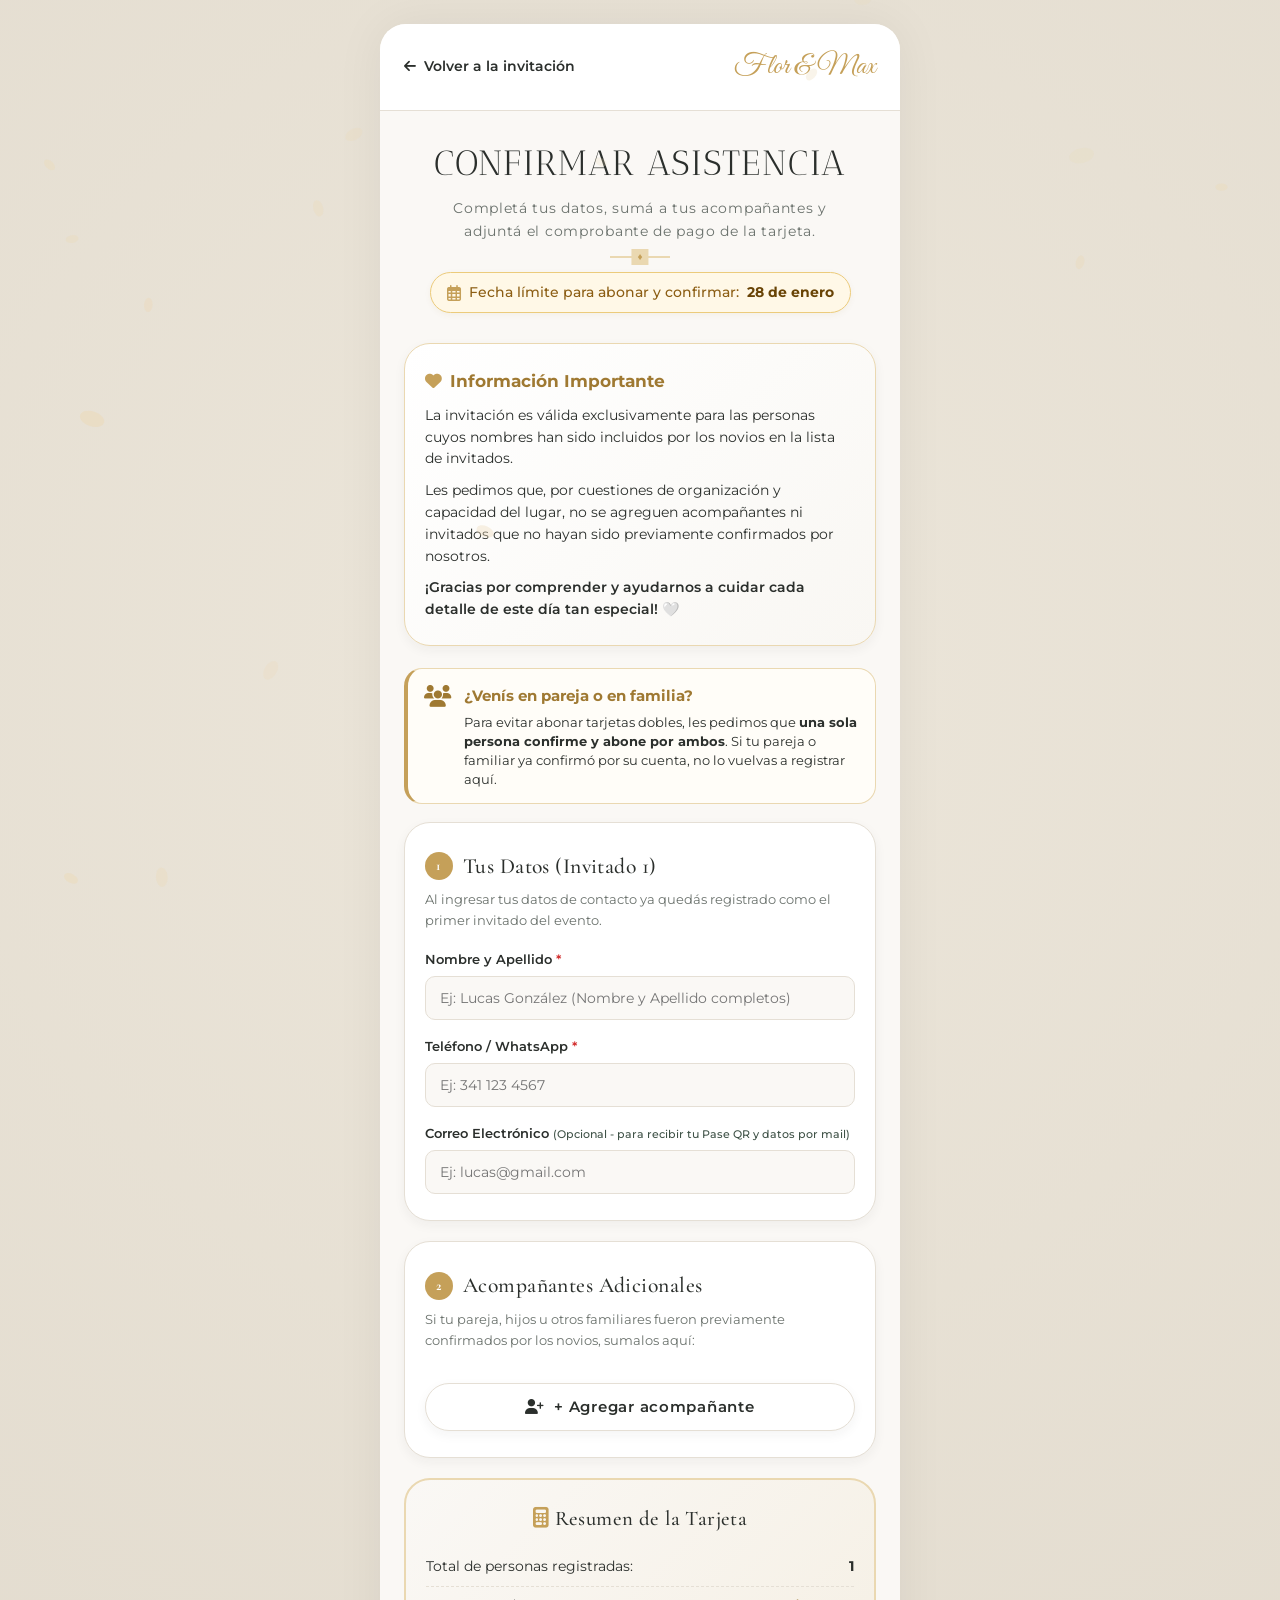
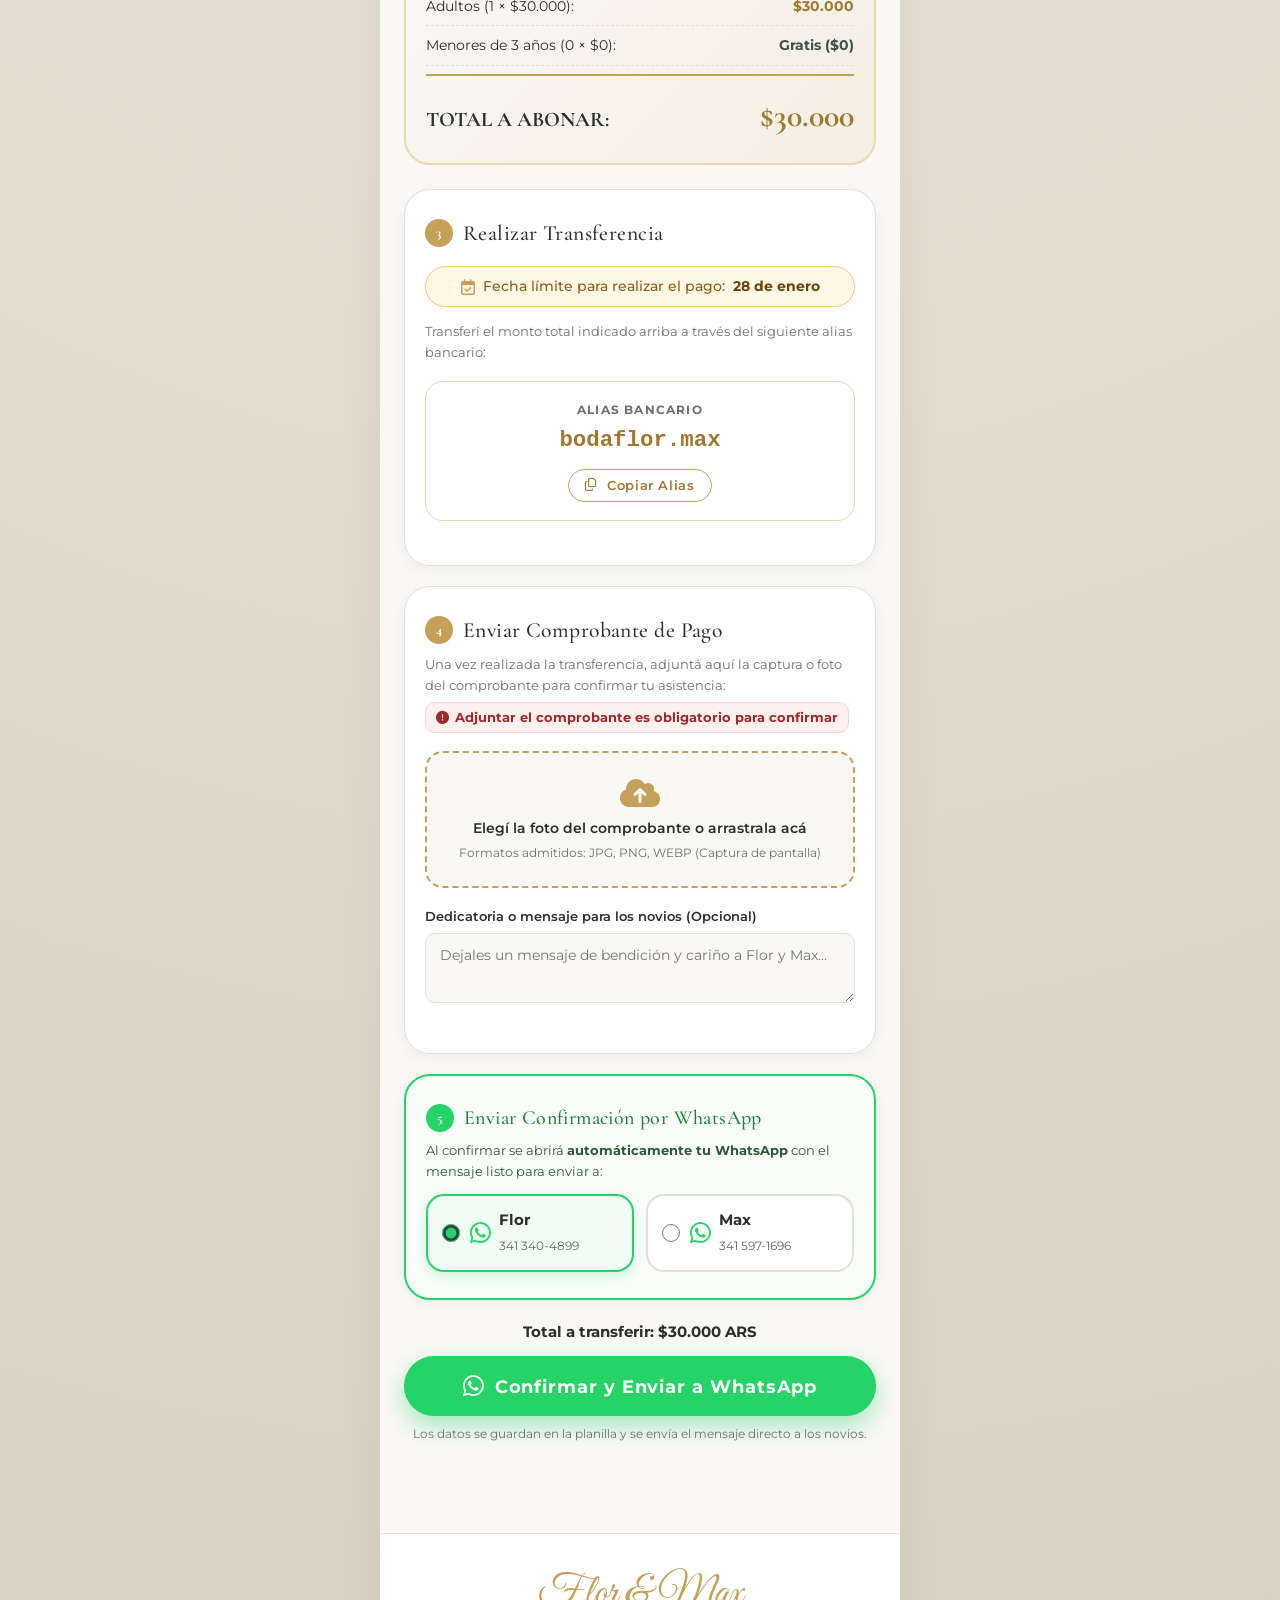
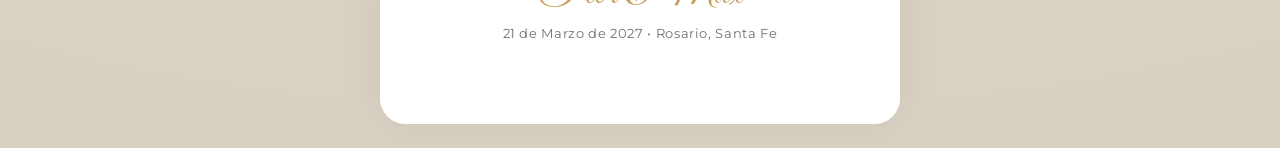
==== commit 0e833404: "Add files via upload" ====
--- a/confirmar.html
+++ b/confirmar.html
@@ -352,6 +352,7 @@
                 <i class="fas fa-external-link-alt"></i> Ver Pase Online
               </a>
             </div>
+            <div id="successIndividualQrsBox" class="individual-qrs-box" style="display: none;"></div>
           </div>
         </div>
 
--- a/assets/css/styles.css
+++ b/assets/css/styles.css
@@ -2171,3 +2171,346 @@
   cursor: pointer;
   padding: 6px;
 }
+
+
+.pwa-install-banner {
+  background: #4B5842;
+  color: #FFF;
+  border-radius: var(--radius-md);
+  padding: 12px 14px;
+  margin-bottom: 14px;
+  display: flex;
+  align-items: center;
+  justify-content: space-between;
+  gap: 10px;
+  box-shadow: var(--shadow-sm);
+}
+
+.btn-pwa-install {
+  background: #C5A059;
+  color: #FFF;
+  border: none;
+  border-radius: var(--radius-full);
+  padding: 7px 14px;
+  font-size: 0.78rem;
+  font-weight: 700;
+  cursor: pointer;
+  white-space: nowrap;
+}
+
+.session-locked-box {
+  background: #FFF8E7;
+  border: 1.5px solid #F3D18E;
+  border-left: 4px solid #D97706;
+  color: #8C5E14;
+  border-radius: var(--radius-md);
+  padding: 14px;
+  margin-bottom: 16px;
+  text-align: center;
+}
+
+/* QRs individuales para acompañantes (confirmar.html & pase.html) */
+.individual-qrs-box {
+  margin-top: 18px;
+  padding-top: 16px;
+  border-top: 1px dashed rgba(197, 160, 89, 0.45);
+  text-align: left;
+}
+
+.individual-qrs-header {
+  font-size: 0.88rem;
+  font-weight: 700;
+  color: var(--color-dark);
+  margin-bottom: 10px;
+}
+
+.individual-qrs-header span {
+  display: block;
+  font-weight: 400;
+  font-size: 0.78rem;
+  color: var(--color-text-muted);
+  margin-top: 3px;
+}
+
+.individual-qrs-list {
+  display: flex;
+  flex-direction: column;
+  gap: 8px;
+}
+
+.individual-qr-row {
+  display: flex;
+  flex-wrap: wrap;
+  align-items: center;
+  justify-content: space-between;
+  gap: 8px;
+  background: #FAF8F3;
+  border: 1px solid #EAE2D0;
+  border-radius: 10px;
+  padding: 10px 12px;
+}
+
+.individual-qr-info strong {
+  display: block;
+  font-size: 0.9rem;
+  color: var(--color-dark);
+}
+
+.individual-qr-code {
+  font-size: 0.74rem;
+  color: var(--color-gold-dark);
+  font-weight: 600;
+  letter-spacing: 0.05em;
+}
+
+.individual-qr-btns {
+  display: flex;
+  gap: 6px;
+  flex-wrap: wrap;
+}
+
+.btn-mini-outline {
+  display: inline-flex;
+  align-items: center;
+  gap: 5px;
+  padding: 6px 10px;
+  border-radius: 999px;
+  border: 1px solid #C5A059;
+  background: #FFF;
+  color: #8C6A23;
+  font-size: 0.76rem;
+  font-weight: 600;
+  text-decoration: none;
+  cursor: pointer;
+}
+
+.btn-share-wa-mini {
+  display: inline-flex;
+  align-items: center;
+  gap: 5px;
+  padding: 6px 11px;
+  border-radius: 999px;
+  background: #1B8A4B;
+  color: #FFF !important;
+  font-size: 0.76rem;
+  font-weight: 600;
+  text-decoration: none;
+  cursor: pointer;
+}
+
+.pass-members-qr-section {
+  margin-top: 22px;
+  padding-top: 18px;
+  border-top: 1px dashed rgba(197, 160, 89, 0.5);
+  text-align: left;
+}
+
+.pass-members-header {
+  font-size: 0.94rem;
+  font-weight: 700;
+  color: var(--color-dark);
+  margin-bottom: 12px;
+}
+
+.pass-members-header p {
+  font-size: 0.8rem;
+  font-weight: 400;
+  color: var(--color-text-muted);
+  margin: 4px 0 0;
+  line-height: 1.4;
+}
+
+.pass-members-grid {
+  display: flex;
+  flex-direction: column;
+  gap: 14px;
+}
+
+.individual-qr-item {
+  background: #FAF8F3;
+  border: 1px solid #E5DCCB;
+  border-radius: 12px;
+  padding: 14px;
+}
+
+.individual-qr-top {
+  display: flex;
+  justify-content: space-between;
+  align-items: flex-start;
+  gap: 8px;
+  margin-bottom: 10px;
+}
+
+.individual-qr-id {
+  font-size: 0.78rem;
+  color: var(--color-gold-dark);
+  font-weight: 700;
+  letter-spacing: 0.06em;
+  margin-top: 2px;
+}
+
+.pass-member-pill {
+  font-size: 0.72rem;
+  font-weight: 700;
+  padding: 4px 9px;
+  border-radius: 999px;
+  white-space: nowrap;
+}
+
+.pass-member-pill.is-present {
+  background: #E8F5E9;
+  color: #1B5E20;
+}
+
+.pass-member-pill.is-pending {
+  background: #F4EFE6;
+  color: #7D6B4F;
+}
+
+.individual-qr-canvas-wrap {
+  display: flex;
+  justify-content: center;
+  background: #FFF;
+  padding: 10px;
+  border-radius: 10px;
+  border: 1px solid #EFEAE0;
+  margin-bottom: 10px;
+}
+
+.individual-qr-actions {
+  display: flex;
+  flex-wrap: wrap;
+  justify-content: center;
+  gap: 8px;
+}
+
+/* App Recepción: estados parciales y check-in individual en modal */
+.dir-badge-partial {
+  background: #FEF3C7;
+  color: #92400E;
+}
+
+.dir-members-pills {
+  display: flex;
+  flex-wrap: wrap;
+  gap: 4px;
+  margin-top: 6px;
+}
+
+.dir-member-pill {
+  font-size: 0.72rem;
+  padding: 2px 7px;
+  border-radius: 999px;
+  border: 1px solid #E5E7EB;
+  background: #F9FAFB;
+  color: #4B5563;
+}
+
+.dir-member-pill.is-in {
+  background: #ECFDF5;
+  border-color: #A7F3D0;
+  color: #065F46;
+}
+
+.modal-members-list {
+  display: flex;
+  flex-direction: column;
+  gap: 8px;
+}
+
+.modal-member-check-row {
+  display: flex;
+  align-items: center;
+  justify-content: space-between;
+  gap: 10px;
+  padding: 9px 11px;
+  border-radius: 10px;
+  background: #F9FAFB;
+  border: 1px solid #E5E7EB;
+}
+
+.modal-member-check-row.is-highlighted {
+  border-color: #C5A059;
+  background: #FFFDF7;
+}
+
+.modal-member-check-row.is-checked {
+  background: #ECFDF5;
+  border-color: #A7F3D0;
+}
+
+.member-info-left {
+  min-width: 0;
+  flex: 1;
+}
+
+.member-name-line {
+  font-size: 0.9rem;
+  color: #1F2937;
+  display: flex;
+  flex-wrap: wrap;
+  align-items: center;
+  gap: 5px;
+}
+
+.member-role-tag {
+  font-size: 0.68rem;
+  padding: 1px 6px;
+  border-radius: 999px;
+  background: #F3E8CE;
+  color: #7C5C1D;
+  font-weight: 700;
+}
+
+.member-role-tag.is-child {
+  background: #E0F2FE;
+  color: #0369A1;
+}
+
+.member-id-sub {
+  font-size: 0.72rem;
+  color: #6B7280;
+  letter-spacing: 0.04em;
+}
+
+.member-status-right {
+  display: flex;
+  align-items: center;
+  gap: 6px;
+}
+
+.member-present-badge {
+  font-size: 0.74rem;
+  font-weight: 700;
+  color: #065F46;
+}
+
+.btn-member-checkin {
+  background: #2C5E3B;
+  color: #FFF;
+  border: none;
+  border-radius: 8px;
+  padding: 6px 10px;
+  font-size: 0.76rem;
+  font-weight: 700;
+  cursor: pointer;
+  white-space: nowrap;
+}
+
+.btn-member-undo {
+  background: #FFF;
+  color: #991B1B;
+  border: 1px solid #FCA5A5;
+  border-radius: 6px;
+  padding: 4px 7px;
+  font-size: 0.72rem;
+  cursor: pointer;
+}
+
+.btn-mark-all-group {
+  background: #1E5631;
+  color: #FFF;
+  border: none;
+  margin-bottom: 10px;
+  font-weight: 700;
+}
